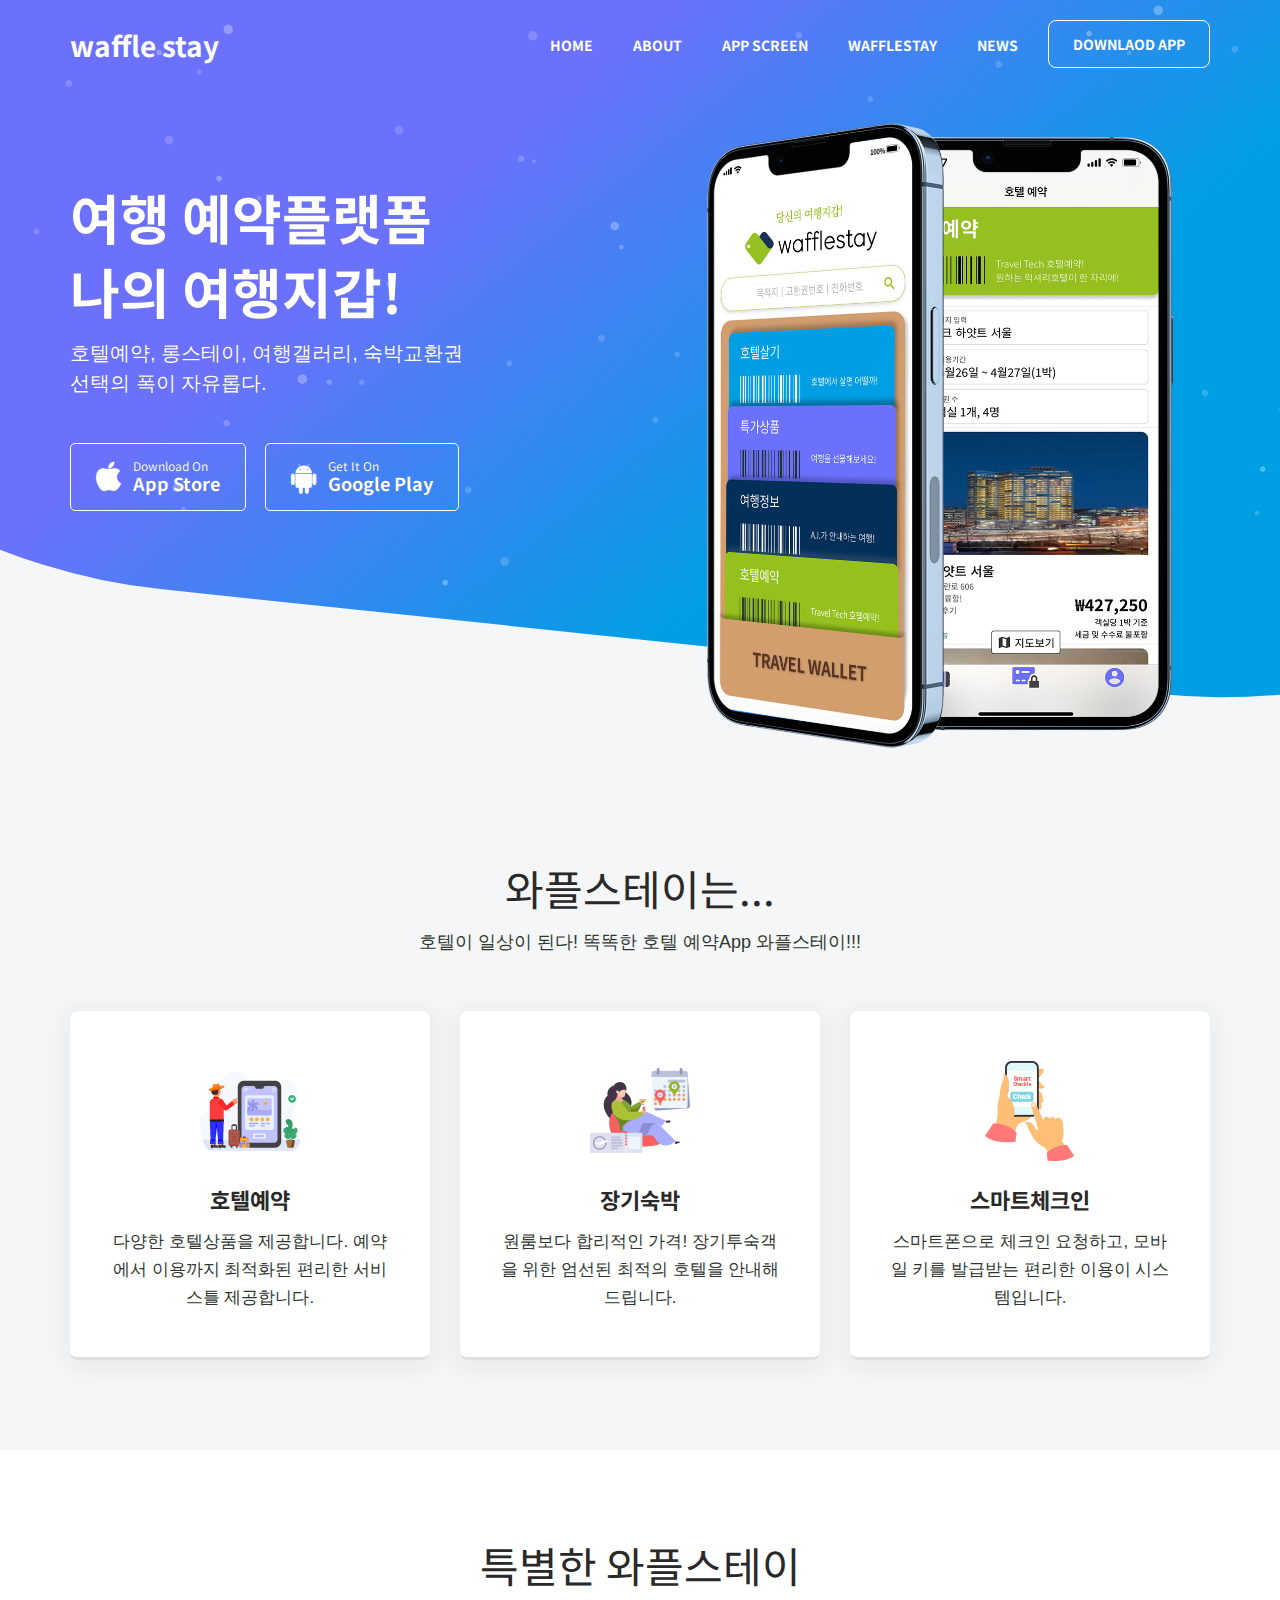
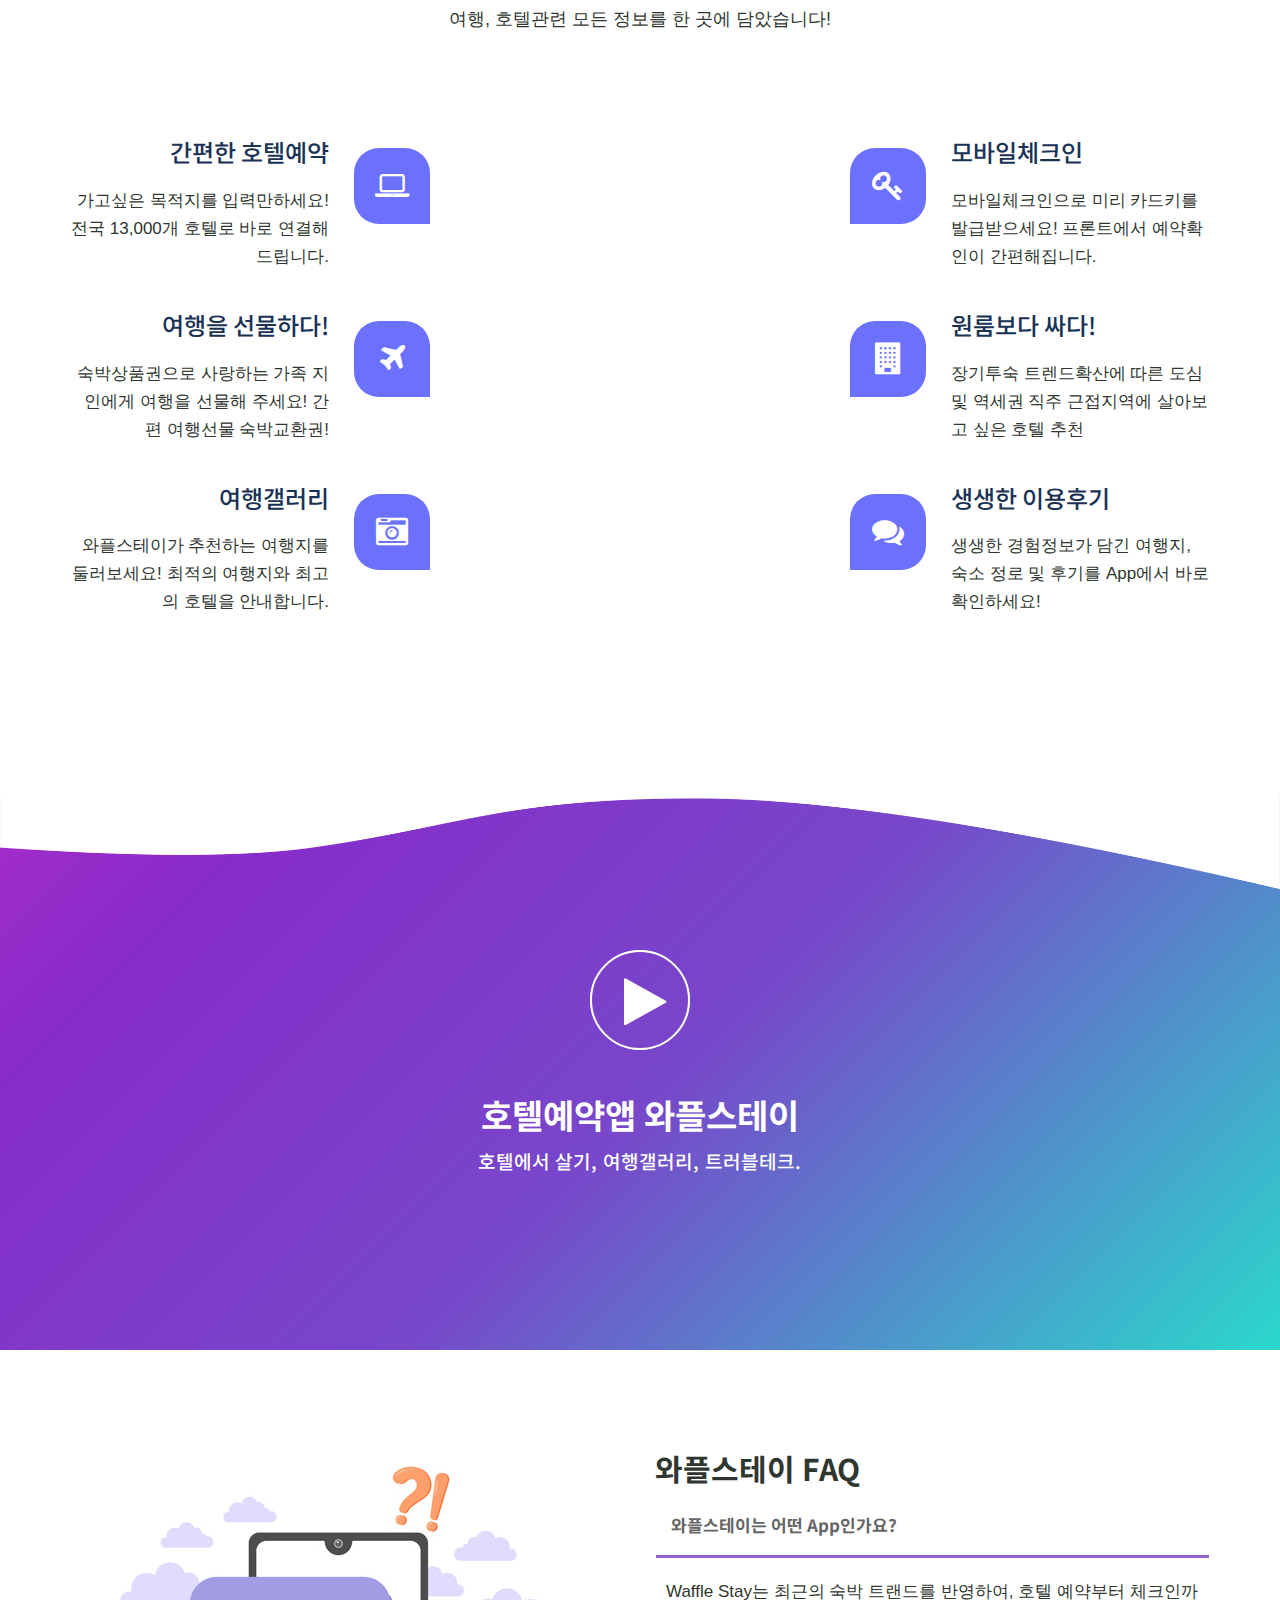
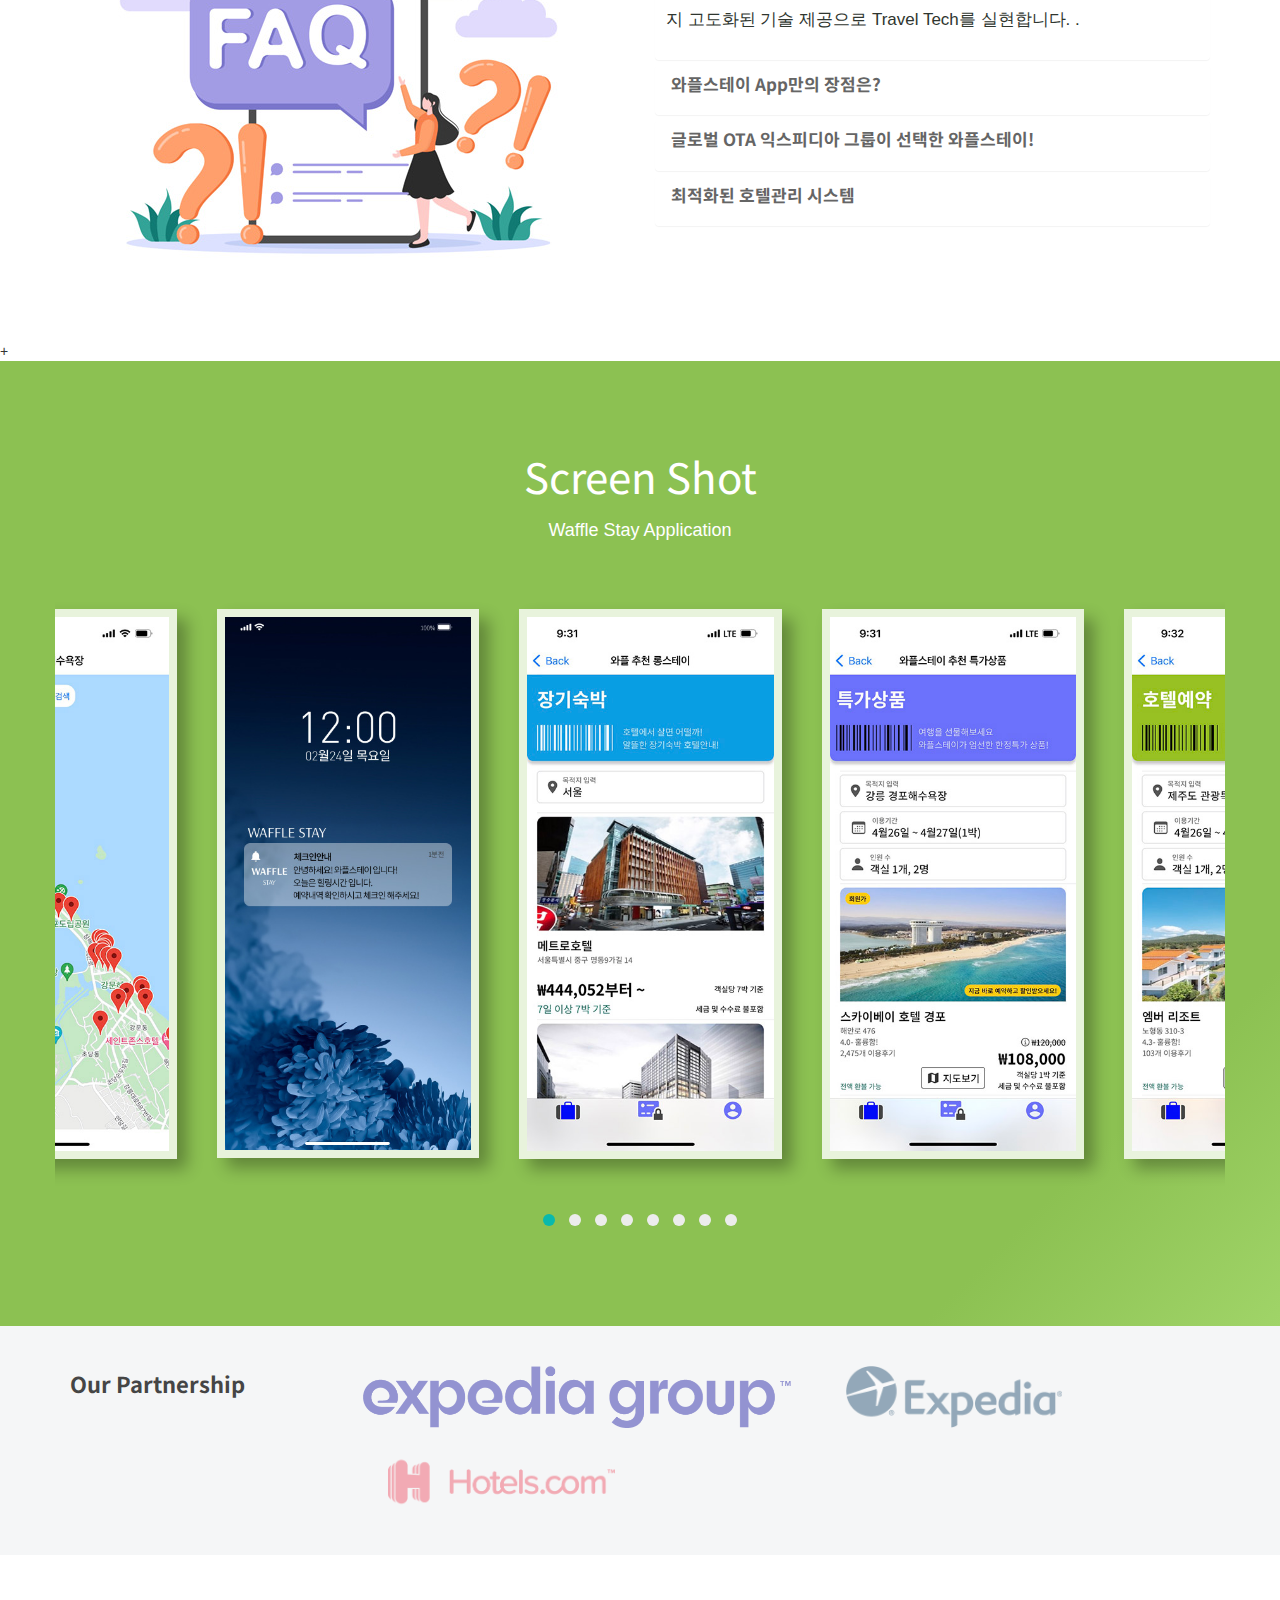
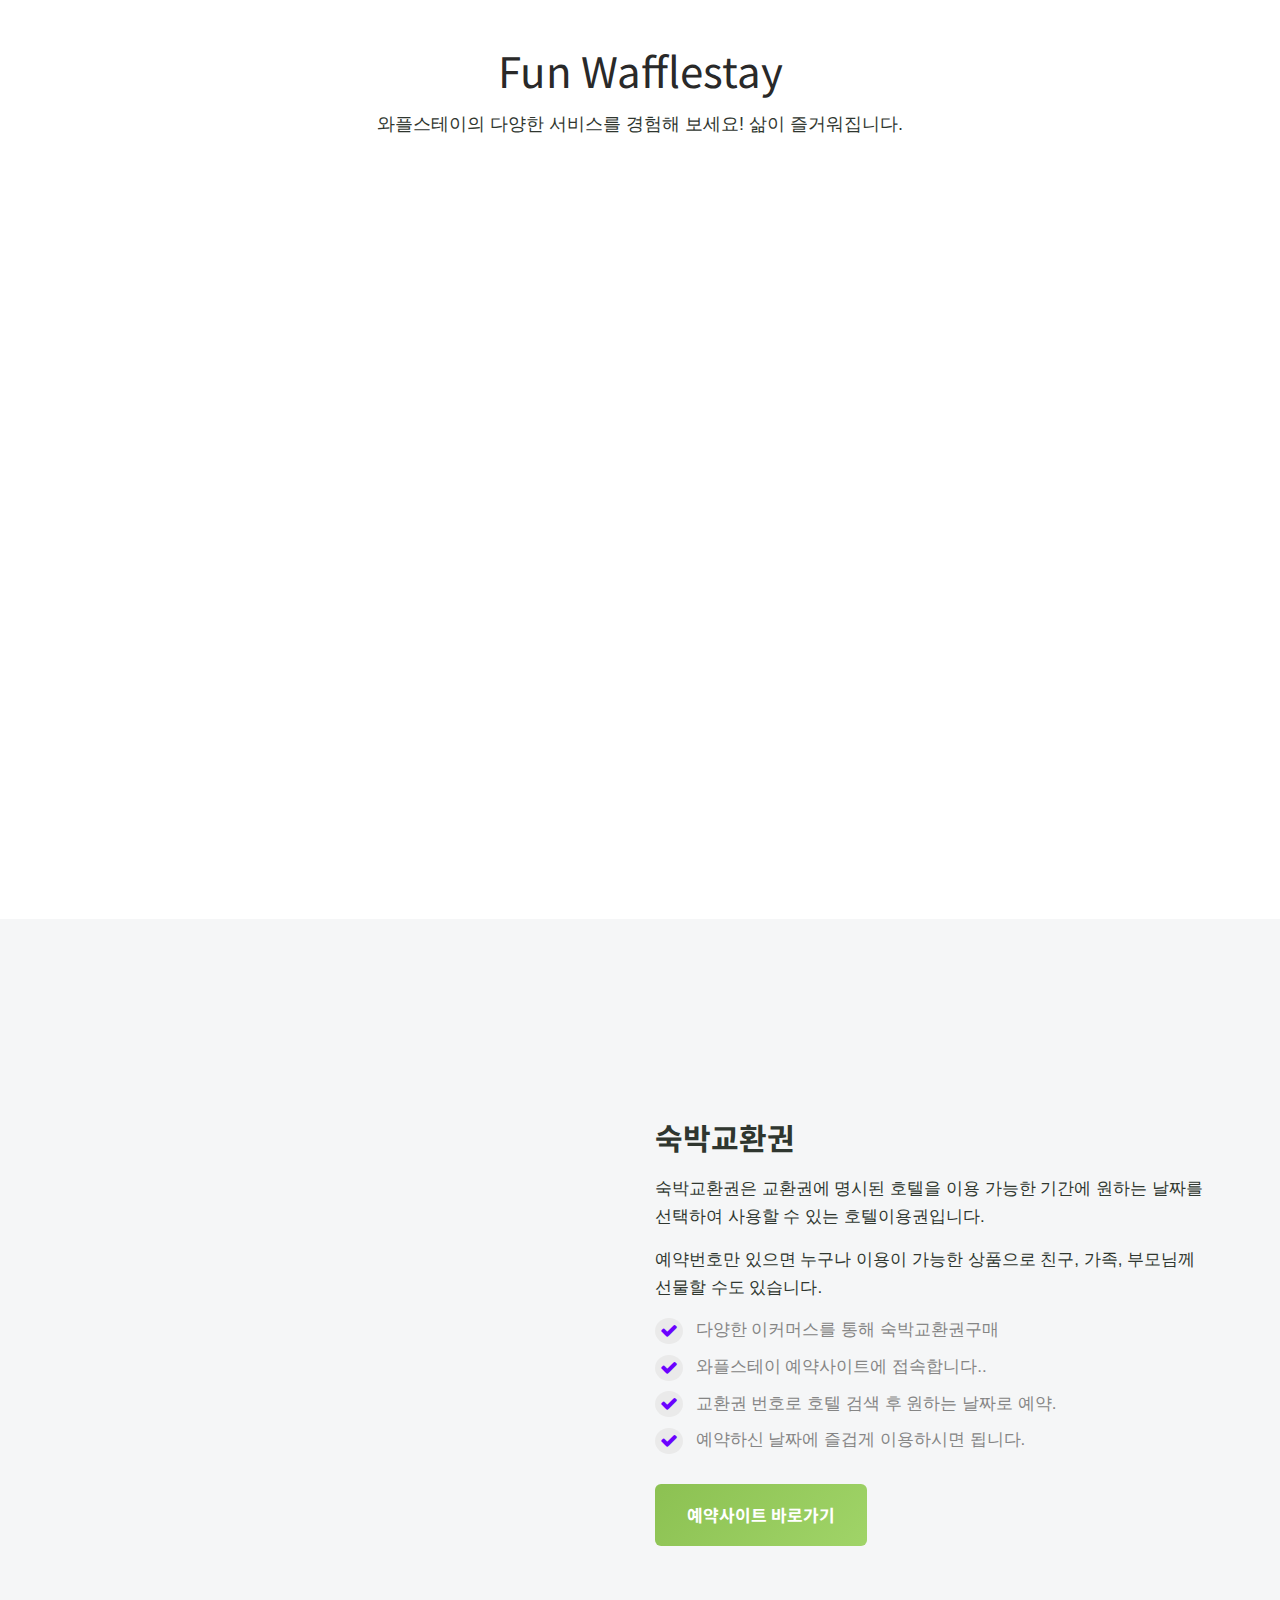
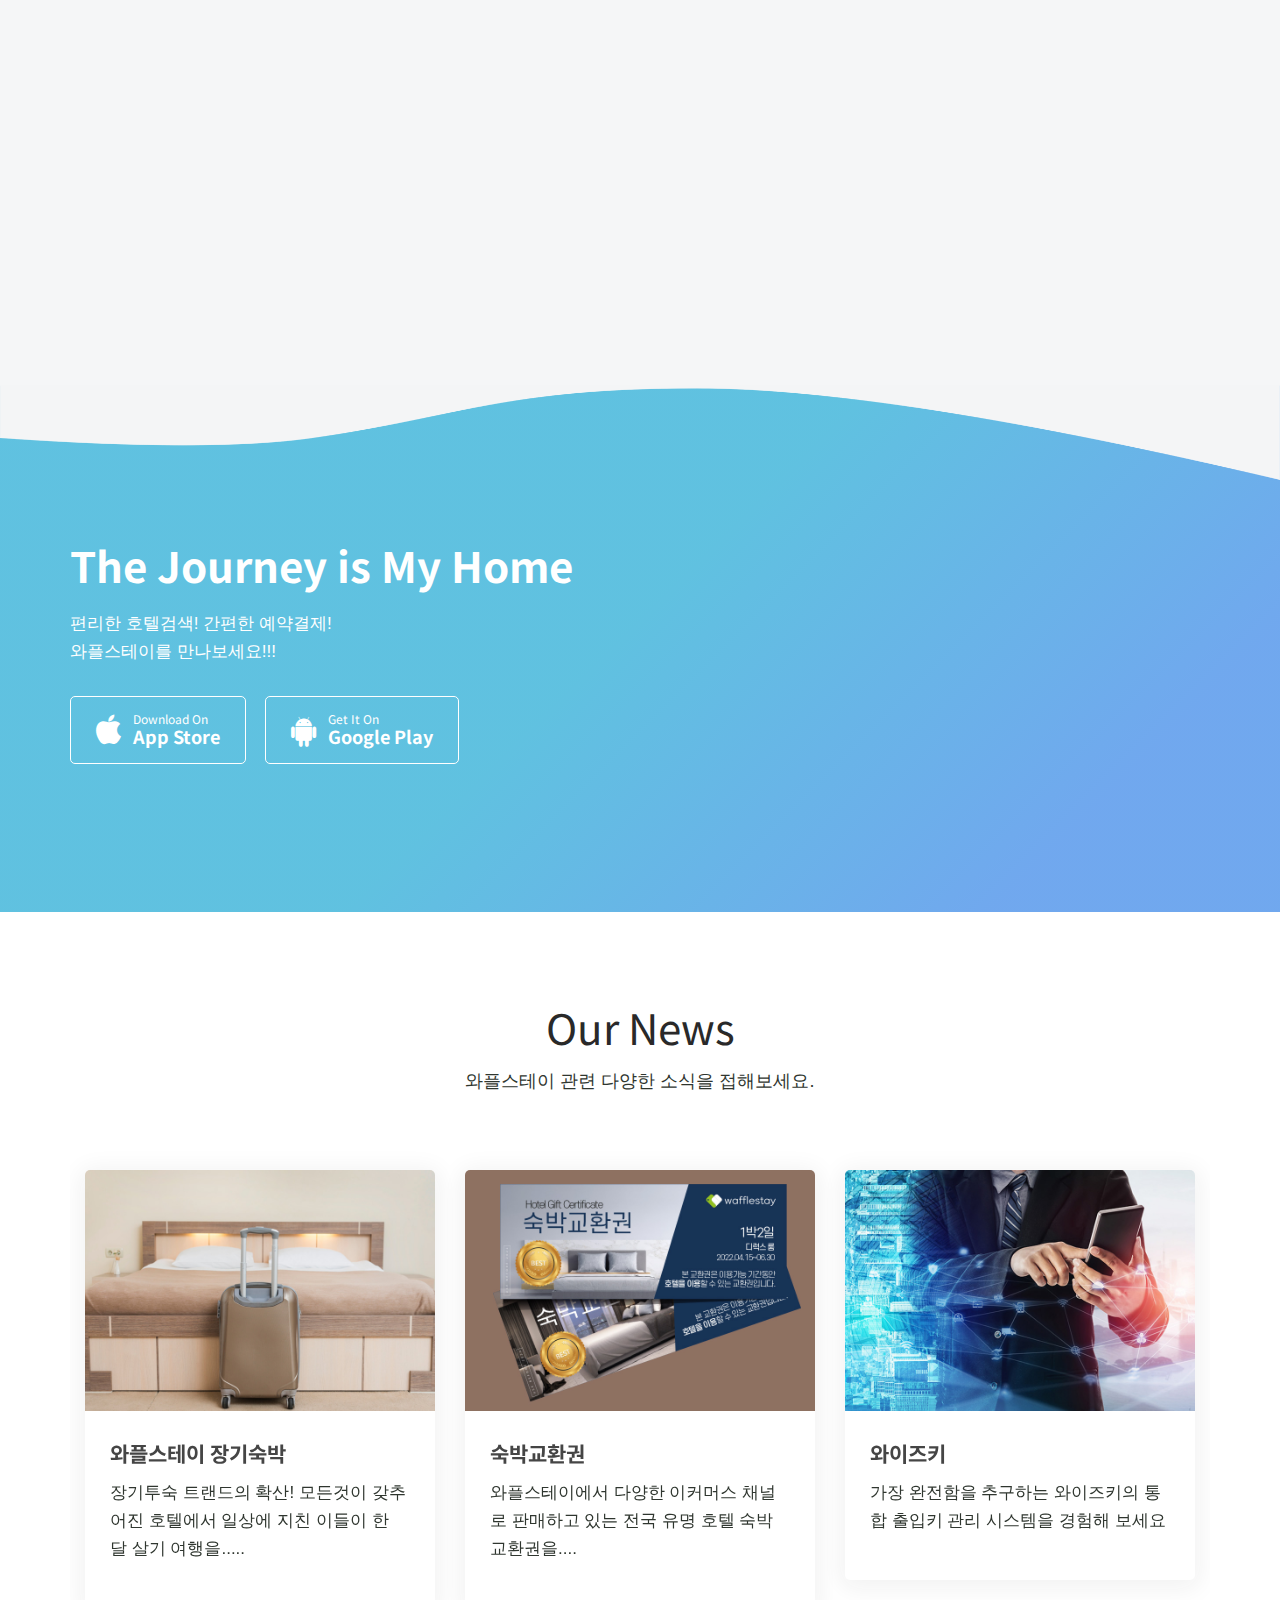
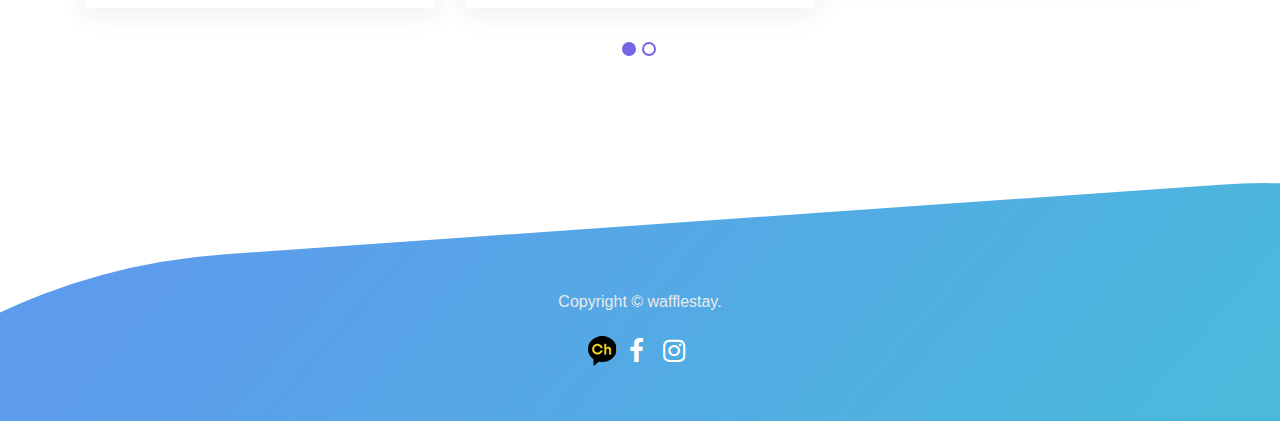
==== index.html @ 2472387d "Add files via upload" ====
<!DOCTYPE html>
<html lang="zxx">

<head>
    <meta charset="utf-8">
    <meta name="viewport" content="wafflestay">
    <meta name="keywords" content="wafflestay">
    <meta name="description" content="wafflestay">

    <title>호텔예약ㅣ숙박상품권ㅣ와플스테이 </title>
    
    <!-- Loading Bootstrap -->
    <link href="css/bootstrap.css" rel="stylesheet">

    <!-- Loading Template CSS -->
    <link href="css/style.css" rel="stylesheet">
    <link href="css/animate.css" rel="stylesheet">
    <link href="css/style-magnific-popup.css" rel="stylesheet">

    <!-- Fonts -->
	<link rel="preconnect" href="https://fonts.googleapis.com">
	<link rel="preconnect" href="https://fonts.gstatic.com" crossorigin>
	<link href="https://fonts.googleapis.com/css2?family=Noto+Sans+KR:wght@100;300;400;500;700;900&display=swap" rel="stylesheet">

    <!-- Awsome Fonts -->
    <link rel="stylesheet" href="https://cdnjs.cloudflare.com/ajax/libs/font-awesome/4.7.0/css/font-awesome.min.css">
    <link rel="stylesheet" href="css/pe-icon-7-stroke.css">

	<!-- Optional - Adds useful class to manipulate icon font display -->
	<link rel="stylesheet" href="css/helper.css">

	<link rel="stylesheet" href="css/owl.carousel.min.css">
	<link rel="stylesheet" href="css/owl.theme.default.min.css">
	
    <!-- Font Favicon -->
    <link rel="shortcut icon" href="images/favicon.ico">
    
    <!-- HTML5 shim, for IE6-8 support of HTML5 elements. All other JS at the end of file. -->
    <!--[if lt IE 9]>
      <script src="js/html5shiv.js"></script>
      <script src="js/respond.min.js"></script>
    <![endif]-->
    
    <!--headerIncludes-->
    
</head>

<body>

    <!--begin header -->
    <header class="header">

        <!--begin nav -->
        <nav class="navbar navbar-default navbar-fixed-top">
            
            <!--begin container -->
            <div class="container">
        
                <!--begin navbar -->
                <div class="navbar-header">

                    <button data-target="#navbar-collapse-02" data-toggle="collapse" class="navbar-toggle" type="button">
                        <span class="sr-only">Toggle navigation</span>
                        <span class="icon-bar"></span>
                        <span class="icon-bar"></span>
                        <span class="icon-bar"></span>
                    </button>
                        
                    <!--logo -->
                    <a href="index.html" class="navbar-brand" id="logo">waffle stay</a>

                </div>
                        
                <div id="navbar-collapse-02" class="collapse navbar-collapse">

                    <ul class="nav navbar-nav navbar-right">

                        <li><a href="#home_wrapper">Home</a></li>

                        <li><a href="#about">About</a></li>

                        <li><a href="#screen">App Screen</a></li>

                        <li><a href="#wafflestay">Wafflestay</a></li>

                        <li><a href="#blog">News</a></li>

                        <li><a href="#download-app" class="external discover-btn">DOWNLAOD APP</a></li>
                       
                    </ul>
                </div>
                <!--end navbar -->
                                    
            </div>
    		<!--end container -->
            
        </nav>
    	<!--end nav -->
        
    </header>
    <!--end header -->

    <!--begin home section -->
    <section class="home-section" id="home_wrapper">

		<div class="home-section-overlay"></div>

		<!--begin container -->
		<div class="container">

	        <!--begin row -->
	        <div class="row">
	          
	            <!--begin col-md-7-->
	            <div class="col-md-6 padding-top-80">

	          		<h1>여행 예약플랫폼 </h1>
  	     			<h1>나의 여행지갑!</h1>


	          		<p>호텔예약, 롱스테이, 여행갤러리, 숙박교환권 <br> 선택의 폭이 자유롭다.</p>

					  <a href="#" class="btn-download-app"><span class="fa fa-apple"></span><p><small>Download On</small><br>App Store</p></a>
                    
					  <a href="#" class="btn-download-app"><span class="fa fa-android"></span><p><small>Get It On</small><br>Google Play</p></a>
					  
  
	            </div>
	            <!--end col-md-7-->
	       
				<!--begin col-md-5-->
	            <div class="col-md-6 wow bounceIn" data-wow-delay="0.5s" style="visibility: visible; animation-delay: 0.5s; animation-name: bounceIn;">

	          		<img src="images/main_iphone.png" class="width-100" alt="pic">

	            </div>
	            <!--end col-md-5-->

	        </div>
	        <!--end row -->

		</div>
		<!--end container -->

    </section>
    <!--end home section -->

    <!--begin section-grey -->
    <section class="section-grey small-padding-top" id="about">

		<!--begin container -->
		<div class="container">

	        <!--begin row -->
	        <div class="row">

				<!--begin col-md-12 -->
				<div class="col-md-12 text-center">

					<h2 class="section-title">와플스테이는...</h2>

					<p class="section-subtitle">호텔이 일상이 된다! 똑똑한 호텔 예약App 와플스테이!!!</p>
					
				</div>
				<!--end col-md-12 -->

				<!--begin col-md-4 -->
				<div class="col-md-4">

					<div class="main-services">

						<img src="images/about_waffle_1.png" class="width-100" alt="pic">

						<h3>호텔예약</h3>

						<p>다양한 호텔상품을 제공합니다. 예약에서 이용까지 최적화된 편리한 서비스틀 제공합니다. </p>
						
					</div>

				</div>
				<!--end col-md-4 -->

				<!--begin col-md-4 -->
				<div class="col-md-4">

					<div class="main-services">

						<img src="images/about_waffle_2.png" alt="pic">

						<h3>장기숙박</h3>

						<p>원룸보다 합리적인 가격! 장기투숙객을 위한 엄선된 최적의 호텔을 안내해 드립니다.</p>
						
					</div>

				</div>
				<!--end col-md-4 -->

				<!--begin col-md-4 -->
				<div class="col-md-4">

					<div class="main-services">

						<img src="images/about_waffle_3.png" class="width-100" alt="pic">

						<h3>스마트체크인</h3>

						<p>스마트폰으로 체크인 요청하고, 모바일 키를 발급받는 편리한 이용이 시스템입니다.</p>
						
					</div>

				</div>
				<!--end col-md-4 -->
	       
	        </div>
	        <!--end row -->
			
		</div>
		<!--end container -->

    </section>
    <!--end section-grey -->

    <!--begin features -->
    <section class="section-white">

		<!--begin container -->
		<div class="container">

	        <!--begin row -->
	        <div class="row">

				<!--begin col-md-12 -->
				<div class="col-md-12 margin-bottom-40 text-center">

					<h2 class="section-title">특별한 와플스테이</h2>

					<p class="section-subtitle">여행, 호텔관련 모든 정보를 한 곳에 담았습니다!</p>
					
				</div>
				<!--end col-md-12 -->

				<!--begin col-md-4 -->
				<div class="col-md-4 padding-top-40">
                
                    <!--begin features_item -->
                    <div class="features_item">
                            
                        <div class="dropcaps_right">
                            <span class="fa fa-laptop features_icons"></span>
                        </div>
                        
                        <div class="text_align_right">
                            <h3 class="waffle-title">간편한 호텔예약</h3>
                            <p>가고싶은 목적지를 입력만하세요! 전국 13,000개 호텔로 바로 연결해 드립니다.</p>
                        </div>
                        
                    </div>
                    <!--end features_item -->
                    
                    <!--begin features_item -->
                    <div class="features_item">
                        
                        <div class="dropcaps_right">
                            <span class="fa fa-plane features_icons"></span>
                        </div>
                        
                        <div class="text_align_right">
                            <h3 class="waffle-title">여행을 선물하다!</h3>
                            <p>숙박상품권으로 사랑하는 가족 지인에게 여행을 선물해 주세요! 간편 여행선물 숙박교환권!</p>
                        </div>
                            
                    </div>
                    <!--end features_item -->
                    
                    <!--begin features_item -->
                    <div class="features_item">
                        
                        <div class="dropcaps_right">
                            <span class="fa fa-camera-retro features_icons"></span>
                        </div>
                        
                        <div class="text_align_right">
                            <h3 class="waffle-title">여행갤러리</h3>
                            <p>와플스테이가 추천하는 여행지를 둘러보세요! 최적의 여행지와 최고의 호텔을 안내합니다.</p>
                        </div>
                                
                    </div>
                    <!--end features_item -->
                    
                </div>
                <!--end col-md-4 -->

				<!--begin col-md-4 -->
				<div class="col-md-4 wow slideInUp" data-wow-delay="0.5s" style="visibility: visible; animation-delay: 0.5s; animation-name: bounceIn;">
                
                	<img src="images/main_iphone_2.png" alt="picture" class="width-100">

				</div>
				<!--end col-md-4 -->

				<!--begin col-md-4 -->
				<div class="col-md-4 padding-top-40">
        
                    <!--begin features_item -->
                    <div class="features_item">
                            
                        <div class="dropcaps_left">
                            <span class="fa fa-key features_icons"></span>
                        </div>
                        
                        <div class="text_align_left">
                            <h3 class="waffle-title">모바일체크인</h3>
                            <p>모바일체크인으로 미리 카드키를 발급받으세요! 프론트에서 예약확인이 간편해집니다.</p>
                        </div>
                                    
                    </div>
                    <!--end features_item -->
                    
                    <!--begin features_item -->
                    <div class="features_item">
                        
                        <div class="dropcaps_left">
                            <span class="fa fa-building features_icons"></span>
                        </div>
                        
                        <div class="text_align_left">
                            <h3 class="waffle-title">원룸보다 싸다!</h3>
                           <p>장기투숙 트렌드확산에 따른 도심 및 역세권 직주 근접지역에 살아보고 싶은 호텔 추천</p>
                        </div>
                                    
                    </div>
                    <!--end features_item -->
                    
                    <!--begin features_item -->
                    <div class="features_item">
                        
                        <div class="dropcaps_left">
                            <span class="fa fa-comments features_icons"></span>
                        </div>
                        
                        <div class="text_align_left">
                            <h3 class="waffle-title">생생한 이용후기</h3>
                            <p>생생한 경험정보가 담긴 여행지, 숙소 정로 및 후기를 App에서 바로 확인하세요!</p>
                        </div>
                                    
                    </div>
                    <!--end features_item -->
                    
				</div>
				<!--end col-md-4 -->
	       
	        </div>
	        <!--end row -->
			
		</div>
		<!--end container -->

    </section>
    <!--end features -->

	<!--begin video-wrapper -->
	<section class="video-wrapper">

    	<div class="video-wrapper-overlay"></div>

    	<div class="shape-image-top"></div>

		<!--begin container -->
		<div class="container">

	        <!--begin row -->
	        <div class="row">

	        	<!--begin col-md-12-->
                <div class="col-md-12 text-center">
                    
                    <!--begin popup-gallery-->
                    <div class="popup-gallery">
                        <a class="popup4 video-icon" href="https://www.youtube.com/watch?v=wlcX5SbDVMA"><i class="fa fa-play"></i></a>
                    </div>
                    <!--end popup-gallery-->

                    <h3 class="video-title white">호텔예약앱 와플스테이<br><span>호텔에서 살기, 여행갤러리, 트러블테크.</span></h3>
                    
                </div>
                <!--end col-md-12-->
	       
	        </div>
	        <!--end row -->

		</div>
		<!--end container -->

    </section>
    <!--end video-wrapper -->

    <!--begin faq section -->
	<section class="section-white small-padding-bottom">
        
        <!--begin container-->
        <div class="container">

            <!--begin row-->
            <div class="row">
            
                <!--begin col-md-6-->
                <div class="col-md-6 margin-top-10">

                    <img src="images/faq.jpg" alt="picture" class="width-100">

                </div>
                <!--end col-sm-6-->
                
                <!--begin col-md-6-->
                <div class="col-md-6 margin-top-10">

                	<h3>와플스테이 FAQ</h3>

                    <!--begin panel-group -->
                    <div class="panel-group" id="accordion" role="tablist" aria-multiselectable="true">
                        
                        <!--begin panel-default -->
                        <div class="panel panel-default">
                            
                            <div class="panel-heading" role="tab" id="headingOne">
                                
                                <h4 class="panel-title">
                                    
                                    <a role="button" data-toggle="collapse" data-parent="#accordion" href="#collapseOne" aria-expanded="true" aria-controls="collapseOne">
                                      <i class="icon icon-rocket panel-icon"></i> 와플스테이는 어떤 App인가요?
                                    </a>
                                    
                                </h4>
                                
                            </div>
                            
                            <div id="collapseOne" class="panel-collapse collapse in" role="tabpanel" aria-labelledby="headingOne">
                                
                                <div class="panel-body">
                                    <p>Waffle Stay는 최근의 숙박 트랜드를 반영하여, 호텔 예약부터 체크인까지 고도화된 기술 제공으로 Travel Tech를 실현합니다. .</p>
                                </div>
                                
                            </div>
                            
                        </div>
                        <!--end panel-default -->
                        
                        <!--begin panel-default -->
                        <div class="panel panel-default">
                            
                            <div class="panel-heading" role="tab" id="headingTwo">
                                
                                <h4 class="panel-title">
                                    
                                    <a class="collapsed" role="button" data-toggle="collapse" data-parent="#accordion" href="#collapseTwo" aria-expanded="false" aria-controls="collapseTwo">
                                      <i class="icon icon-prize-award panel-icon"></i>와플스테이 App만의 장점은?
                                    </a>
                                    
                                </h4>
                                
                            </div>
                            
                            <div id="collapseTwo" class="panel-collapse collapse" role="tabpanel" aria-labelledby="headingTwo">
                                
                                <div class="panel-body">
                                    <p>호텔예약에 가장 최적화된 앱입니다. 호텔예약, 장기숙박(Long Stay), 특가상품, 숙박교환권 등 다양한 호텔 숙박상품을 경험해 보실 수 있습니다.</p>
                                </div>
                                
                            </div>
                            
                        </div>
                        <!--end panel-default -->
                        
                        <!--begin panel-default -->
                        <div class="panel panel-default">
                            
                            <div class="panel-heading" role="tab" id="headingThree">
                                
                                <h4 class="panel-title">
                                    
                                    <a class="collapsed" role="button" data-toggle="collapse" data-parent="#accordion" href="#collapseThree" aria-expanded="false" aria-controls="collapseThree">
                                      <i class="icon icon-present-gift panel-icon"></i>글로벌 OTA 익스피디아 그룹이 선택한 와플스테이!
                                    </a>
                                    
                                </h4>
                                
                            </div>
                            
                            <div id="collapseThree" class="panel-collapse collapse" role="tabpanel" aria-labelledby="headingThree">
                                
                                <div class="panel-body">
                                    <p>와플스테이는 글로벌 호텔예약 사이트 익스피디아와 파트너십을 맺고, 70개국의 290만 호텔, 3000만 회원과 함께 다양한 여행 상품을 이미 확보하고 있습니다.</p>
                                </div>
                                
                            </div>
                            
                        </div>
                        <!--end panel-default -->
                        
                        <!--begin panel-default -->
                        <div class="panel panel-default">
                            
                            <div class="panel-heading" role="tab" id="headingFour">
                                
                                <h4 class="panel-title">
                                    
                                    <a class="collapsed" role="button" data-toggle="collapse" data-parent="#accordion" href="#collapseFour" aria-expanded="false" aria-controls="collapseFour">
                                      <i class="icon icon-present-gift panel-icon"></i> 최적화된 호텔관리 시스템
                                    </a>
                                    
                                </h4>
                                
                            </div>
                            
                            <div id="collapseFour" class="panel-collapse collapse" role="tabpanel" aria-labelledby="headingFour">
                                
                                <div class="panel-body">
                                    <p>와플스테이 파트너사는 예약부터 체크인 정산까지 최적화된 호텔관리시스템을 경험할 수 있습니다. 이 모든 기능이 호텔이용 고객과 연동되어 객실 예약율이 높아집니다. </p>
                                </div>
                                
                            </div>
                            
                        </div>
                        <!--end panel-default -->
                        
                    </div>
                    <!--end panel-group -->
                    
                </div>
                <!--end col-sm-6-->
            
            </div>
            <!--end row-->
    
        </div>
        <!--end container-->
    
    </section>
    <!--end faq section -->+


	<!--begin gallery section -->
  	<section class="section-lyla" id="screen">

		<!--begin container -->
		<div class="container">

			<!--begin row -->
			<div class="row">
				
				<!--begin col md 12 -->
				<div class="col-md-12 text-center">

					<h2 class="section-title white">Screen Shot</h2>

					<p class="section-subtitle white">Waffle Stay Application</p>
					
				</div>
				<!--end col md 12 -->

				<!--begin col md 12 -->
				<div class="gallery-item-wrapper padding-top-30">

					<!--begin owl carousel -->
					<div id="owl2" class="owl-carousel owl-theme">

						<div> 
							<img src="images/wafflestay_1.jpg" alt="showcase" class="gallery-show">
						</div>

						<div> 
							<img src="images/wafflestay_2.jpg" alt="showcase" class="gallery-show">
						</div>

						<div> 
							<img src="images/wafflestay_3.jpg" alt="showcase" class="gallery-show">
						</div>

						<div> 
							<img src="images/wafflestay_4.jpg" alt="showcase" class="gallery-show">
						</div>

						<div> 
							<img src="images/wafflestay_5.jpg" alt="showcase" class="gallery-show">
						</div>

						<div> 
							<img src="images/wafflestay_6.jpg" alt="showcase" class="gallery-show">
						</div>
						<div> 
							<img src="images/wafflestay_7.jpg" alt="showcase" class="gallery-show">
						</div>
						<div> 
							<img src="images/wafflestay_8.jpg" alt="showcase" class="gallery-show">
						</div>

					</div>
					<!--end owl carousel -->

					<div class="owl-dots">
						<div class="owl-dot active"><span></span></div>
						<div class="owl-dot"><span></span></div>
						<div class="owl-dot"><span></span></div>
					</div>
				</div>
				<!--end col md  12-->

			</div>
			<!--end row -->

		</div>
		<!--end container -->

	</section>
	<!--end gallery section -->

	<!--begin partners section -->
	<section class="section-grey partners-paddings">
		
		<div class="container">
			
			<div class="row">
				
				<div class="col-md-3">
					<h4 class="our-partners-title">Our Partnership</h4>
				</div>

				<div class="col-md-9">

					<!--begin partners-mentions -->
                    <ul class="partners-mentions">

						<li><img src="images/partners_1.png" alt="CSS Awards"></li>

						<li><img src="images/partners_2.png" alt="Awwwards"></li>

						<li><img src="images/partners_3.png" alt="Awwwards"></li>


					</ul>
                    <!--end partners-mentions -->

				</div>

			</div>

		</div>

	</section>
	<!--end partners section -->

  	<!--begin services section -->
  	<section class="section-white small-padding-bottom" id="wafflestay">

	    <!--begin container -->
	    <div class="container">

	      	<!--begin row -->
	      	<div class="row">

		        <!--begin col-md-12-->
		        <div class="col-md-12 text-center padding-bottom-10">

					<h2 class="section-title">Fun Wafflestay</h2>

					<p class="section-subtitle">와플스테이의 다양한 서비스를 경험해 보세요! 삶이 즐거워집니다.</p>

		        </div>
		        <!--end col-md-12 -->

	        </div>
	        <!--end row -->

	      	<!--begin row -->
	      	<div class="row">

		        <!--begin col-md-4-->
		        <div class="col-md-4">

		        	<div class="feature-box light-green wow fadeIn" data-wow-delay="0.25s" style="visibility: visible; animation-delay: 0.5s; animation-name: fadeIn;">

		        		<i class="pe-7s-search"></i>

		        		<div class="feature-box-text">

		        			<h4>Easy Booking</h4>

		        			<p>편리한 호텔검색, 간편한 호텔예약! 누구나 쉽게, 검색에서 예약까지 한 번에!</p>

		        		</div>

		        	</div>
		        </div>
		        <!--end col-md-4 -->

		        <!--begin col-md-4-->
		        <div class="col-md-4">

		        	<div class="feature-box light-blue wow fadeIn" data-wow-delay="0.5s" style="visibility: visible; animation-delay: 0.5s; animation-name: fadeIn;">

		        		<i class="pe-7s-info"></i>

		        		<div class="feature-box-text">

		        			<h4>Information</h4>

		        			<p>여행지추천! 숙소추천! 소셜리뷰! 등 여행·숙소 정보를 제공해드립니다.</p>

		        		</div>

		        	</div>
		        </div>
		        <!--end col-md-4 -->

		        <!--begin col-md 4-->
		        <div class="col-md-4">

		        	<div class="feature-box orange wow fadeIn" data-wow-delay="0.75s" style="visibility: visible; animation-delay: 0.5s; animation-name: fadeIn;">

		        		<i class="pe-7s-bell"></i>

		        		<div class="feature-box-text">

		        			<h4>Notifications</h4>

		        			<p>예약, 결제, 체크인 알림 기타 다양한 알림서비스로 호텔 컨시어지가 되어드립니다.</p>

		        		</div>

		        	</div>
		        </div>
		        <!--end col-md-4 -->

	        </div>
	        <!--end row -->

	      	<!--begin row -->
	      	<div class="row">

		        <!--begin col-md-4-->
		        <div class="col-md-4">

		        	<div class="feature-box dark-green wow fadeIn" data-wow-delay="1s" style="visibility: visible; animation-delay: 0.5s; animation-name: fadeIn;">

		        		<i class="pe-7s-headphones"></i>

		        		<div class="feature-box-text">

		        			<h4>Customer Channel</h4>

		        			<p>고객서비스를 위한 다양한 채널운영으로 호텔예약이 간편하고 편리해집니다.</p>

		        		</div>

		        	</div>
		        </div>
		        <!--end col-md-4 -->

		        <!--begin col-md-4-->
		        <div class="col-md-4">

		        	<div class="feature-box dark-blue wow fadeIn" data-wow-delay="1.25s" style="visibility: visible; animation-delay: 0.5s; animation-name: fadeIn;">

		        		<i class="pe-7s-network"></i>

		        		<div class="feature-box-text">

		        			<h4>Partnership</h4>

		        			<p>와플스테이와 Partnership으로 최적화된 호텔관리시스템을 경험해 보세요!</p>

		        		</div>

		        	</div>
		        </div>
		        <!--end col-md-4 -->

		        <!--begin col-md-4-->
		        <div class="col-md-4">

		        	<div class="feature-box light-red wow fadeIn" data-wow-delay="1.5s" style="visibility: visible; animation-delay: 0.5s; animation-name: fadeIn;">

		        		<i class="pe-7s-gift"></i>

		        		<div class="feature-box-text">

		        			<h4>E-commerce Gift</h4>

		        			<p>숙박상품권, 숙박교환권 등 이커머를 통한 다양한 상품을 경험해보세요. </p>

		        		</div>

		        	</div>
		        </div>
		        <!--end col-md-4 -->

	      	</div>
	      	<!--end row -->

	      	<!--begin row -->
	      	<div class="row">

		        <!--begin col-md-12-->
		        <div class="col-md-12 padding-top-40">

					<img src="images/fun_wafflestay.png" alt="home-iphone" class="extra-image width-100 wow fadeInUp" data-wow-delay="1s" style="visibility: visible; animation-delay: 0.25s; animation-name: fadeInUp;">

		        </div>
		        <!--end col-md-4 -->

	      	</div>
	      	<!--end row -->

	    </div>
	    <!--end container -->

  	</section>
  	<!--end services section -->


	<!--begin section-white -->
	<section class="section-grey padding-top-100" id="features">
        
        <!--begin container-->
        <div class="container">

            <!--begin row-->
            <div class="row">
            
                <!--begin col-md-6-->
                <div class="col-md-6 padding-top-80 wow slideInLeft" data-wow-delay="0.25s" style="visibility: visible; animation-delay: 0.5s; animation-name: slideInLeft;">

                    <img src="images/gift_certificate.png" class="width-100" alt="pic">

                </div>
                <!--end col-sm-6-->
                
                <!--begin col-md-6-->
                <div class="col-md-6 padding-top-100">

                	<h3>숙박교환권</h3>

                	<p>숙박교환권은 교환권에 명시된 호텔을 이용 가능한 기간에 원하는 날짜를 선택하여 사용할 수 있는 호텔이용권입니다.</p>
                    
                	<p>예약번호만 있으면 누구나 이용이 가능한 상품으로 친구, 가족, 부모님께 선물할 수도 있습니다.</p>

                	<ul class="benefits">
						<li><i class="fa fa-check"></i> 다양한 이커머스를 통해 숙박교환권구매</li>
						<li><i class="fa fa-check"></i> 와플스테이 예약사이트에 접속합니다..</li>
						<li><i class="fa fa-check"></i> 교환권 번호로 호텔 검색 후 원하는 날짜로 예약.</li>
						<li><i class="fa fa-check"></i> 예약하신 날짜에 즐겁게 이용하시면 됩니다.</li>
					</ul>

					<a href="#" class="btn-green1 scrool">예약사이트 바로가기</a>
                    
                </div>
                <!--end col-md-6-->
            
            </div>
            <!--end row-->
    
        </div>
        <!--end container-->
    
    </section>
    <!--end section-white-->


	<!--begin download-app-wrapper -->
	<section class="download-app-wrapper" id="download-app">

    	<div class="download-app-wrapper-overlay"></div>

    	<div class="shape-grey-image-top"></div>

		<!--begin container -->
		<div class="container">

	        <!--begin row -->
	        <div class="row">

	        	<!--begin col-md-5-->
                <div class="col-md-6 padding-top-100">

                	<h2 class="title-download-app-padding white-text">The Journey is My Home</h2>

                	<p class="white-text">편리한 호텔검색! 간편한 예약결제! <br>와플스테이를 만나보세요!!!</p>

                	<a href="#" class="btn-download-app"><span class="fa fa-apple"></span><p><small>Download On</small><br>App Store</p></a>
                    
                	<a href="#" class="btn-download-app"><span class="fa fa-android"></span><p><small>Get It On</small><br>Google Play</p></a>
                    
                    
                </div>
                <!--end col-md-5-->
	       
	        	<!--begin col-md-7-->
                <div class="col-md-6 wow slideInRight" data-wow-delay="0.15s" style="visibility: visible; animation-delay: 0.15s; animation-name: slideInRight;">
                    
                    <img src="images/download_app.png" alt="picture" class="download-app-iphone width-100">
                    
                </div>
                <!--end col-md-7-->
	       
	        </div>
	        <!--end row -->

		</div>
		<!--end container -->

    </section>
    <!--end download-app-wrapper -->


    <!--begin blog -->
    <section class="section-white" id="blog">
        
        <!--begin container-->
        <div class="container">

            <!--begin row-->
            <div class="row">
            
                <!--begin col-md-12-->
                <div class="col-md-10 col-md-offset-1 text-center">
                    <h2 class="section-title">Our News</h2>
                    
                    <div class="separator_wrapper">
                        <i class="icon icon-star-two blue"></i>
                    </div>
            
                    <p class="section-subtitle">와플스테이 관련 다양한 소식을 접해보세요.</p>
                </div>
                <!--end col-md-12-->
            
            </div>
            <!--end row-->
            
            <!--begin row-->
            <div class="row">

				<!--begin col-md-12 -->
				<div class="col-md-12">
	            
	                <div id="myCarousel" class="carousel carousel1 slide margin-top-20 margin-bottom-10" data-interval="false">
	                    <!-- Wrapper for slides -->
	                    <div class="carousel-inner">
	                    
	                        <div class="item active">
					                                
				                <!--begin col-sm-4 -->
				                <div class="col-sm-4">
				                    
				                    <!--begin blog-item -->
				                    <div class="blog-item">
				                        
				                        <!--begin popup image -->
				                        <div class="popup-wrapper">
				                            <div class="popup-gallery">
				                                <a href="#">
				                                	<img src="images/news_1.jpg" class="width-100" alt="pic">
				                                </a>
				                            </div>
				                        </div>
				                        <!--end popup image -->
				                            
				                        <!--begin blog-item_inner -->
				                        <div class="blog-item-inner">
				                        
				                            <h3 class="blog-title"><a href="#">와플스테이 장기숙박</a></h3>
				                            				                            
				                            <p>장기투숙 트랜드의 확산! 모든것이 갖추어진 호텔에서 일상에 지친 이들이 한 달 살기 여행을.....</p>
				                                                  
				                        </div>
				                        <!--end blog-item-inner -->
				                        
				                    </div>
				                    <!--end blog-item -->
				                        
				                </div>
				                <!--end col-sm-4-->
				                
				                <!--begin col-sm-4 -->
				                <div class="col-sm-4">
				                    
				                    <!--begin blog-item -->
				                    <div class="blog-item">
				                        
				                        <!--begin popup image -->
				                        <div class="popup-wrapper">
				                            <div class="popup-gallery">
				                                <a href="#">
				                                	<img src="images/news_2.jpg" class="width-100" alt="pic">

				                                </a>
				                            </div>
				                        </div>
				                        <!--end popup image -->
				                            
				                        <!--begin blog-item_inner -->
				                        <div class="blog-item-inner">
											<h3 class="blog-title"><a href="#">숙박교환권</a></h3>
				                            
				                            
				                            <p>와플스테이에서 다양한 이커머스 채널로 판매하고 있는 전국 유명 호텔 숙박교환권을....</p>
				                            
				                        </div>
				                        <!--end blog-item-inner -->
				                        
				                    </div>
				                    <!--end blog-item -->
				                        
				                </div>
				                <!--end col-sm-4-->
				                
				                <!--begin col-sm-4 -->
				                <div class="col-sm-4">
				                    
				                    <!--begin blog-item -->
				                    <div class="blog-item">
				                        
				                        <!--begin popup image -->
				                        <div class="popup-wrapper">
				                            <div class="popup-gallery">
				                                <a href="#">
				                                	<img src="images/news_3.jpg" class="width-100" alt="pic">
				                                </a>
				                            </div>
				                        </div>
				                        <!--end popup image -->
				                            
				                        <!--begin blog-item_inner -->
				                        <div class="blog-item-inner">
				                        
				                            <h3 class="blog-title"><a href="#">와이즈키</a></h3>
				                            
				                            
				                            <p>가장 완전함을 추구하는 와이즈키의 통합 출입키 관리 시스템을 경험해 보세요</p>
				                            
				                        </div>
				                        <!--end blog-item-inner -->
				                        
				                    </div>
				                    <!--end blog-item -->
				                        
				                </div>
				                <!--end col-sm-4-->
				             
	                        </div>
	                        
	                    </div>

	                    <!-- Indicators -->
	                    <ol class="carousel-indicators">
	                        <li data-target="#myCarousel" data-slide-to="0" class="active"></li>
	                        <li data-target="#myCarousel" data-slide-to="1"></li>
	                    </ol>

	                </div>
	        
	            </div>
				<!--end col-md-12-->

            </div>
            <!--end row-->
    
        </div>
        <!--end container-->
    
    </section>
    <!--end blog -->


  	<!--begin contact -->
    <!--end contact-->
    
    <!--begin footer -->
    <div class="footer">
            
        <!--begin container -->
        <div class="container">
        
            <!--begin row -->
            <div class="row">
            
                <!--begin col-md-12 -->
                <div class="col-md-12 text-center">
                   
                    <p>Copyright © wafflestay.</p>
                                         
                    <!--begin footer_social -->
                    <ul class="footer_social">


                        <li>
                            <a href="#">
                                <img src="images/fa-kakao.png"></i>
                            </a>
                        </li>

                        <li>
                            <a href="#">
                                <i class="fa fa-facebook"></i>
                            </a>
                        </li>

                        <li>
                            <a href="#">
                                <i class="fa fa-instagram"></i>
                            </a>
                        </li>

                    </ul>
                    <!--end footer_social -->
                    
                </div>
                <!--end col-md-6 -->
                
            </div>
            <!--end row -->
            
        </div>
        <!--end container -->
                
    </div>
    <!--end footer -->


<!-- Load JS here for greater good =============================-->
<script src="js/jquery-1.11.3.min.js"></script>
<script src="js/bootstrap.js"></script>
<script src="js/owl.carousel.min.js"></script>
<script src="js/jquery.scrollTo-min.js"></script>
<script src="js/jquery.magnific-popup.min.js"></script>
<script src="js/jquery.nav.js"></script>
<script src="js/wow.js"></script>
<script src="js/plugins.js"></script>
<script src="js/custom.js"></script>


</body>
</html>
---- css/style.css ----
/*
Template Name: Nova
Author URI: https://themeforest.net/user/epic-themes
Author Name: Epic Themes
Version: 1.0
*/

/* --- TABLE OF CONTENT

01. GENERAL LAYOUT
02. MENU-NAV
03. FOOTER
04. HOME
05. TEAM
06. PORTFOLIO
07. SERVICES
08. FEATURES
09. PRICING
10. BLOG
11. DOWNLOAD APP
12. CONTACT
13. OTHER ELEMENTS
		a. Video PopUp
		b. Newsletter
		c. Buttons
		d. Gallery PopUp
		e. Testimonials
		f. Accordion Tabs
		g. Features List
		h) Fun Facts
		i) Partners
14. MEDIA QUERIES

--- */

/* ========================================================== */
/* 			               01. GENERAL LAYOUT                 */
/* ========================================================== */

ul, ol { 
	list-style: none; 
	list-style-image: none; 
	margin: 0; 
	padding: 0;
	color:#858585;
	font-size: 14px;
	line-height:24px;
	margin-bottom:20px;
}
	
ul li, ol li{
	font-size: 17px;
	line-height: 30px;
}

ul li i{
	vertical-align: middle;
	padding-right: 5px;
}

p {
	font-size: 17px;
	line-height: 28px;
	font-weight: 500;
	color: #2F362F;
	margin-bottom:15px;
}

a,
a:hover,
a:focus {
	text-decoration: none;
	outline: 0;
}

h1,
h2,
h3,
h4,
h5,
h6 {
  font-family: 'Noto Sans KR', sans-serif;	
  line-height: 1.2;
  margin-top: 0;
  margin-bottom:20px;
  color: #2F362F;
}

h1 {
	font-size: 54px;
}

h2 {
	font-size: 42px;
}

h3 {
	font-size: 30px;
}

h4 {
	font-size: 26px;
}

h5 {
	font-size: 20px;
}

h6 {
	font-size: 18px;
}

h2.section-title{
    color: #292929;
    margin-bottom: 15px;
	font-weight: 400;
}

h2.section-title.grey{
	color:#ddd;
}

h2.section-title.white{
	color:#ffffff;
}

p.section-subtitle{
	font-size:18px;
}

p.section-subtitle.grey{
	color:#bbb;
}

p.section-subtitle.white{
	color:#ffffff;
}

h3.medium-title {
	font-size: 32px;
	margin-top:10px;
}

h3.waffle-title {
	font-size: 24px;
	margin-top:10px;
	font-weight: 500;
	color: #193256;
}


ul {
	padding: 0;
}

ul li{
	list-style-type: none;
}

a:hover, a:focus, a:active, a:visited {
	text-decoration: none;
}

iframe {
    max-width: 100%;
    border: none;
}

.white-text{ 
	color: #fff;
}

.blue {
    color: #3498db;
}

.lyla {
    color: #6B02FF;
}

.section-white {
	background: #fff;
	padding: 90px 0 100px 0;
}

.section-grey{
	background: #f5f6f7;
	padding: 90px 0 100px 0;
}

.section-white.no-padding, .section-grey.no-padding {
	padding:0;
}

.section-white.small-paddings, .section-grey.small-paddings {
	padding: 30px 0;
}

.section-white.xsmall-paddings, .section-grey.xsmall-paddings {
	padding: 10px 0;
}

.section-white.small-padding-top, .section-grey.small-padding-top {
	padding: 30px 0 90px 0;
}

.section-white.small-padding-bottom, .section-grey.small-padding-bottom {
	padding: 90px 0 70px 0;
}

.section-white.no-padding-bottom, .section-grey.no-padding-bottom {
	padding: 90px 0 0 0;
}

.top-shape-wrapper {
	overflow:hidden;
	padding-top:70px;
}

.top-shape {
	position: relative;
	display: block;
	padding: 90px 0;
}

.top-shape:before {
    -webkit-transform: rotate(-172deg);
    background-color: #f5f6f7;
    border-radius: 750px;
    content: "";
    height: 1250px;
    left: -250px;
    position: absolute;
    top: 0;
    transform: rotate(-186deg);
    width: 2050px;
}

.bottom-shape {
	position: relative;
	z-index: 999;
    overflow: hidden;
}

.bottom-shape:after {
    -webkit-transform: rotate(-172deg);
    background-color: #f5f6f7;
    border-radius: 750px;
    content: "";
    height: 1250px;
    left: -400px;
    position: absolute;
    top: -340px;
    transform: rotate(-170deg);
    width: 2250px;
    z-index: -100;
}

.section-lyla{
	background: #a0d468;
    background: -webkit-linear-gradient(135deg,#a0d468 0,#8cc152 16%,#8cc152 52%,#8cc152 52%,#8cc152 100%,#8cc152 100%);
    background: -o-linear-gradient(135deg,#a0d468 0,#8cc152 16%,#8cc152 52%,#8cc152 52%,#8cc152 100%,#8cc152 100%);
    background: -moz-linear-gradient(135deg,#a0d468 0,#8cc152 16%,#8cc152 52%,#8cc152 52%,#8cc152 100%,#8cc152 100%);
  	padding: 90px 0 70px 0;
}

.section-lyla-shape{
	z-index: 10;
    overflow: hidden;
    position: relative;
    padding-top: 90px;
    padding-bottom: 132px;
    background-color: #f5f6f7;
}

.section-lyla-shape:before {
    -webkit-transform: rotate(176deg);
    background: #990fc3;
    background: -webkit-linear-gradient(135deg,#95C11F 0,#95C11F 16%,#8cc152 52%,#8cc152 52%,#a0d468 100%,#a0d468 100%);
    background: -o-linear-gradient(135deg,#95C11F 0,#95C11F 16%,#8cc152 52%,#8cc152 52%,#a0d468 100%,#a0d468 100%);
    background: -moz-linear-gradient(135deg,#95C11F 0,#95C11F 16%,#8cc152 52%,#8cc152 52%,#a0d468 100%,#a0d468 100%);
    background: linear-gradient(135deg,#95C11F 0,#95C11F 16%,#8cc152 52%,#8cc152 52%,#a0d468 100%,#a0d468 100%);
    filter: progid:DXImageTransform.Microsoft.gradient( startColorstr="#990fc3", endColorstr="#7db9e8", GradientType=1 );
    border-radius: 750px;
    content: "";
    height: 1250px;
    left: -400px;
    position: absolute;
    top: -800px;
    transform: rotate(176deg);
    width: 2250px;
    z-index: -100;
}

.section-dark{
	background-color:#272834;
	padding:90px 0;
}

.width-100{
	width: 100%;
}

.extra-image {
    position: relative;
    margin-top: 30px;
    margin-bottom: -230px;
    z-index: 100;
}

/* margin and padding classes */

.margin-right-25 {
	margin-right: 25px !important;
}

.margin-top-110 {
	margin-top: 110px !important;
}

.margin-top-100 {
	margin-top: 100px !important;
}

.margin-top-90 {
	margin-top: 90px !important;
}

.margin-top-80 {
	margin-top: 80px !important;
}

.margin-top-60 {
	margin-top: 60px !important;
}

.margin-top-50 {
	margin-top: 50px !important;
}

.margin-top-40 {
	margin-top: 40px !important;
}

.margin-top-35 {
	margin-top: 35px !important;
}

.margin-top-30 {
	margin-top: 30px !important;
}

.margin-top-20 {
	margin-top: 20px !important;
}

.margin-top-10 {
	margin-top: 10px !important;
}

.margin-top-5 {
	margin-top: 5px !important;
}

.margin-bottom-0 {
	margin-bottom: 0px !important;
}

.margin-bottom-10 {
	margin-bottom: 10px !important;
}

.margin-bottom-20 {
	margin-bottom: 20px !important;
}

.margin-bottom-30 {
	margin-bottom: 30px !important;
}

.margin-bottom-40 {
	margin-bottom: 40px !important;
}

.margin-bottom-50 {
	margin-bottom: 50px !important;
}

.margin-bottom-60 {
	margin-bottom: 60px !important;
}

.margin-bottom-70 {
	margin-bottom: 70px !important;
}

.margin-bottom-80 {
	margin-bottom: 80px !important;
}

.margin-bottom-100 {
	margin-bottom: 100px !important;
}

.margin-bottom-120 {
	margin-bottom: 120px !important;
}

.margin-bottom-130 {
	margin-bottom: 120px !important;
}

.margin-bottom-140 {
	margin-bottom: 140px !important;
}

.padding-top-0 {
	padding-top: 0px !important;
}

.padding-top-10 {
	padding-top: 10px !important;
}

.padding-top-20 {
	padding-top: 20px !important;
}
.padding-top-25 {
	padding-top: 25px !important;
}

.padding-top-30 {
	padding-top: 30px !important;
}

.padding-top-40 {
	padding-top: 40px !important;
}

.padding-top-45 {
	padding-top: 45px !important;
}

.padding-top-50 {
	padding-top: 50px !important;
}
.padding-top-60 {
	padding-top: 60px !important;
}

.padding-top-70 {
	padding-top: 70px !important;
}

.padding-top-80 {
	padding-top: 80px !important;
}

.padding-top-100 {
	padding-top: 100px !important;
}

.padding-top-120 {
	padding-top: 120px !important;
}

.padding-top-150 {
	padding-top: 150px !important;
}

.padding-bottom-70 {
	padding-bottom: 70px !important;
}

.padding-bottom-60 {
	padding-bottom: 60px !important;
}

.padding-bottom-50 {
	padding-bottom: 50px !important;
}

.padding-bottom-40 {
	padding-bottom: 40px !important;
}

.padding-bottom-30 {
	padding-bottom: 30px !important;
}

.padding-bottom-20 {
	padding-bottom: 20px !important;
}

.padding-bottom-10 {
	padding-bottom: 10px !important;
}

.padding-bottom-0 {
	padding-bottom: 0px !important;
}

.margin-top-0 {
	margin-top: 0px !important;
}

.z-a1{ z-index: -1;}
.z-1{ z-index: 1;}
.z-10{ z-index: 10;}
.z-100{ z-index: 100;}
.z-999{ z-index: 999;}
.z-9999{ z-index: 9999;}

/* ========================================================== */
/* 			               02. MENU-NAV                       */
/* ========================================================== */

.navbar-brand{
	font-family: 'Noto Sans KR', sans-serif;
	font-size: 28px;
	font-weight: 700;
	color: #fff!important;
}

.navbar-fixed-top.opaque .navbar-brand{
	font-family: 'Noto Sans KR', sans-serif;
	font-size: 28px;
	font-weight: 700;
	color: #fff!important;
}

.navbar-fixed-top #navbar-collapse-02 .current a {
    color:#008aff;
     -webkit-transition: all 0.5s ease;
    -moz-transition: all 0.5s ease;
    -o-transition: all 0.5s ease;
    transition: all 0.5s ease;
}

.navbar-fixed-top.opaque #navbar-collapse-02 .current a {
    color:#9bf2f3!important;
     -webkit-transition: all 0.5s ease;
    -moz-transition: all 0.5s ease;
    -o-transition: all 0.5s ease;
    transition: all 0.5s ease;
}

.navbar {
	padding-top: 20px;
	padding-bottom: 20px;
}

.navbar-fixed-top {
	position: absolute!important;
	background-color: rgba(0, 0, 0, 0.0)!important; 
	border-bottom: none;
	transition: background-color 0.25s ease 0s;
}

.navbar-fixed-top.opaque {
	position: fixed!important;
	background-color: #8cc152;
    background: -webkit-linear-gradient(135deg,#8cc152 0,#8cc152 16%,#a0d468 52%,#a0d468 52%,#a0d468 100%,#7db9e8 100%);
    background: -o-linear-gradient(135deg,#8cc152 0,#8cc152 16%,#a0d468 52%,#a0d468 52%,#a0d468 100%,#7db9e8 100%);
    background: -moz-linear-gradient(135deg,#8cc152 0,#8cc152 16%,#a0d468 52%,#a0d468 52%,#a0d468 100%,#7db9e8 100%);
    background: linear-gradient(135deg,#8cc152 0,#8cc152 16%,#a0d468 52%,#a0d468 52%,#a0d468 100%,#7db9e8 100%);
    filter: progid:DXImageTransform.Microsoft.gradient( startColorstr="#990fc3", endColorstr="#7db9e8", GradientType=1 );
	padding: 20px 0;
	transition: all 0.25s ease-in-out 0s;
}

.navbar-fixed-top .navbar-nav > li > a, .navbar-fixed-top .navbar-nav > li > a:hover{
	color: #9bf2f3!important;
	-webkit-transition: all 0.5s ease;
    -moz-transition: all 0.5s ease;
    -o-transition: all 0.5s ease;
    transition: all 0.5s ease;
}

.navbar-fixed-top .navbar-nav > li > a{
	color:#fff !important;
	font-size: 14px !important;
	line-height: 30px !important;
	text-transform: uppercase;
	padding: 10px 20px!important;
	font-family: 'Noto Sans KR', sans-serif;
	font-weight: 700;
}

.navbar-fixed-top.opaque .navbar-nav > li > a{
	color:#fff !important;
}

.navbar-fixed-top .navbar-nav > li > a.discover-btn {
	background: transparent;
	border: 1px solid #fff;
	border-radius: 8px 8px;
	padding: 8px 24px!important;
	margin-left: 10px;
	margin-right: 15px;
	font-family: 'Noto Sans KR', sans-serif;
}

.navbar-fixed-top.opaque .navbar-nav > li > a.discover-btn {
	background: #fff;
	border: 1px solid #fff;
	color: #7566e3!important;
	-webkit-transition: all 0.5s ease;
    -moz-transition: all 0.5s ease;
    -o-transition: all 0.5s ease;
    transition: all 0.5s ease;
}

.navbar-fixed-top .navbar-nav > li > a.discover-btn:hover {
	border: 1px solid #ffffff;
	color: #7566e3!important;
	background: #ffffff;
}

.navbar-fixed-top.opaque .navbar-nav > li > a.discover-btn:hover {
	color: #fff!important;
	background: transparent;
	border: 1px solid #fff;
}

.navbar-fixed-top.opaque #navbar-collapse-02 .current a.discover-btn {
    color: #7566e3!important;
}

/* ========================================================== */
/* 			                03. FOOTER                        */
/* ========================================================== */

.footer{
	position: relative;
	overflow: hidden;
    display: block;
    margin-top: 30px;
    padding: 110px 0 55px 0;
    background-color: #fff;
}

.footer:before {
    -webkit-transform: rotate(-184deg);
    background-color: #5d9cec;
    background: -webkit-linear-gradient(135deg,#5d9cec 0,#5d9cec 16%,#4ab9dc 52%,#4ab9dc 52%,#4ab9dc 100%,#4ab9dc 100%);
    background: -o-linear-gradient(135deg,#5d9cec 0,#5d9cec 16%,#4ab9dc 52%,#4ab9dc 52%,#4ab9dc 100%,#4ab9dc 100%);
    background: -moz-linear-gradient(135deg,#5d9cec 0,#5d9cec 16%,#4ab9dc 52%,#4ab9dc 52%,#4ab9dc 100%,#4ab9dc 100%);
    background: linear-gradient(135deg,#5d9cec 0,#5d9cec 16%,#4ab9dc 52%,#4ab9dc 52%,#4ab9dc 100%,#44ab9dc 100%);
    filter: progid:DXImageTransform.Microsoft.gradient( startColorstr="#990fc3", endColorstr="#7db9e8", GradientType=1 );
    border-radius: 750px;
    content: "";
    height: 1250px;
    left: -360px;
    position: absolute;
    top: 40px;
    transform: rotate(-184deg);
    width: 2250px;
}

.footer p {
	font-size: 16px;
	color: #eaeaea;
}

.footer p a {
	font-size: 16px;
	color: #eaeaea;
	text-decoration:underline;
}

/* Footer Social Icons */
ul.footer_social{
	width:100%;
	max-width:1140px;
	display:block;
	margin:0 auto;
	padding-top:5px;
	text-align:center;
}

ul.footer_social li{
	display:inline-block;
    margin:0 ;
	line-height:100%!important;
}

ul.footer_social li a i {
  display: inline-block;
  margin:0 8px;
  padding:0;
  font-size:26px!important;
  line-height: 26px!important;
  color: #fff;

  transition: all .5s ease-in-out;
  -moz-transition: all .25s ease-in-out;
  -webkit-transition: all .25s ease-in-out;
}

ul.footer_social li a i:hover {
	color:#4285f4;
}

/* ========================================================== */
/* 			               04. HOME                           */
/* ========================================================== */

.home-section {
	position: relative;
	z-index: 999;
	overflow: hidden;
	position: relative;
  	padding-top: 110px;
  	padding-bottom: 80px;
  	background-color: #f5f6f7;
}

.home-section:before {
    -webkit-transform: rotate(-174deg);
   background: #8cc152;
    background: -webkit-linear-gradient(135deg,#009FE3 0,#009FE3 16%,#009FE3 32%,#6B71FD 52%,#6B71FD 70%,#6B71FD 100%);
    background: -o-linear-gradient(135deg,#009FE3 0,#009FE3 16%,#009FE3 32%,#6B71FD 52%,#6B71FD 70%,#6B71FD 100%);
    background: -moz-linear-gradient(135deg,#009FE3 0,#009FE3 16%,#009FE3 32%,#6B71FD 52%,#6B71FD 70%,#6B71FD 100%);
    background: linear-gradient(135deg,#009FE3 0,#009FE3 16%,#009FE3 32%,#6B71FD 52%,#6B71FD 70%,#6B71FD 100%);
    filter: progid:DXImageTransform.Microsoft.gradient( startColorstr="#990fc3", endColorstr="#7db9e8", GradientType=1 );
    border-radius: 750px;
    content: "";
    height: 1250px;
    left: -400px;
    position: absolute;
    top: -605px;
    transform: rotate(-174deg);
    width: 2250px;
    z-index: -100;
}

.home-section-overlay {
    background: url(../images/hero-circles2.png) top center no-repeat;
    width: 100%;
    opacity: 0.89;
    position: absolute;
    top: 0;
    left: 0;
    right: 0;
    bottom: 0;
}

.home-section h1{
    line-height: 54px;
    font-weight: 700;
    color: #ffffff;
    text-shadow: 0px 0px 0px rgba(0,0,0,0.50);
}

.home-section p{
	margin-bottom: 30px;
	max-width: 600px;
	font-size: 20px;
	line-height: 30px;
	font-weight: 400;
	color: #fff;
	text-shadow: 0px 0px 0px rgba(0,0,0,0.50);
}

/* ========================================================== */
/* 			               05. TEAM                           */
/* ========================================================== */

.team-item{
	margin-top:40px;
	padding: 50px 20px;
    background-color: #fff;
    border-bottom: 3px solid #e0e0e0;
    box-shadow: rgba(33,33,33,.06) 0 4px 24px 5px;
    text-align: center;
    transition: all 1s;
	border-radius: 8px 8px;
	-webkit-transition: all 0.25s ease-in-out;
	-moz-transition: all 0.25s ease-in-out;
	-ms-transition: all 0.25s ease-in-out;
	-o-transition: all 0.25s ease-in-out;
	transition: all 0.25s ease-in-out;
}

.team-item:hover {
	margin-top: 25px;
	border-bottom: 3px solid #9561d4;
	transition: all 1s;
}

.team-item h3{
	margin:20px 0 1px 0!important;
	color:#454545;
	font-size:18px;
	font-weight: 700;
	text-transform:uppercase;
	transition: all .25s ease-in-out;
	-moz-transition: all .25s ease-in-out;
	-webkit-transition: all .25s ease-in-out;
}

.team-info {
	display: block;
	margin-bottom:0;
}

.team-info p{
	color:#acacac;
	font-style:italic;
}

.team-info::after {
    background: #9561d4;
    display: inline-block;
    vertical-align: middle;
    content: "";
    width: 50px;
    height: 3px;
    margin-top: -20px;
}

.team-img{
	max-width: 140px;
	padding: 6px 6px;
    background-color: #dedede;
	-webkit-border-radius: 50%;
	-moz-border-radius: 50%;
	border-radius: 50%;
}

ul.team-icon {
	margin: 25px 0 0 0;
}

ul.team-icon li{
	display: inline-block;
	margin:0 3px;
	-webkit-transition: all 0.25s ease-in-out;
	-moz-transition: all 0.25s ease-in-out;
	-ms-transition: all 0.25s ease-in-out;
	-o-transition: all 0.25s ease-in-out;
	transition: all 0.25s ease-in-out;
}

ul.team-icon li a{
	margin: 0;
	display: inline-block;
	padding: 8px 8px;
	width: 34px;
	height: 34px;
	font-size: 18px;
	line-height: 18px;
	background-color: #fff;
	border-radius: 50%;
	color:#fff;
}

ul.team-icon li a.twitter{
	background-color: #4099ff;
}

ul.team-icon li a.pinterest{
	background-color: #C92228;
}

ul.team-icon li a.facebook{
	background-color: #3b5998;
}

ul.team-icon li a.dribble{
	background-color: #ea4c89;
}

.team-icon li a:hover{
	color:#dedede;
	-webkit-transition: all 0.25s ease-in-out;
	-moz-transition: all 0.25s ease-in-out;
	-ms-transition: all 0.25s ease-in-out;
	-o-transition: all 0.25s ease-in-out;
	transition: all 0.25s ease-in-out;
}

/* ========================================================== */
/* 						   06. PORTFOLIO                      */
/* ========================================================== */

.portfolio-item-wrapper{
	margin-top: 20px;
	margin-bottom:20px;
	-webkit-border-radius: 5px 5px 5px 5px;
    -moz-border-radius: 5px 5px 5px 5px;
    border-radius: 5px 5px 5px 5px;
    box-shadow: rgba(33,33,33,.06) 0 4px 24px 5px;
}

.portfolio-box,
.portfolio-box-grey{
	text-align:center;
	background-color: #fff;
    border-bottom: 3px solid #e0e0e0;
	padding:1px 20px 12px 20px;
	-webkit-border-radius: 0 0 5px 5px;
    -moz-border-radius: 0 0 5px 5px;
    border-radius: 0 0 5px 5px;
}


.portfolio-box-grey{
	margin-bottom:30px;
	background-color: #f6f7f8;
    border-bottom: 2px solid #e0e0e0;
}

.portfolio-box h3, .portfolio-box-grey h3{
	margin:10px 0 1px 0!important;
	line-height: 20px;
}

.portfolio-box h3 a, .portfolio-box-grey h3 a{
	color:#454545;
	font-size:18px;
	transition: all .25s ease-in-out;
	-moz-transition: all .25s ease-in-out;
	-webkit-transition: all .25s ease-in-out;
}

.portfolio-item-wrapper h3 a:hover{
	color:#3498db;
}

.portfolio-box p.portfolio-info{
	font-size:15px;
	font-style:italic;
	margin-bottom:5px;
}

.portfolio-item-wrapper img{
	-webkit-border-radius: 5px 5px 0 0;
    -moz-border-radius: 5px 5px 0 0;
    border-radius: 5px 5px 0 0;
}

/* ========================================================== */
/* 			                07. SERVICES                      */
/* ========================================================== */

.main-services {
	margin-top: 40px;
	padding: 50px 30px 30px 30px;
	background-color: #fff;
	border-bottom: 3px solid #e0e0e0;
	box-shadow: rgba(33,33,33,.06) 0 4px 24px 5px;
    border-radius: 8px;
	text-align: center;
	transition: all 1s;
}

.main-services:hover {
	margin-top: 25px;
	border-bottom: 3px solid #9561d4;
	transition: all 1s;
}

.main-services img{
	width: 100px;
    margin-bottom: 25px;
}

.main-services h3{
	font-size: 22px;
	color: #292929;
	margin-bottom: 15px;
}

.main-services p{
	padding: 0 10px;
}

blockquote {
	font-size: 16px;
	color: #4285f4;
	border-left: 2px solid #4285f4;
}

a.btn-download {
	color: #ffffff;
	font-family: 'Noto Sans KR', sans-serif;
	font-size: 16px;
	background: #4285f4;
	border: 2px solid #4285f4;
	border-radius: 5px 5px;
	padding: 15px 25px;	
	display: inline-block;
	margin-top: 30px;
	margin-bottom: 60px;
	transition: all 0.4s ease-in-out;
	-webkit-transition: all 0.4s ease-in-out;
}

a.btn-download i{
	font-size: 16px;
	margin-right: 10px;
}

a.btn-download:hover {
	color: #4285f4;
	background: transparent;
	border:2px solid #4285f4;
}

ul.features-responsive{
	margin-bottom: 40px;
}

ul.features-responsive li {	
	font-size: 15px;
	line-height: 20px;
	font-weight: 400;
	color: #8f8f8f;
	display: block;
	margin-bottom: 10px;
}

ul.features-responsive li i {
	font-size: 18px;
	vertical-align: bottom;
	color: #4285f4;
	margin-right: 10px;
}

/* Features */
.feature-box{
	overflow: hidden;
	margin: 40px 0 0 0;	
}

.feature-box i{
	float: left;
	padding: 15px 15px;
	font-size: 45px;
	line-height: 45px;
	width: 75px;
	height: 75px;
	text-align: center;
	color: #fff;
	border-radius: 20px;
    background: #7566e3;
}

.feature-box.light-blue i{
    background: #50a0d2;
}

.feature-box.dark-blue i{
    background: #3473b8;
}

.feature-box.light-green i{
    background: #a9d129;
}

.feature-box.dark-green i{
    background: #87ac34;
}

.feature-box.orange i{
    background: #fe9c24;
}

.feature-box.light-red i{
    background: #fc6a3f;
}

.feature-box.pink i{
    background: #ea4c89;
}

.feature-box-text {
	float: left;
	width: 70%;
	margin-left: 30px;
}

.feature-box h4{
	font-size: 20px;
	margin-bottom: 10px;
}

.feature-box p{
	color: #7c8595;
}

.feature-inner {
	float: left;
	width: 70%;
	margin-left: 30px;
}

.feature-inner h4, .feature-inner-left h4, .feature-inner-right h4{
	font-size: 18px;
	color: #282828;
	margin-top: 0;
	margin-bottom: 10px;
}

.feature-wrapper{
	overflow: hidden;
	margin: 30px 0;
}

.feature-wrapper i.lefts{
	float: right;
	margin-top: 10px;
	margin-right: 3px;
}

.feature-wrapper i.rights{
	float: left;
	margin-top: 10px;
	margin-left: 3px;
}

.feature-inner-left {
	float: right;
	width: 70%;
	text-align: right;
	padding-right: 30px;
}

.feature-inner-right{
	float: left;
	width: 70%;
	text-align: left;
	padding-left: 30px;
}

/* ========================================================== */
/* 			             08. FEATURES                         */
/* ========================================================== */

.features_item{
	margin-bottom:40px;
}

.features_item h4{
	font-weight:700;
	font-size:18px;
	margin-bottom:15px;
	text-transform:uppercase;
}

.text_align_right {
	text-align:right;
}

.text_align_left {
	text-align:left;
}

/* ----- Dropcaps ----- */
.dropcaps_left, .dropcaps_right {
	background: #6B71FD;
    background: -webkit-linear-gradient(135deg,#6B71FD 0,#6B71FD 16%,#6B71FD 52%,#6B71FD 52%,#6B71FD 100%,#6B71FD 100%);
    background: -o-linear-gradient(135deg,#6B71FD 0,#6B71FD 16%,#6B71FD 52%,#6B71FD 52%,#6B71FD 100%,#6B71FD 100%);
    background: -moz-linear-gradient(135deg,#6B71FD 0,#6B71FD 16%,#6B71FD 52%,#6B71FD 52%,#6B71FD 100%,#6B71FD 100%);
    background: linear-gradient(135deg,#6B71FD 0,#6B71FD 16%,#6B71FD 52%,#6B71FD 52%,#6B71FD 100%,#6B71FD 100%);
    filter: progid:DXImageTransform.Microsoft.gradient( startColorstr="#990fc3", endColorstr="#7db9e8", GradientType=1 );
	float:left;
	width: 76px;
	height: 76px;
	text-align: center;
	vertical-align:middle;
	color:#fff;
	font-size: 32px;
	position: relative;
	-webkit-border-radius: 25px 25px 0 25px;
    -moz-border-radius: 25px 25px 0 25px;
    border-radius: 25px 25px 0 25px;
	transition: all .50s ease-in-out;
	-moz-transition: all .50s ease-in-out;
	-webkit-transition: all .50s ease-in-out;
}

.dropcaps_right {
	-webkit-border-radius: 25px 25px 0 25px;
    -moz-border-radius: 25px 25px 0 25px;
    border-radius: 25px 25px 0 25px;
}

.dropcaps_left {
	-webkit-border-radius: 25px 25px 25px 0;
    -moz-border-radius: 25px 25px 25px 0;
    border-radius: 25px 25px 25px 0;
}

.dropcaps_left span.features_icons, .dropcaps_right span.features_icons {
	vertical-align: baseline!important;
	font-size: 32px;
	line-height: 76px!important;
}

.dropcaps_left {
	float:left;
	margin:10px 25px 50px 0;
}

.dropcaps_right {
	float:right;
	margin:10px 0 50px 25px;
}

.features_item:hover .dropcaps_left, .features_item:hover .dropcaps_right {
	color:#fff;
	background-color: transparent;
	transition: all .50s ease-in-out;
	-moz-transition: all .50s ease-in-out;
	-webkit-transition: all .50s ease-in-out;
}

/* ========================================================== */
/* 			               09. PRICING                        */
/* ========================================================== */

.price-box-white{
	text-align: center;
	background-color: #fff;
	box-shadow: rgba(33,33,33,.06) 0 4px 24px 5px;
	padding: 50px 0;
	width: 90%;
	margin-top:40;
	margin-bottom: 20px;
	margin-left: 20px;
	border-radius: 8px 8px;
	transition: all 0.3s ease-in-out;
	-webkit-transition: all 0.3s ease-in-out;
	-webkit-backface-visibility: hidden;
	-moz-osx-font-smoothing: grayscale;
}

.price-box-grey{
	text-align: center;
	background: #f4f5f6;
	box-shadow: rgba(33,33,33,.06) 0 4px 24px 5px;
	padding: 50px 0;
	width: 90%;
	margin-top:30;
	margin-bottom: 20px;
	margin-left: 20px;
	border-radius: 8px 8px;
	transition: all 0.3s ease-in-out;
	-webkit-transition: all 0.3s ease-in-out;
	-webkit-backface-visibility: hidden;
	-moz-osx-font-smoothing: grayscale;
}

.price-box-blue{
	text-align: center;
	background-color: #990fc3;
    background: -webkit-linear-gradient(135deg,#990fc3 0,#760fc3 16%,#652ec3 52%,#652ec3 52%,#0dd3c5 100%,#7db9e8 100%);
    background: -o-linear-gradient(135deg,#990fc3 0,#760fc3 16%,#652ec3 52%,#652ec3 52%,#0dd3c5 100%,#7db9e8 100%);
    background: -moz-linear-gradient(135deg,#990fc3 0,#760fc3 16%,#652ec3 52%,#652ec3 52%,#0dd3c5 100%,#7db9e8 100%);
    background: linear-gradient(135deg,#990fc3 0,#760fc3 16%,#652ec3 52%,#652ec3 52%,#0dd3c5 100%,#7db9e8 100%);
    filter: progid:DXImageTransform.Microsoft.gradient( startColorstr="#990fc3", endColorstr="#7db9e8", GradientType=1 );
    box-shadow: rgba(33,33,33,.06) 0 4px 24px 5px;
	padding: 50px 0 40px 0;
	color:#fff;
	width: 90%;
	margin-top:30;
	margin-bottom: 20px;
	margin-left: 20px;
	border-radius: 8px 8px;
	transition: all 0.3s ease-in-out;
	-webkit-transition: all 0.3s ease-in-out;
	-webkit-backface-visibility: hidden;
	-moz-osx-font-smoothing: grayscale;
}

.price-box-blue:hover, .price-box-grey:hover, .price-box-white:hover {	
	transform: scale(1.03,1.03);
	-ms-transform: scale(1.03,1.03); /* IE 9 */
    -webkit-transform: scale(1.03,1.03); /* Safari */

    -webkit-backface-visibility: hidden;
    -moz-backface-visibility: hidden;
}

.price-box-white .price-title, .price-box-white ul.pricing-list li.price-value,
.price-box-grey .price-title, .price-box-grey ul.pricing-list li.price-value{
	color: #292929;
}

.price-box-white .price-subtitle,.price-box-white .price-text,
.price-box-grey .price-subtitle,.price-box-grey .price-text{
	color: #6a6a6a;
}

ul.pricing-list li.price-title{
	font-family: 'Noto Sans KR', sans-serif;
	font-size: 18px;
	line-height: 24px;
	font-weight: 700;
	letter-spacing: 1px;
}

ul.pricing-list li.price-value{
	font-family: 'Noto Sans KR', sans-serif;
	font-size: 70px;
	line-height: 70px;
	display: block;
	margin-top:20px;
	margin-bottom: 10px;
}

ul.pricing-list li.price-subtitle{
	font-family: 'Noto Sans KR', sans-serif;
	margin-bottom: 30px;
	font-size: 16px;
	line-height: 24px;
	font-weight: 600;
}

ul.pricing-list li.price-text{
	font-family: 'Noto Sans KR', sans-serif;
	font-size: 16px;
	line-height: 28px;
	font-weight: 400;
	margin-bottom: 5px;
}

ul.pricing-list li.price-tag a{
	color: #fff;
	background: #008aff;
    background: -webkit-linear-gradient(135deg, #6B02FF 0%, #985BEF 100%);
    background: -o-linear-gradient(bottom right, #6B02FF, #985BEF);
    background: -moz-linear-gradient(bottom right, #008aff, #1ad2fd);
    background: linear-gradient(135deg, #6B02FF 0%, #985BEF 100%);
	border-radius: 5px 5px;
	padding: 15px 30px;
	display: inline-block;
	font-size: 14px;
	line-height: 24px;
	font-weight: 600;
	margin: 30px 0 5px 0;
	transition: all 0.3s ease-in-out;
	-webkit-transition: all 0.3s ease-in-out;
}

ul.pricing-list li.price-tag a:hover{
	background: #008aff;
    background: -webkit-linear-gradient(135deg, #985BEF 0%, #6B02FF 100%);
    background: -o-linear-gradient(bottom right, #985BEF, #6B02FF);
    background: -moz-linear-gradient(bottom right, #985BEF, #6B02FF);
    background: linear-gradient(135deg, #6B02FF 0%, #6B02FF 100%);
}

.price-box-blue ul.pricing-list li.price-tag a{
	color: #fff;
	background: transparent;
	border: 2px solid #fff;
	border-radius: 5px 5px;
	padding: 15px 30px;
	display: inline-block;
	font-size: 14px;
	line-height: 24px;
	font-weight: 600;
	margin: 40px 0 30px 0;
}

.price-box-blue ul.pricing-list li.price-tag a:hover{
	color: #4285f4;
	border: 2px solid #fff;
	background: #fff;
}

/* ========================================================== */
/* 			                   10. BLOG                       */
/* ========================================================== */

.blog-item{
	margin-top: 40px;
	background-color: #fff;
	-webkit-border-radius: 5px 5px 5px 5px;
    -moz-border-radius: 5px 5px 5px 5px;
    border-radius: 5px 5px 5px 5px;
    box-shadow: rgba(33,33,33,.06) 0 4px 24px 5px;
    transition: all .50s ease-in-out;
    -moz-transition: all .50s ease-in-out;
    -webkit-transition: all .50s ease-in-out;
}

.blog-item img {
	-webkit-border-radius: 5px 5px 0 0;
    -moz-border-radius: 5px 5px 0 0;
    border-radius: 5px 5px 0 0;
}

.blog-item-inner{
	margin-bottom: 30px;
	padding:5px 25px 30px 25px;
}

.blog-item-inner p{
	margin:12px 0 15px 0;
}

h3.blog-title{
	margin-top:15px;
	margin-bottom:10px;
}

h3.blog-title a{
	font-size:21px;
	color:#454545;
	transition: all .25s ease-in-out;
	-moz-transition: all .25s ease-in-out;
	-webkit-transition: all .25s ease-in-out;
}

h3.blog-title a:hover{
	color:#87ac34;
	transition: all .25s ease-in-out;
	-moz-transition: all .25s ease-in-out;
	-webkit-transition: all .25s ease-in-out;
}

a.blog-icons{
	color:#858585;
	font-size:14px;
	font-style:italic;
	margin-right:10px;
	padding-right:10px;
	border-right:1px solid #aaa;
	transition: all .25s ease-in-out;
	-moz-transition: all .25s ease-in-out;
	-webkit-transition: all .25s ease-in-out;
}

a.blog-icons i{
	padding-right: 4px;
	color:#656565;
	font-size:17px;
	line-height:18px;
	vertical-align: text-bottom;
}

a.blog-icons.last{
	border-right: none;
}

a.blog-icons:hover{
	color:#228798;
	transition: all .25s ease-in-out;
	-moz-transition: all .25s ease-in-out;
	-webkit-transition: all .25s ease-in-out;
}

a.button-blog{
	background-color: #34b1c4;
	border:1px solid #34b1c4;
	color:#fff;
	display:inline-block;
	font-weight:400;
	font-size:13px;
	padding:10px 20px;
	margin:0 0 20px 0;
	-webkit-border-radius: 3px 3px;
    -moz-border-radius: 3px 3px;
    border-radius: 3px 3px;
	transition: all .50s ease-in-out;
	-moz-transition: all .50s ease-in-out;
	-webkit-transition: all .50s ease-in-out;
}

a.button-blog:hover{
	background-color: transparent;
	border:1px solid #34b1c4;
	color:#34b1c4;
	transition: all .50s ease-in-out;
	-moz-transition: all .50s ease-in-out;
	-webkit-transition: all .50s ease-in-out;
}

/* ========================================================== */
/* 			            11. DOWNLOAD APP                      */
/* ========================================================== */

.download-app-wrapper{
	background: url(../images/download_app_bg.jpg) top center no-repeat;
	background-size: cover;
	background-attachment: fixed;
	width: 100%;
	position: relative;
}

.download-app-wrapper-overlay{
	position: absolute;
    background-color: #5d9cec;
    background: -webkit-linear-gradient(135deg,#5d9cec 0,#5d9cec 16%,#4ab9dc 52%,#4ab9dc 52%,#4ab9dc 100%,#4ab9dc 100%);
    background: -o-linear-gradient(135deg,#5d9cec 0,#5d9cec 16%,#4ab9dc 52%,#4ab9dc 52%,#4ab9dc 100%,#4ab9dc 100%);
    background: -moz-linear-gradient(135deg,#5d9cec 0,#5d9cec 16%,#4ab9dc 52%,#4ab9dc 52%,#4ab9dc 100%,#4ab9dc 100%);
    background: linear-gradient(135deg,#5d9cec 0,#5d9cec 16%,#4ab9dc 52%,#4ab9dc 52%,#4ab9dc 100%,#44ab9dc 100%);
    filter: progid:DXImageTransform.Microsoft.gradient( startColorstr="#990fc3", endColorstr="#7db9e8", GradientType=1 );
  	opacity:0.88;
	top:0;
	bottom:0;
	left: 0;
	right: 0;
}

.shape-grey-image-top{
	background: url(../images/shape-top-right-grey.png) top center no-repeat;
	background-size: contain;
	background-attachment: scroll;
	width: 100%;
	max-height: 200px;
	padding: 100px 0;
	position: absolute;
	top: 0;
	left: 0;
}

.title-download-app-padding{
	padding-top: 55px;
}

img.download-app-iphone{
	margin-top: -70px;
}

.btn-download-app {
	background: transparent;
	border: 1px solid #fff;
	border-radius: 5px 5px;
	margin: 15px 15px 10px 0;
	padding: 9px  25px 14px 25px;
	display: inline-block;
	transition: all 0.4s ease-in-out;
	-webkit-transition: all 0.4s ease-in-out;
}

.btn-download-app.last {
	margin-right: 0!important;
}

.btn-download-app:hover{
	color: #008aff;
	background: rgba(255,255,255,0.15);
	border: 1px solid #fff;
}

.btn-download-app p {
	font-family: 'Noto Sans KR', sans-serif;
	font-size: 18px;
	line-height: 20px;
	font-weight: 700;
	color: #fff;
	margin: 0;
	padding: 0;
	display: inline-block;
}

.btn-download-app p small {
	font-family: 'Noto Sans KR', sans-serif;
	font-size: 12px;
	line-height: 14px;
	font-weight: 400;
	color: #fff;
	margin: 0;
	padding: 0;
	display: inline-block;
}

.btn-download-app span {
	color: #fff;
	font-size: 32px;
	line-height: 32px;
	padding-right: 12px;
	vertical-align:text-bottom;
}

/* ========================================================== */
/* 						    12. CONTACT                       */
/* ========================================================== */

iframe.contact-maps {
	margin-bottom: 20px;
    padding: 10px 10px;
    border-radius: 8px;
    background-color: #f6f7f8;
    border: 1px solid #eaeaea!important;
}


p.contact-info{
	margin-bottom:8px;
}

p.contact-info a{
	margin-bottom:8px;
	color: #7c8595;
}

p.contact-info a:hover{
	text-decoration: underline;
}

p.contact-info i{
	font-size:18px;
	padding-right:5px;
	vertical-align: middle;
	color: #985BEF;
}


#contact-form{
	margin-bottom:10px;
}

input.contact-input{
	width:100%;
	height:55px;
    padding-left:2%;
    padding-right:2%;
	margin-bottom:23px;
	color: #727272;
	background-color: #f6f7f8;
    border: 1px solid #ececec!important;
    font-size:14px;
	-webkit-border-radius: 5px 5px 5px 5px;
    -moz-border-radius: 5px 5px 5px 5px;
    border-radius: 5px 5px 5px 5px;
}

textarea{
	height:205px;
	margin-bottom:20px;
	width:100%;
    padding-left:2%;
    padding-right:2%;
    padding-top:10px;
    padding-bottom:10px;
	color: #727272;
	background-color: #f6f7f8;
    border: 1px solid #ececec!important;
    font-size:14px;
	-webkit-border-radius: 5px 5px 5px 5px;
    -moz-border-radius: 5px 5px 5px 5px;
    border-radius: 5px 5px 5px 5px;
}

input.contact-submit{
	color: #fff;
	background: #008aff;
    background: -webkit-linear-gradient(135deg, #6B02FF 0%, #985BEF 100%);
    background: -o-linear-gradient(bottom right, #6B02FF, #985BEF);
    background: -moz-linear-gradient(bottom right, #008aff, #1ad2fd);
    background: linear-gradient(135deg, #6B02FF 0%, #985BEF 100%);
    border: none;
    cursor: pointer;
    display: inline-block;
    font-size: 14px;
	font-weight:600;
    padding: 20px 34px;
    position: relative;
    text-transform: uppercase;
	-webkit-border-radius: 5px 5px;
    -moz-border-radius: 5px 5px;
    border-radius: 5px 5px;
	transition: all .3s ease-in-out;
	-moz-transition: all .3s ease-in-out;
	-webkit-transition: all .3s ease-in-out;
}

input.contact-submit:hover{
	color: #fff;
	background: #985BEF;
    background: -webkit-linear-gradient(135deg, #985BEF 0%, #6B02FF 100%);
    background: -o-linear-gradient(bottom right, #985BEF, #6B02FF);
    background: -moz-linear-gradient(bottom right, #985BEF, #6B02FF);
    background: linear-gradient(135deg, #985BEF 0%, #6B02FF 100%);
}

input.white-input::-webkit-input-placeholder,
textarea.white-input::-webkit-input-placeholder { /* WebKit browsers */
    color:#aaa;
}
input.white-input:-moz-placeholder,
textarea.white-input:-moz-placeholder { /* Mozilla Firefox 4 to 18 */
    color:#aaa;
}
input.white-input::-moz-placeholder,
textarea.white-input::-moz-placeholder { /* Mozilla Firefox 19+ */
    color:#aaa;
}
input.white-input:-ms-input-placeholder,
textarea.white-input:-ms-input-placeholder { /* Internet Explorer 10+ */
    color:#aaa;
}

#contact-form input.contact-input:focus, #contact-form textarea.contact-commnent:focus {
  border-color:#fff;
  outline: none;
}

p.contact_success_box{
	display:inline-block;
	color:#454545;
	font-size:21px;
	font-style:italic;
}

/* ========================================================== */
/* 			               13. OTHER ELEMENTS                 */
/* ========================================================== */

/* -----  a) Video PopUp ----- */

.video-wrapper{
	background: url(../images/video_wrapp_bg.jpg) top center no-repeat;
	background-size: cover;
	background-attachment: fixed;
	width: 100%;
	padding: 155px 0;
	position: relative;
}

.video-wrapper-overlay{
	position: absolute;
	background-color: #990fc3;
    background: -webkit-linear-gradient(135deg,#990fc3 0,#760fc3 16%,#652ec3 52%,#652ec3 52%,#0dd3c5 100%,#7db9e8 100%);
    background: -o-linear-gradient(135deg,#990fc3 0,#760fc3 16%,#652ec3 52%,#652ec3 52%,#0dd3c5 100%,#7db9e8 100%);
    background: -moz-linear-gradient(135deg,#990fc3 0,#760fc3 16%,#652ec3 52%,#652ec3 52%,#0dd3c5 100%,#7db9e8 100%);
    background: linear-gradient(135deg,#990fc3 0,#760fc3 16%,#652ec3 52%,#652ec3 52%,#0dd3c5 100%,#7db9e8 100%);
    filter: progid:DXImageTransform.Microsoft.gradient( startColorstr="#990fc3", endColorstr="#7db9e8", GradientType=1 );
  	opacity:0.88;
	top:0;
	bottom:0;
	left: 0;
	right: 0;
}

.shape-image-top{
	background: url(../images/shape-top-right.png) top center no-repeat;
	background-size: contain;
	background-attachment: scroll;
	width: 100%;
	max-height: 200px;
	padding: 100px 0;
	position: absolute;
	top: 0;
	left: 0;
}

.shape-image-bottom{
	background: url(../images/shape-bottom-right.png) bottom center no-repeat;
	background-size: contain;
	background-attachment: scroll;
	width: 100%;
	max-height: 92px;
	padding: 46px 0;
	position: absolute;
	bottom: 0;
	left: 0;
}

.video-icon {
	width: 100px;
	height: 100px;
	border:2px solid #fff;
	border-radius: 50% 50%;
	display: inline-block;
	background: transparent;
	transition: all 0.4s ease-in-out;
    -webkit-transition: all 0.4s ease-in-out;
}

.video-icon:before {
    content: '';
    width: 100px;
    height: 100px;
    position: absolute;
    border: 1px solid #fff;
    border-radius: 100%;
    left: 50%;
    margin-left: -50px;
    bottom: 10%;
    margin-bottom: -10px;
    -webkit-animation: doublePulsation 1.9s ease infinite;
    animation: doublePulsation 1.9s ease infinite;
    z-index: 0;
}

@-webkit-keyframes doublePulsation {
     0% {-webkit-transform: scale(1.0, 1.0); opacity: 0.0;}
    50% {opacity: 0.55;}
    100% {-webkit-transform: scale(1.3, 1.3); opacity: 0.0;}
}

@keyframes doublePulsation {
     0% {-webkit-transform: scale(1.0, 1.0); opacity: 0.0;}
    50% {opacity: 0.55;}
    100% {-webkit-transform: scale(1.3, 1.3); opacity: 0.0;}
}

.video-icon:hover{
	background: #fff;
}

.video-icon:hover i{
	color: #4285f4;
}

.video-icon i {
	font-size: 54px;
	line-height: 100px;
	color:#fff;
	margin-left: 10px;
	transition: all 0.4s ease-in-out;
    -webkit-transition: all 0.4s ease-in-out;
}

.video-title{
	font-size: 34px;
	line-height: 40px;
	margin-top: 45px;
	color: #fff;
}

.video-title span{
	font-size: 19px;
	line-height: 24px;
	color: #fff;
	font-weight: 500;
	letter-spacing: 1px;
}

/* -----  b) Newsletter ----- */

.newsletter_form_wrapper{
	width:100%;
	text-align:center;
	margin-bottom:30px;
}

.newsletter_form_box{
	margin:0 auto;
	max-width:730px;
}

#newsletter-form #email_newsletter {
	width:100%;
	max-width:450px; 
	height:65px;
    padding:0 20px;
	border: 2px solid #fff;
	background-color: transparent;
    -moz-border-radius: 5px 0 0 5px;
    -webkit-border-radius: 5px 0 0 5px;
    border-radius: 5px 0 0 5px;
	color:#fff;  
    font-size:16px;
	margin:0;
}

#newsletter-form #submit-button-newsletter {
    width: 165px;
	height:65px;
    background: #fff;
	border: none;
    color:#9561d4;  
    display: inline;
	margin:0 0 0 -5px;
    -moz-border-radius: 0 5px 5px 0;
    -webkit-border-radius: 0 5px 5px 0;
    border-radius: 0 5px 5px 0;
	font-size:16px;
	font-weight:700;
	vertical-align: top;
	transition: background-color .25s ease-in-out;
   -moz-transition: background-color .25s ease-in-out;
   -webkit-transition: background-color .25s ease-in-out;
}

#newsletter-form #submit-button-newsletter:hover {
	color:#454545;
    background-color:#fff;
	transition: background-color .25s ease-in-out;
   -moz-transition: background-color .25s ease-in-out;
   -webkit-transition: background-color .25s ease-in-out;
}

input#email_newsletter::-webkit-input-placeholder { /* WebKit browsers */
    color:#fff;
}
input#email_newsletter:-moz-placeholder { /* Mozilla Firefox 4 to 18 */
    color:#fff;
}
input#email_newsletter::-moz-placeholder { /* Mozilla Firefox 19+ */
    color:#fff;
}
input#email_newsletter:-ms-input-placeholder { /* Internet Explorer 10+ */
    color:#fff;
}

.newsletter_success_box{
	font-size:18px;
	font-style:italic;
	color:#fff;
	margin:5px 0;
}

/* c) Buttons */

.btn-blue {
	color: #fff!important;
    background: #3498db;
    -webkit-transition: all 0.5s ease;
    -moz-transition: all 0.5s ease;
    -o-transition: all 0.5s ease;
    transition: all 0.5s ease;
	font-family: 'Noto Sans KR', sans-serif;
	font-size: 16px;
	line-height: 22px;
	font-weight: 700;
	border-radius: 6px 6px;
	margin: 10px 0;
	padding: 16px 30px;
	display: inline-block;
}

.btn-blue.small {
	padding: 14px 26px;
}

.btn-blue:hover{
	color: #fff;
	background: #3498db;
}

.btn-white {
	font-family: 'Noto Sans KR', sans-serif;
	font-size: 17px;
	line-height: 22px;
	font-weight: 700;
	color: #6B02FF;
	background-color: #ffffff;
	border: 1px solid #fff;
    box-shadow: 0px 8px 40px 0 rgba(0, 0, 0, 0.37);
    text-shadow: 1px 1px 1px rgba(0,0,0,0.25);
	border-radius: 5px 5px;
	margin: 10px 10px 0 10px 0;
	padding: 20px 45px;
	display: inline-block;
	transition: all 0.4s ease-in-out;
	-webkit-transition: all 0.4s ease-in-out;
}

.btn-white:hover{
	box-shadow: 0px 4px 10px 0 rgba(0, 0, 0, 0.5);
	color: #6B02FF!important;
	background:#f9f9f9;
}

.btn-white-border {
	color: #fff;
	background: transparent;
	font-family: 'Noto Sans KR', sans-serif;
	font-size: 17px;
	line-height: 22px;
	font-weight: 700;
	border: 1px solid #fff;
	border-radius: 5px 5px;
	margin: 10px 10px;
	padding: 15px 30px;
	display: inline-block;
	transition: all 0.4s ease-in-out;
	-webkit-transition: all 0.4s ease-in-out;
}

.btn-white-border:hover{
	color: #008aff;
	background: #fff;
	border: 1px solid #fff;
}

.btn-white i, .btn-white-border i {
	font-size: 22px;
	line-height: 22px;
	margin-right: 10px;
	vertical-align: text-top;
}

.btn-green {
	font-family: 'Noto Sans KR', sans-serif;
	font-size: 19px;
	line-height: 22px;
	font-weight: 600;
	color: #fff;
	background-color: #0ccec0;
    box-shadow: 0px 8px 40px 0 rgba(0, 0, 0, 0.37);
    text-shadow: 1px 1px 1px rgba(0,0,0,0.25);
    letter-spacing: 1px;
	border-radius: 5px 5px;
	margin: 10px 10px 0 10px 0;
	padding: 20px 36px;
	display: inline-block;
	transition: all 0.4s ease-in-out;
	-webkit-transition: all 0.4s ease-in-out;
}

.btn-green:hover{
	box-shadow: 0px 4px 10px 0 rgba(0, 0, 0, 0.5);
	color: #fff!important;
	background:#09b9ac;
}

.btn-green.small {
	padding: 14px 26px;
}

.btn-lyla {
	color: #fff!important;
    background: #008aff;
    background: -webkit-linear-gradient(135deg, #6B02FF 0%, #985BEF 100%);
    background: -o-linear-gradient(bottom right, #6B02FF, #985BEF);
    background: -moz-linear-gradient(bottom right, #008aff, #1ad2fd);
    background: linear-gradient(135deg, #6B02FF 0%, #985BEF 100%);
    -webkit-transition: all 0.5s ease;
    -moz-transition: all 0.5s ease;
    -o-transition: all 0.5s ease;
    transition: all 0.5s ease;
	font-family: 'Noto Sans KR', sans-serif;
	font-size: 17px;
	line-height: 22px;
	font-weight: 700;
	border-radius: 6px 6px;
	margin: 10px 0;
	padding: 20px 32px;
	display: inline-block;
}

.btn-lyla.small {
	padding: 14px 26px;
}

.btn-lyla:hover{
	background: #008aff;
    background: -webkit-linear-gradient(135deg, #985BEF 0%, #6B02FF 100%);
    background: -o-linear-gradient(bottom right, #985BEF, #6B02FF);
    background: -moz-linear-gradient(bottom right, #985BEF, #6B02FF);
    background: linear-gradient(135deg, #6B02FF 0%, #6B02FF 100%);
}

a.btn-green:visited, a.btn-green:focus, a.btn-lyla:visited, a.btn-lyla:focus{
	color: #fff!important;
}


.btn-green1 {
	color: #fff!important;
    background: #008aff;
    background: -webkit-linear-gradient(135deg, #8cc152 0%, #a0d468 100%);
    background: -o-linear-gradient(bottom right, #8cc152, #a0d468);
    background: -moz-linear-gradient(bottom right, #008aff, #1ad2fd);
    background: linear-gradient(135deg, #8cc152 0%, #a0d468 100%);
    -webkit-transition: all 0.5s ease;
    -moz-transition: all 0.5s ease;
    -o-transition: all 0.5s ease;
    transition: all 0.5s ease;
	font-family: 'Noto Sans KR', sans-serif;
	font-size: 17px;
	line-height: 22px;
	font-weight: 700;
	border-radius: 6px 6px;
	margin: 10px 0;
	padding: 20px 32px;
	display: inline-block;
}


/* -----  d) Gallery Images Animations ----- */

.popup-wrapper{
	display:block;
	position:relative;
	overflow:hidden;
}

.popup-gallery{
	display:inline-block;
	position:relative;
}

.first-gallery{
	margin-bottom:15px;
}

.popup-gallery img {
	position:relative;
	z-index:10;
	width: 100%;
	height: auto;
}

.popup-gallery:hover img {
	opacity: 0.25;
}

.popup-gallery a span.eye-wrapper, 
.popup-gallery a span.eye-wrapper2 {
	background-color:#000;
	position: absolute;
	display: block;
	overflow:hidden;
	z-index: 2;
	height:100%!important;
	top: 0%;
	margin-top: 0px;
	left: 0%;
	right: 0%;
	font-size: 22px;
	color:#fff;
	text-align: center;
	font-weight:300;
	opacity: 0;
	-webkit-border-radius: 5px 5px 0 0;
    -moz-border-radius: 5px 5px 0 0;
    border-radius: 5px 5px 0 0;
}

.popup-gallery-rounded a span.eye-wrapper, 
.popup-gallery-rounded a span.eye-wrapper2 {
	-webkit-border-radius: 5px 5px 5px 5px;
    -moz-border-radius: 5px 5px 5px 5px;
    border-radius: 5px 5px 5px 5px;
}

.popup-gallery a span.eye-wrapper i.eye-icon, .popup-gallery a span.eye-wrapper2 i.eye-icon{
	position: absolute;
	display: inline-block;
	font-size:52px;
	z-index: 3;
	top: 50%!important;
	margin-top: -26px!important;
	left: 0%;
	right: 0%;
}

.popup-gallery a:hover span{
	opacity: 1;
}

.popup-gallery img,
.popup-gallery a span {
	-webkit-transition: all 0.25s ease-in-out;
	-moz-transition: all 0.25s ease-in-out;
	-ms-transition: all 0.25s ease-in-out;
	-o-transition: all 0.25s ease-in-out;
	transition: all 0.25s ease-in-out;
}

.gallery-show {
	box-shadow: 10px 10px 15px rgba(0, 0, 0, 0.3); 
	border: 8px solid rgba(255, 255, 255, 0.8);
	margin: 20px 10px 40px 10px;
}

.gallery-item-wrapper{
	float: left;
	width: 100%;
}

/* e) Testimonials */
.testim-inner{
	margin-top: 10px;
	text-align: center;
}

.testim-inner img{
	max-width: 130px;
	border:1px solid #fff;
	border-radius: 50% 50%;
	padding: 6px 6px;
	background-color: #fff;
	box-shadow: 4px 4px 10px rgba(0, 0, 0, 0.2);
	display: inline-block!important;
}

.testim-inner h6{
	margin-bottom: 5px;
	font-size: 20px;
	line-height: 26px;
	font-weight: 700;
}

.testim-inner span.job-text{
	font-size: 19px;
	font-weight: 400;
}	

.testim-inner p{
	font-size: 20px;
	line-height: 32px;
	font-style: italic;
	margin-top: 20px;
}

/* f) Accordion Tabs */

.panel-wrapper{
	margin-bottom: 25px;
}

.panel-icon{
	margin-right: 5px;
	font-size: 20px;
	vertical-align: middle;
}

.panel-title {
    margin-top: 0;
    margin-bottom: 0;
    font-size: 17px;
    font-weight: 700;
    color: #454545;
    font-family: 'Noto Sans KR', sans-serif;
}

.panel-title > a, .panel-title > small, .panel-title > .small, .panel-title > small > a, .panel-title > .small > a {
    color: #656565;
}

.panel-group {
	margin: 10px 0;
}

.panel-group .panel {
    margin-bottom: 0;
    background: transparent;
}

.panel-body {
    padding: 20px 10px 10px 10px;
}

.panel-heading {
    padding: 8px 10px 16px 10px;
    border-top-left-radius: 0;
    border-top-right-radius: 0;
}

.panel-default {
    border-color: transparent;
}
.panel-default > .panel-heading {
  color: #959595;
  background-color: transparent;
  border: none;
}

.panel-group .panel-heading + .panel-collapse > .panel-body, .panel-group .panel-heading + .panel-collapse > .list-group {
    border-top: 3px solid #9561d4;
 }

/* g) Features List */

ul.benefits li {
    font-size: 17px;
    line-height: 26px;
    margin-bottom: 10px;
}

ul.benefits li i {
    background-color: #eaeaea;
    padding: 5px 5px;
    font-size: 18px;
    line-height: 16px;
    margin-right: 8px;
    color: #6B02FF;
    border-radius: 50%;
}

.no-padding-bottom{
	padding-bottom: 0;
}

/* ----- h) Fun Facts ----- */

.fun-facts-box{
	display: inline-block;
	margin: 30px 0;
}

.fun-facts-icon {
	font-size:54px;
	line-height:60px;
	color:#7566e3;
	display: inline-block;
	text-align:center;
	margin-right: 15px;
}

.fun-facts-text {
	display: inline-block;
}

.fun-facts-title{
	font-size:22px;
	font-weight:700;
	text-align: left;
	margin-top: 0;
	margin-bottom: 3px;
}

.fun-facts-subtitle {
	font-style: italic;
	margin: 0;
	text-align: left;
}

/* ----- i) Partners ----- */

.partners-paddings{
	padding: 30px 0 15px 0;
}

.our-partners-title{
	margin-top: 15px;
	font-size:22px;
	line-height:24px;
	font-weight:700;
	color:#454545;
}

.our-partners-title span{
	font-size:16px;
	line-height:18px;
	font-weight:400;
	color:#656565;
}

ul.partners-mentions {
	padding-left:0;
}

ul.partners-mentions li {
	display:inline-block;
    margin: 10px 25px;
    -webkit-transition: all 0.25s ease-in-out;
    -moz-transition: all 0.25s ease-in-out;
    -ms-transition: all 0.25s ease-in-out;
    -o-transition: all 0.25s ease-in-out;
    transition: all 0.25s ease-in-out;
}

ul.partners-mentions li:first-child{
	margin-left:0;
}

ul.partners-mentions li:last-child{
	margin-right:0;
}

ul.partners-mentions li img {
    max-height: 62px;
    opacity: 0.4;
}

ul.partners-mentions li img:hover {
    opacity: 0.8;
	-webkit-transition: all 0.25s ease-in-out;
    -moz-transition: all 0.25s ease-in-out;
    -ms-transition: all 0.25s ease-in-out;
    -o-transition: all 0.25s ease-in-out;
    transition: all 0.25s ease-in-out;
}

/* ========================================================== */
/* 			             14. MEDIA QUERIES                    */
/* ========================================================== */

@media (max-width: 991px) {

	.navbar-fixed-top {
		padding: 12px 0 12px 0;
	    background: #252525;
	    background: -webkit-linear-gradient(135deg,#373737 0,#373737 16%,#373737 52%,#373737 52%,#373737 100%,#373737 100%);
	    background: -o-linear-gradient(135deg,#373737 0,#373737 16%,#373737 52%,#373737 52%,#373737 100%,#373737 100%);
	    background: -moz-linear-gradient(135deg,#373737 0,#373737 16%,#373737 52%,#373737 52%,#373737 100%,#373737 100%);
	    background: linear-gradient(135deg,#373737 0,#373737 16%,#373737 52%,#373737 52%,#373737 100%,#373737 100%);
	    filter: progid:DXImageTransform.Microsoft.gradient( startColorstr="#373737", endColorstr="#373737", GradientType=1 );
	}

	.navbar-fixed-top.opaque {
	    padding: 10px 0 10px 0;
	}

	.navbar-default .navbar-toggle {
	    border-color: #efefef!important;
	}

	.navbar-default .navbar-toggle .icon-bar {
	    background-color: #efefef!important;
	}

	.home-section p, ul.home-benefits {
		margin-bottom: 25px!important;
	}

	.home-section:before {
	    -webkit-transform: rotate(-169deg);
	    left: -250px;
	    top: -50px;
	    transform: rotate(-169deg);
	    width: 2250px;
	}

	.top-shape:before{
		top: -70px
	}

	.home-section .padding-top-80{
		padding-top: 90px!important;
	}

	.home-section img{
		display: block;
		margin-top: 50px;
	}

	.dropcaps_left {
	    margin: 10px 25px 30px 0!important;
	}

	.dropcaps_right {
	    margin: 10px 0 30px 25px!important;
	}

	ul.partners-mentions li img {
	    max-height: 48px;
	}

	img.download-app-iphone {
	    margin-top: 30px!important;
	}

	#contact-form {
    margin-bottom: 55px;
}

}

@media (max-width: 768px) {

	.home-section {
		padding-top: 100px;
	  	padding-bottom: 80px;
	}

}

@media (max-width: 375px) {

	.navbar-toggle {
	    margin-bottom: 0;
	    border: 1px solid #9f9f9f!important;
	}

	.navbar-default .navbar-toggle {
	    border-color: #efefef!important;
	}

	.navbar-default .navbar-toggle .icon-bar {
	    background-color: #efefef!important;
	}

	.footer:before{
		top: -20px;
	}

	.home-section:before {
	    -webkit-transform: rotate(-171deg);
	    left: -250px;
	    top: -270px!important;
	    transform: rotate(-171deg);
	    width: 2250px;
	}

	.top-shape:before{
		top: -100px
	}
	
	.dropcaps_right {
	    margin: 10px 0 50px 25px!important;
	}

  	.owl-carousel .owl-item img{
  		width: 80%!important;
  		margin: 0 10%;
  	}

	#newsletter-form #email_newsletter {
	    -moz-border-radius: 5px 5px 5px 5px!important;
	    -webkit-border-radius: 5px 5px 5px 5px!important;
	    border-radius: 5px 5px 5px 5px!important;
	}

	#newsletter-form #submit-button-newsletter {
	    display: inline-block;
		margin-top:10px!important;
	    -moz-border-radius: 5px 5px 5px 5px!important;
	    -webkit-border-radius: 5px 5px 5px 5px!important;
	    border-radius: 5px 5px 5px 5px!important;
	}

	#newsletter-section .padding-top-60{
		padding-top: 0!important;
	}

	#newsletter-section h3{
		font-size: 24px!important;
	}

	.extra-image {
	    margin-bottom: -140px!important;
	}

	.home-section h1 {
	    font-size: 38px;
	    line-height: 44px;
	}

	.sponsors img.sponsor {
		display: block;
	}

	.feature-box {
	    text-align: center;
	}

	.feature-box i {
		display: inline-block;
		float: none;
		margin-bottom: 25px;
	}

	.feature-box-text {
	    width: 100%;
	    margin-left: 0;
	}

	ul.partners-mentions li img {
	    max-height: 42px;
	}

	.section-white {
	    padding: 60px 0 70px 0!important;
	}

	.section-white.small-padding-bottom, .section-grey.small-padding-bottom {
	    padding: 60px 0 50px 0!important;
	}

}

@media (max-width: 320px) {

	.newsletter-input {
		width: 60%;		
	}

	.btn-newsletter{
  		width: 38%;
  		margin-top: 12px;
  	}

}
---- css/pe-icon-7-stroke.css ----
@font-face {
	font-family: 'Pe-icon-7-stroke';
	src:url('../fonts/Pe-icon-7-stroke.eot?d7yf1v');
	src:url('../fonts/Pe-icon-7-stroke.eot?#iefixd7yf1v') format('embedded-opentype'),
		url('../fonts/Pe-icon-7-stroke.woff?d7yf1v') format('woff'),
		url('../fonts/Pe-icon-7-stroke.ttf?d7yf1v') format('truetype'),
		url('../fonts/Pe-icon-7-stroke.svg?d7yf1v#Pe-icon-7-stroke') format('svg');
	font-weight: normal;
	font-style: normal;
}

[class^="pe-7s-"], [class*=" pe-7s-"] {
	display: inline-block;
	font-family: 'Pe-icon-7-stroke';
	speak: none;
	font-style: normal;
	font-weight: normal;
	font-variant: normal;
	text-transform: none;
	line-height: 1;

	/* Better Font Rendering =========== */
	-webkit-font-smoothing: antialiased;
	-moz-osx-font-smoothing: grayscale;
}

.pe-7s-album:before {
	content: "\e6aa";
}
.pe-7s-arc:before {
	content: "\e6ab";
}
.pe-7s-back-2:before {
	content: "\e6ac";
}
.pe-7s-bandaid:before {
	content: "\e6ad";
}
.pe-7s-car:before {
	content: "\e6ae";
}
.pe-7s-diamond:before {
	content: "\e6af";
}
.pe-7s-door-lock:before {
	content: "\e6b0";
}
.pe-7s-eyedropper:before {
	content: "\e6b1";
}
.pe-7s-female:before {
	content: "\e6b2";
}
.pe-7s-gym:before {
	content: "\e6b3";
}
.pe-7s-hammer:before {
	content: "\e6b4";
}
.pe-7s-headphones:before {
	content: "\e6b5";
}
.pe-7s-helm:before {
	content: "\e6b6";
}
.pe-7s-hourglass:before {
	content: "\e6b7";
}
.pe-7s-leaf:before {
	content: "\e6b8";
}
.pe-7s-magic-wand:before {
	content: "\e6b9";
}
.pe-7s-male:before {
	content: "\e6ba";
}
.pe-7s-map-2:before {
	content: "\e6bb";
}
.pe-7s-next-2:before {
	content: "\e6bc";
}
.pe-7s-paint-bucket:before {
	content: "\e6bd";
}
.pe-7s-pendrive:before {
	content: "\e6be";
}
.pe-7s-photo:before {
	content: "\e6bf";
}
.pe-7s-piggy:before {
	content: "\e6c0";
}
.pe-7s-plugin:before {
	content: "\e6c1";
}
.pe-7s-refresh-2:before {
	content: "\e6c2";
}
.pe-7s-rocket:before {
	content: "\e6c3";
}
.pe-7s-settings:before {
	content: "\e6c4";
}
.pe-7s-shield:before {
	content: "\e6c5";
}
.pe-7s-smile:before {
	content: "\e6c6";
}
.pe-7s-usb:before {
	content: "\e6c7";
}
.pe-7s-vector:before {
	content: "\e6c8";
}
.pe-7s-wine:before {
	content: "\e6c9";
}
.pe-7s-cloud-upload:before {
	content: "\e68a";
}
.pe-7s-cash:before {
	content: "\e68c";
}
.pe-7s-close:before {
	content: "\e680";
}
.pe-7s-bluetooth:before {
	content: "\e68d";
}
.pe-7s-cloud-download:before {
	content: "\e68b";
}
.pe-7s-way:before {
	content: "\e68e";
}
.pe-7s-close-circle:before {
	content: "\e681";
}
.pe-7s-id:before {
	content: "\e68f";
}
.pe-7s-angle-up:before {
	content: "\e682";
}
.pe-7s-wristwatch:before {
	content: "\e690";
}
.pe-7s-angle-up-circle:before {
	content: "\e683";
}
.pe-7s-world:before {
	content: "\e691";
}
.pe-7s-angle-right:before {
	content: "\e684";
}
.pe-7s-volume:before {
	content: "\e692";
}
.pe-7s-angle-right-circle:before {
	content: "\e685";
}
.pe-7s-users:before {
	content: "\e693";
}
.pe-7s-angle-left:before {
	content: "\e686";
}
.pe-7s-user-female:before {
	content: "\e694";
}
.pe-7s-angle-left-circle:before {
	content: "\e687";
}
.pe-7s-up-arrow:before {
	content: "\e695";
}
.pe-7s-angle-down:before {
	content: "\e688";
}
.pe-7s-switch:before {
	content: "\e696";
}
.pe-7s-angle-down-circle:before {
	content: "\e689";
}
.pe-7s-scissors:before {
	content: "\e697";
}
.pe-7s-wallet:before {
	content: "\e600";
}
.pe-7s-safe:before {
	content: "\e698";
}
.pe-7s-volume2:before {
	content: "\e601";
}
.pe-7s-volume1:before {
	content: "\e602";
}
.pe-7s-voicemail:before {
	content: "\e603";
}
.pe-7s-video:before {
	content: "\e604";
}
.pe-7s-user:before {
	content: "\e605";
}
.pe-7s-upload:before {
	content: "\e606";
}
.pe-7s-unlock:before {
	content: "\e607";
}
.pe-7s-umbrella:before {
	content: "\e608";
}
.pe-7s-trash:before {
	content: "\e609";
}
.pe-7s-tools:before {
	content: "\e60a";
}
.pe-7s-timer:before {
	content: "\e60b";
}
.pe-7s-ticket:before {
	content: "\e60c";
}
.pe-7s-target:before {
	content: "\e60d";
}
.pe-7s-sun:before {
	content: "\e60e";
}
.pe-7s-study:before {
	content: "\e60f";
}
.pe-7s-stopwatch:before {
	content: "\e610";
}
.pe-7s-star:before {
	content: "\e611";
}
.pe-7s-speaker:before {
	content: "\e612";
}
.pe-7s-signal:before {
	content: "\e613";
}
.pe-7s-shuffle:before {
	content: "\e614";
}
.pe-7s-shopbag:before {
	content: "\e615";
}
.pe-7s-share:before {
	content: "\e616";
}
.pe-7s-server:before {
	content: "\e617";
}
.pe-7s-search:before {
	content: "\e618";
}
.pe-7s-film:before {
	content: "\e6a5";
}
.pe-7s-science:before {
	content: "\e619";
}
.pe-7s-disk:before {
	content: "\e6a6";
}
.pe-7s-ribbon:before {
	content: "\e61a";
}
.pe-7s-repeat:before {
	content: "\e61b";
}
.pe-7s-refresh:before {
	content: "\e61c";
}
.pe-7s-add-user:before {
	content: "\e6a9";
}
.pe-7s-refresh-cloud:before {
	content: "\e61d";
}
.pe-7s-paperclip:before {
	content: "\e69c";
}
.pe-7s-radio:before {
	content: "\e61e";
}
.pe-7s-note2:before {
	content: "\e69d";
}
.pe-7s-print:before {
	content: "\e61f";
}
.pe-7s-network:before {
	content: "\e69e";
}
.pe-7s-prev:before {
	content: "\e620";
}
.pe-7s-mute:before {
	content: "\e69f";
}
.pe-7s-power:before {
	content: "\e621";
}
.pe-7s-medal:before {
	content: "\e6a0";
}
.pe-7s-portfolio:before {
	content: "\e622";
}
.pe-7s-like2:before {
	content: "\e6a1";
}
.pe-7s-plus:before {
	content: "\e623";
}
.pe-7s-left-arrow:before {
	content: "\e6a2";
}
.pe-7s-play:before {
	content: "\e624";
}
.pe-7s-key:before {
	content: "\e6a3";
}
.pe-7s-plane:before {
	content: "\e625";
}
.pe-7s-joy:before {
	content: "\e6a4";
}
.pe-7s-photo-gallery:before {
	content: "\e626";
}
.pe-7s-pin:before {
	content: "\e69b";
}
.pe-7s-phone:before {
	content: "\e627";
}
.pe-7s-plug:before {
	content: "\e69a";
}
.pe-7s-pen:before {
	content: "\e628";
}
.pe-7s-right-arrow:before {
	content: "\e699";
}
.pe-7s-paper-plane:before {
	content: "\e629";
}
.pe-7s-delete-user:before {
	content: "\e6a7";
}
.pe-7s-paint:before {
	content: "\e62a";
}
.pe-7s-bottom-arrow:before {
	content: "\e6a8";
}
.pe-7s-notebook:before {
	content: "\e62b";
}
.pe-7s-note:before {
	content: "\e62c";
}
.pe-7s-next:before {
	content: "\e62d";
}
.pe-7s-news-paper:before {
	content: "\e62e";
}
.pe-7s-musiclist:before {
	content: "\e62f";
}
.pe-7s-music:before {
	content: "\e630";
}
.pe-7s-mouse:before {
	content: "\e631";
}
.pe-7s-more:before {
	content: "\e632";
}
.pe-7s-moon:before {
	content: "\e633";
}
.pe-7s-monitor:before {
	content: "\e634";
}
.pe-7s-micro:before {
	content: "\e635";
}
.pe-7s-menu:before {
	content: "\e636";
}
.pe-7s-map:before {
	content: "\e637";
}
.pe-7s-map-marker:before {
	content: "\e638";
}
.pe-7s-mail:before {
	content: "\e639";
}
.pe-7s-mail-open:before {
	content: "\e63a";
}
.pe-7s-mail-open-file:before {
	content: "\e63b";
}
.pe-7s-magnet:before {
	content: "\e63c";
}
.pe-7s-loop:before {
	content: "\e63d";
}
.pe-7s-look:before {
	content: "\e63e";
}
.pe-7s-lock:before {
	content: "\e63f";
}
.pe-7s-lintern:before {
	content: "\e640";
}
.pe-7s-link:before {
	content: "\e641";
}
.pe-7s-like:before {
	content: "\e642";
}
.pe-7s-light:before {
	content: "\e643";
}
.pe-7s-less:before {
	content: "\e644";
}
.pe-7s-keypad:before {
	content: "\e645";
}
.pe-7s-junk:before {
	content: "\e646";
}
.pe-7s-info:before {
	content: "\e647";
}
.pe-7s-home:before {
	content: "\e648";
}
.pe-7s-help2:before {
	content: "\e649";
}
.pe-7s-help1:before {
	content: "\e64a";
}
.pe-7s-graph3:before {
	content: "\e64b";
}
.pe-7s-graph2:before {
	content: "\e64c";
}
.pe-7s-graph1:before {
	content: "\e64d";
}
.pe-7s-graph:before {
	content: "\e64e";
}
.pe-7s-global:before {
	content: "\e64f";
}
.pe-7s-gleam:before {
	content: "\e650";
}
.pe-7s-glasses:before {
	content: "\e651";
}
.pe-7s-gift:before {
	content: "\e652";
}
.pe-7s-folder:before {
	content: "\e653";
}
.pe-7s-flag:before {
	content: "\e654";
}
.pe-7s-filter:before {
	content: "\e655";
}
.pe-7s-file:before {
	content: "\e656";
}
.pe-7s-expand1:before {
	content: "\e657";
}
.pe-7s-exapnd2:before {
	content: "\e658";
}
.pe-7s-edit:before {
	content: "\e659";
}
.pe-7s-drop:before {
	content: "\e65a";
}
.pe-7s-drawer:before {
	content: "\e65b";
}
.pe-7s-download:before {
	content: "\e65c";
}
.pe-7s-display2:before {
	content: "\e65d";
}
.pe-7s-display1:before {
	content: "\e65e";
}
.pe-7s-diskette:before {
	content: "\e65f";
}
.pe-7s-date:before {
	content: "\e660";
}
.pe-7s-cup:before {
	content: "\e661";
}
.pe-7s-culture:before {
	content: "\e662";
}
.pe-7s-crop:before {
	content: "\e663";
}
.pe-7s-credit:before {
	content: "\e664";
}
.pe-7s-copy-file:before {
	content: "\e665";
}
.pe-7s-config:before {
	content: "\e666";
}
.pe-7s-compass:before {
	content: "\e667";
}
.pe-7s-comment:before {
	content: "\e668";
}
.pe-7s-coffee:before {
	content: "\e669";
}
.pe-7s-cloud:before {
	content: "\e66a";
}
.pe-7s-clock:before {
	content: "\e66b";
}
.pe-7s-check:before {
	content: "\e66c";
}
.pe-7s-chat:before {
	content: "\e66d";
}
.pe-7s-cart:before {
	content: "\e66e";
}
.pe-7s-camera:before {
	content: "\e66f";
}
.pe-7s-call:before {
	content: "\e670";
}
.pe-7s-calculator:before {
	content: "\e671";
}
.pe-7s-browser:before {
	content: "\e672";
}
.pe-7s-box2:before {
	content: "\e673";
}
.pe-7s-box1:before {
	content: "\e674";
}
.pe-7s-bookmarks:before {
	content: "\e675";
}
.pe-7s-bicycle:before {
	content: "\e676";
}
.pe-7s-bell:before {
	content: "\e677";
}
.pe-7s-battery:before {
	content: "\e678";
}
.pe-7s-ball:before {
	content: "\e679";
}
.pe-7s-back:before {
	content: "\e67a";
}
.pe-7s-attention:before {
	content: "\e67b";
}
.pe-7s-anchor:before {
	content: "\e67c";
}
.pe-7s-albums:before {
	content: "\e67d";
}
.pe-7s-alarm:before {
	content: "\e67e";
}
.pe-7s-airplay:before {
	content: "\e67f";
}
---- css/helper.css ----
/* HELPER CLASS 
 * -------------------------- */

/* FA based classes */

/*! Modified from font-awesome helper CSS classes - PIXEDEN
 *  Font Awesome 4.0.3 by @davegandy - http://fontawesome.io - @fontawesome
 *  License - http://fontawesome.io/license (CSS: MIT License)
 */

/* makes the font 33% larger relative to the icon container */
.pe-lg {
  font-size: 1.3333333333333333em;
  line-height: 0.75em;
  vertical-align: -15%;
}
.pe-2x {
  font-size: 2em;
}
.pe-3x {
  font-size: 3em;
}
.pe-4x {
  font-size: 4em;
}
.pe-5x {
  font-size: 5em;
}
.pe-fw {
  width: 1.2857142857142858em;
  text-align: center;
}
.pe-ul {
  padding-left: 0;
  margin-left: 2.142857142857143em;
  list-style-type: none;
}
.pe-ul > li {
  position: relative;
}
.pe-li {
  position: absolute;
  left: -2.142857142857143em;
  width: 2.142857142857143em;
  top: 0.14285714285714285em;
  text-align: center;
}
.pe-li.pe-lg {
  left: -1.8571428571428572em;
}
.pe-border {
  padding: .2em .25em .15em;
  border: solid 0.08em #eeeeee;
  border-radius: .1em;
}
.pull-right {
  float: right;
}
.pull-left {
  float: left;
}
.pe.pull-left {
  margin-right: .3em;
}
.pe.pull-right {
  margin-left: .3em;
}
.pe-spin {
  -webkit-animation: spin 2s infinite linear;
  -moz-animation: spin 2s infinite linear;
  -o-animation: spin 2s infinite linear;
  animation: spin 2s infinite linear;
}
@-moz-keyframes spin {
  0% {
    -moz-transform: rotate(0deg);
  }
  100% {
    -moz-transform: rotate(359deg);
  }
}
@-webkit-keyframes spin {
  0% {
    -webkit-transform: rotate(0deg);
  }
  100% {
    -webkit-transform: rotate(359deg);
  }
}
@-o-keyframes spin {
  0% {
    -o-transform: rotate(0deg);
  }
  100% {
    -o-transform: rotate(359deg);
  }
}
@-ms-keyframes spin {
  0% {
    -ms-transform: rotate(0deg);
  }
  100% {
    -ms-transform: rotate(359deg);
  }
}
@keyframes spin {
  0% {
    transform: rotate(0deg);
  }
  100% {
    transform: rotate(359deg);
  }
}
.pe-rotate-90 {
  filter: progid:DXImageTransform.Microsoft.BasicImage(rotation=1);
  -webkit-transform: rotate(90deg);
  -moz-transform: rotate(90deg);
  -ms-transform: rotate(90deg);
  -o-transform: rotate(90deg);
  transform: rotate(90deg);
}
.pe-rotate-180 {
  filter: progid:DXImageTransform.Microsoft.BasicImage(rotation=2);
  -webkit-transform: rotate(180deg);
  -moz-transform: rotate(180deg);
  -ms-transform: rotate(180deg);
  -o-transform: rotate(180deg);
  transform: rotate(180deg);
}
.pe-rotate-270 {
  filter: progid:DXImageTransform.Microsoft.BasicImage(rotation=3);
  -webkit-transform: rotate(270deg);
  -moz-transform: rotate(270deg);
  -ms-transform: rotate(270deg);
  -o-transform: rotate(270deg);
  transform: rotate(270deg);
}
.pe-flip-horizontal {
  filter: progid:DXImageTransform.Microsoft.BasicImage(rotation=0, mirror=1);
  -webkit-transform: scale(-1, 1);
  -moz-transform: scale(-1, 1);
  -ms-transform: scale(-1, 1);
  -o-transform: scale(-1, 1);
  transform: scale(-1, 1);
}
.pe-flip-vertical {
  filter: progid:DXImageTransform.Microsoft.BasicImage(rotation=2, mirror=1);
  -webkit-transform: scale(1, -1);
  -moz-transform: scale(1, -1);
  -ms-transform: scale(1, -1);
  -o-transform: scale(1, -1);
  transform: scale(1, -1);
}
.pe-stack {
  position: relative;
  display: inline-block;
  width: 2em;
  height: 2em;
  line-height: 2em;
  vertical-align: middle;
}
.pe-stack-1x,
.pe-stack-2x {
  position: absolute;
  left: 0;
  width: 100%;
  text-align: center;
}
.pe-stack-1x {
  line-height: inherit;
}
.pe-stack-2x {
  font-size: 2em;
}
.pe-inverse {
  color: #ffffff;
}

/* Custom classes / mods - PIXEDEN */
.pe-va {
  vertical-align: middle;
}

.pe-border {
  border: solid 0.08em #eaeaea;
}

[class^="pe-7s-"], [class*=" pe-7s-"] {
  display: inline-block;
}
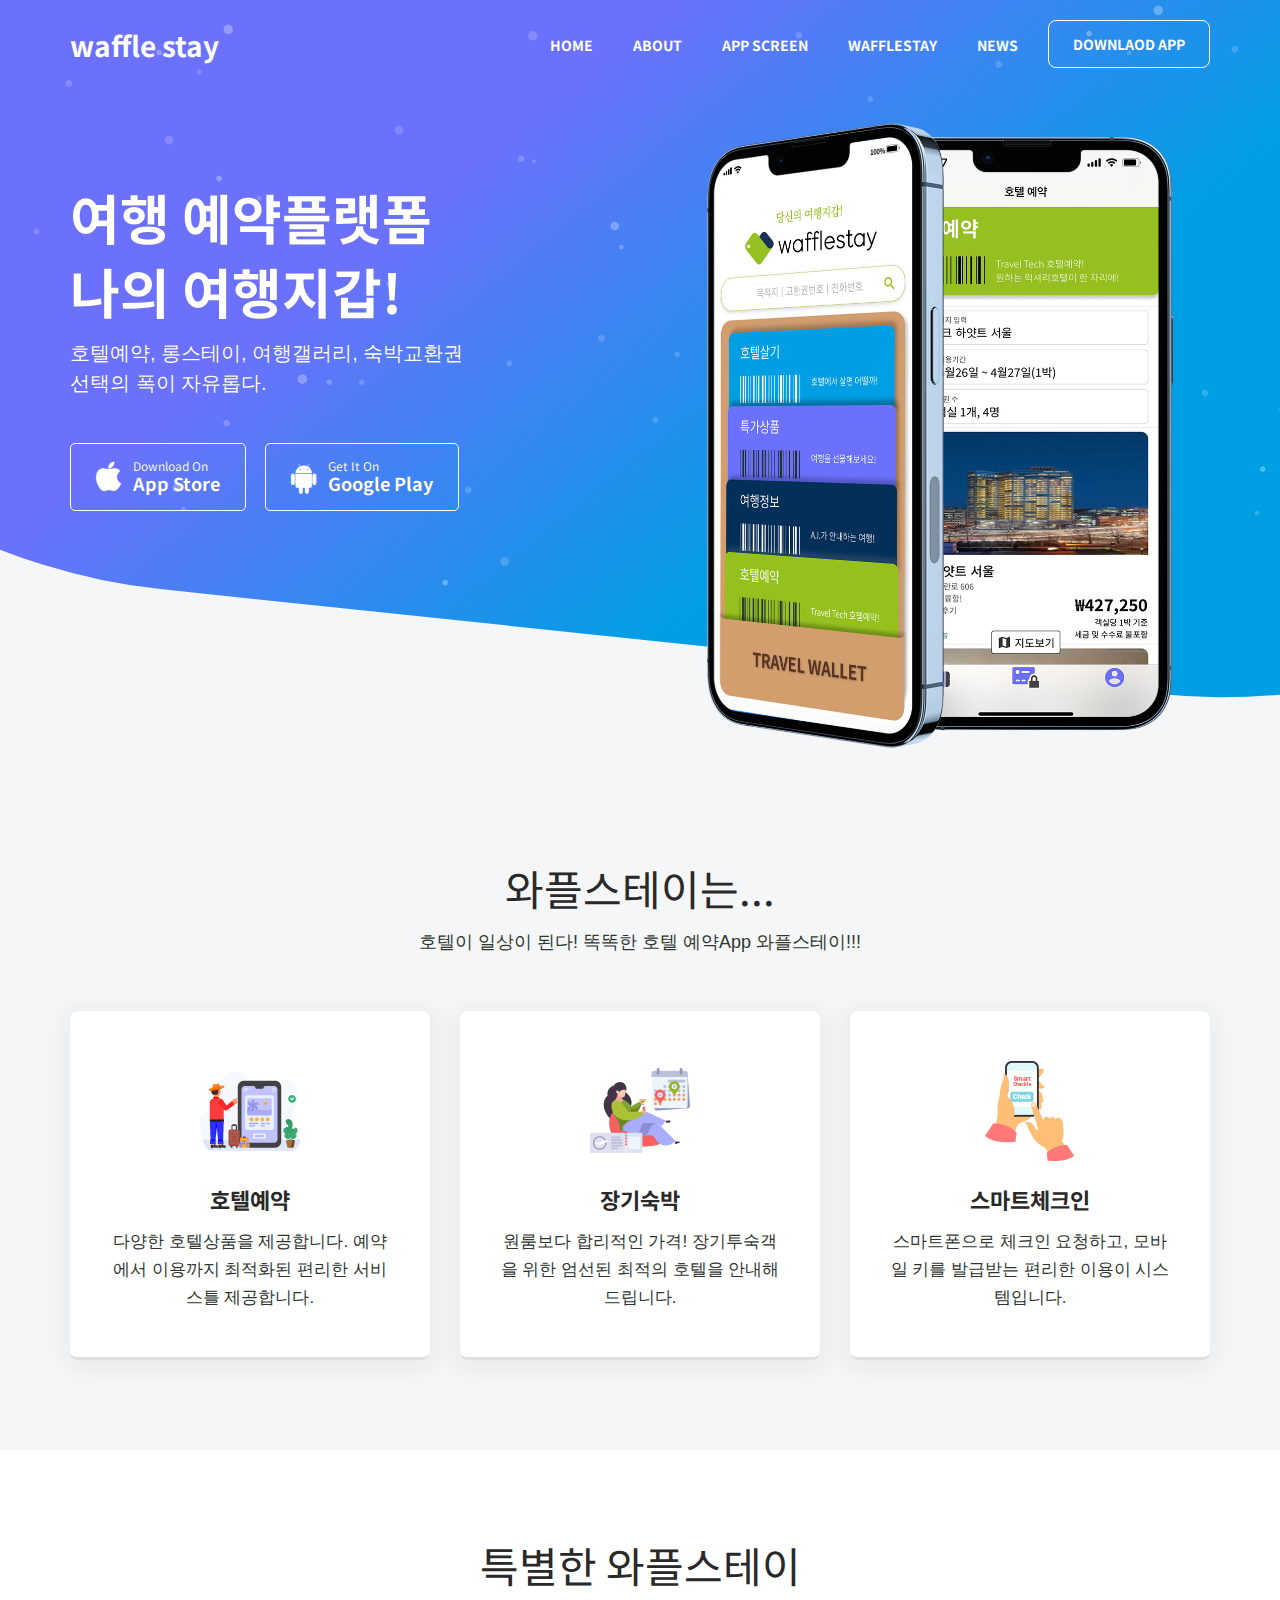
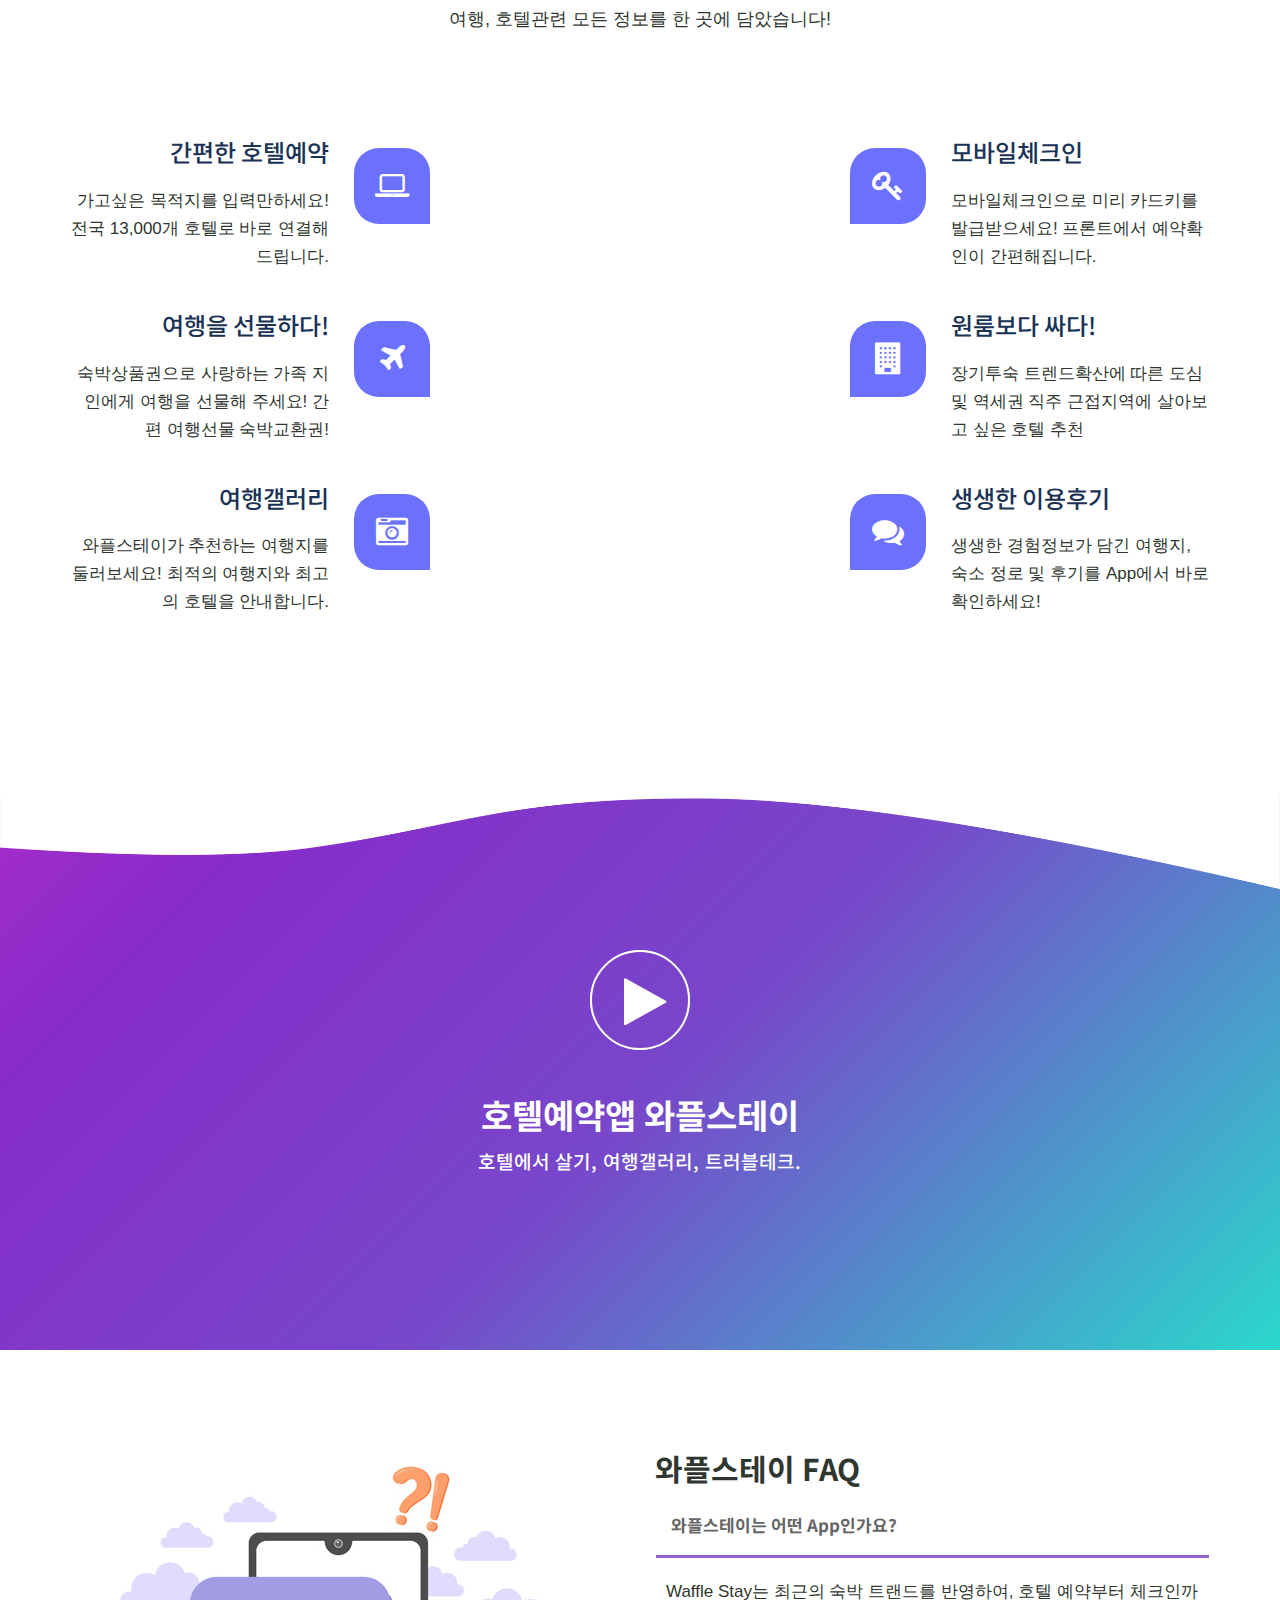
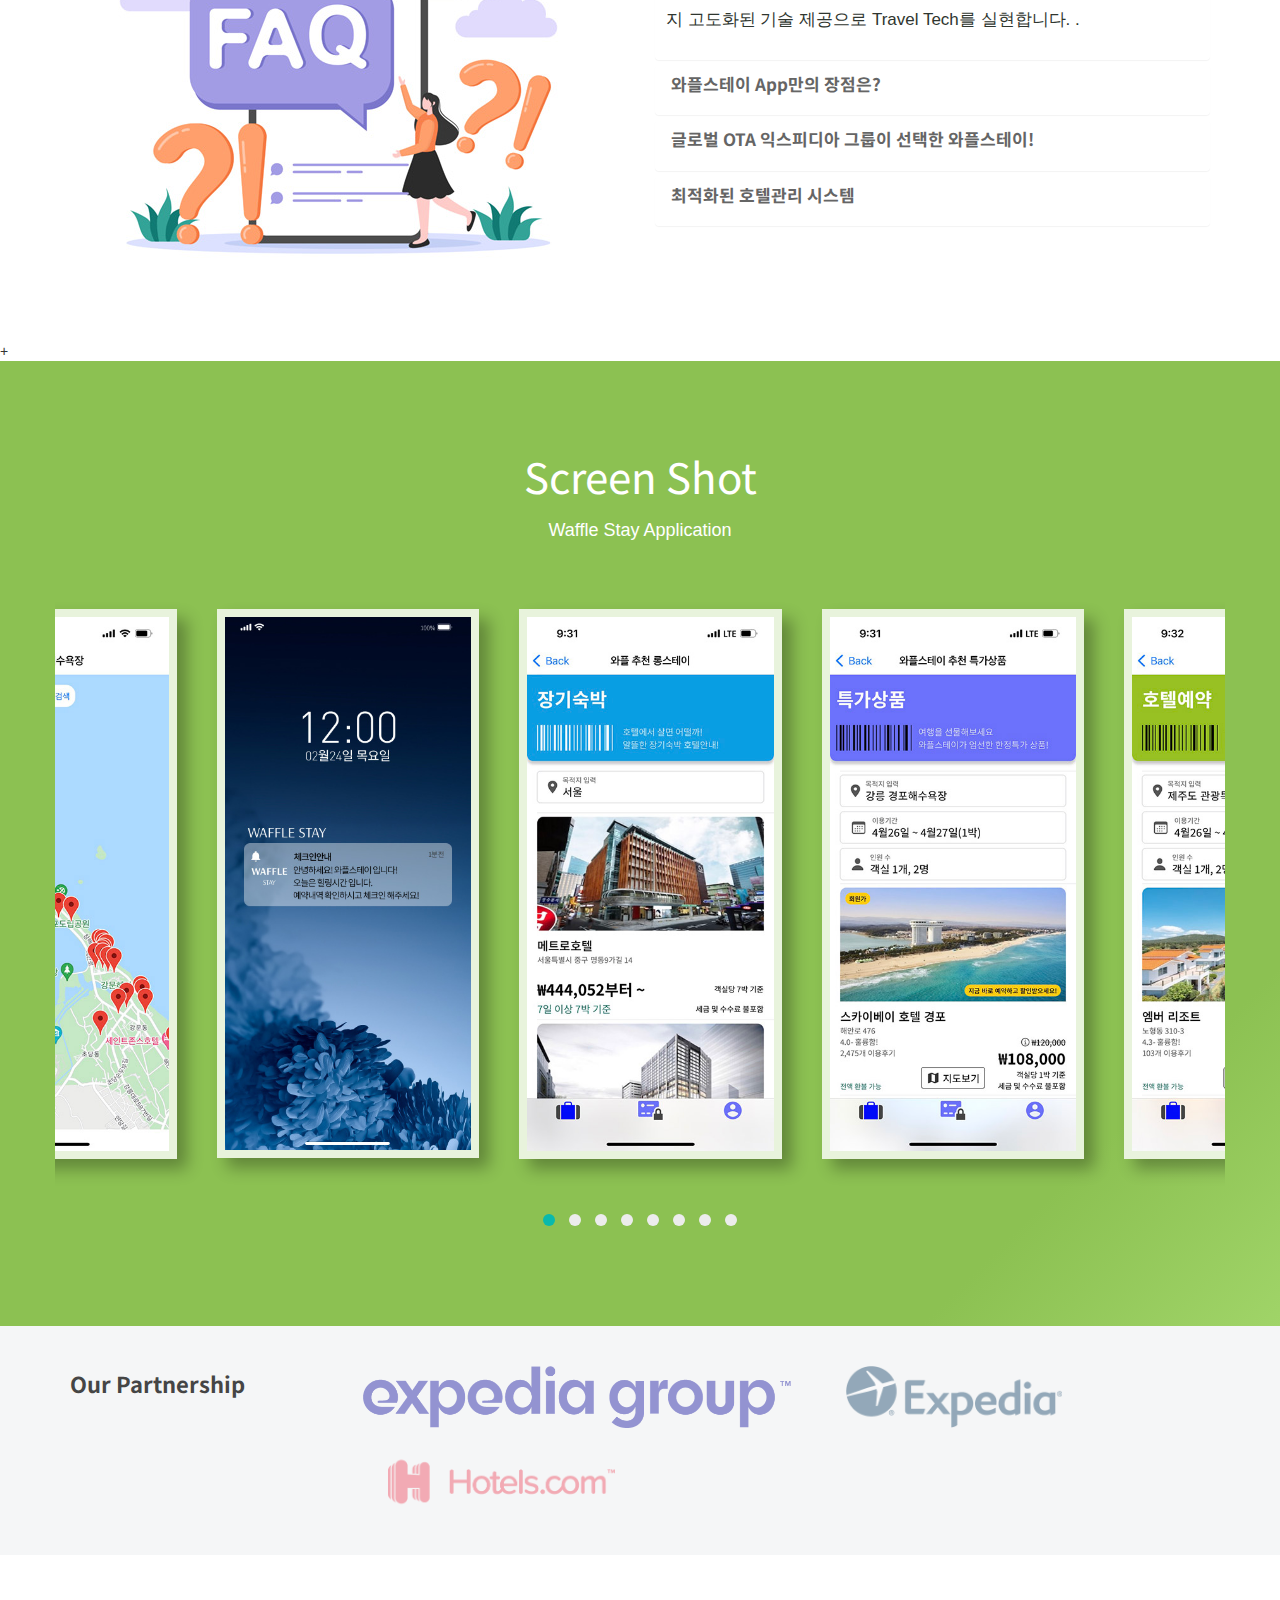
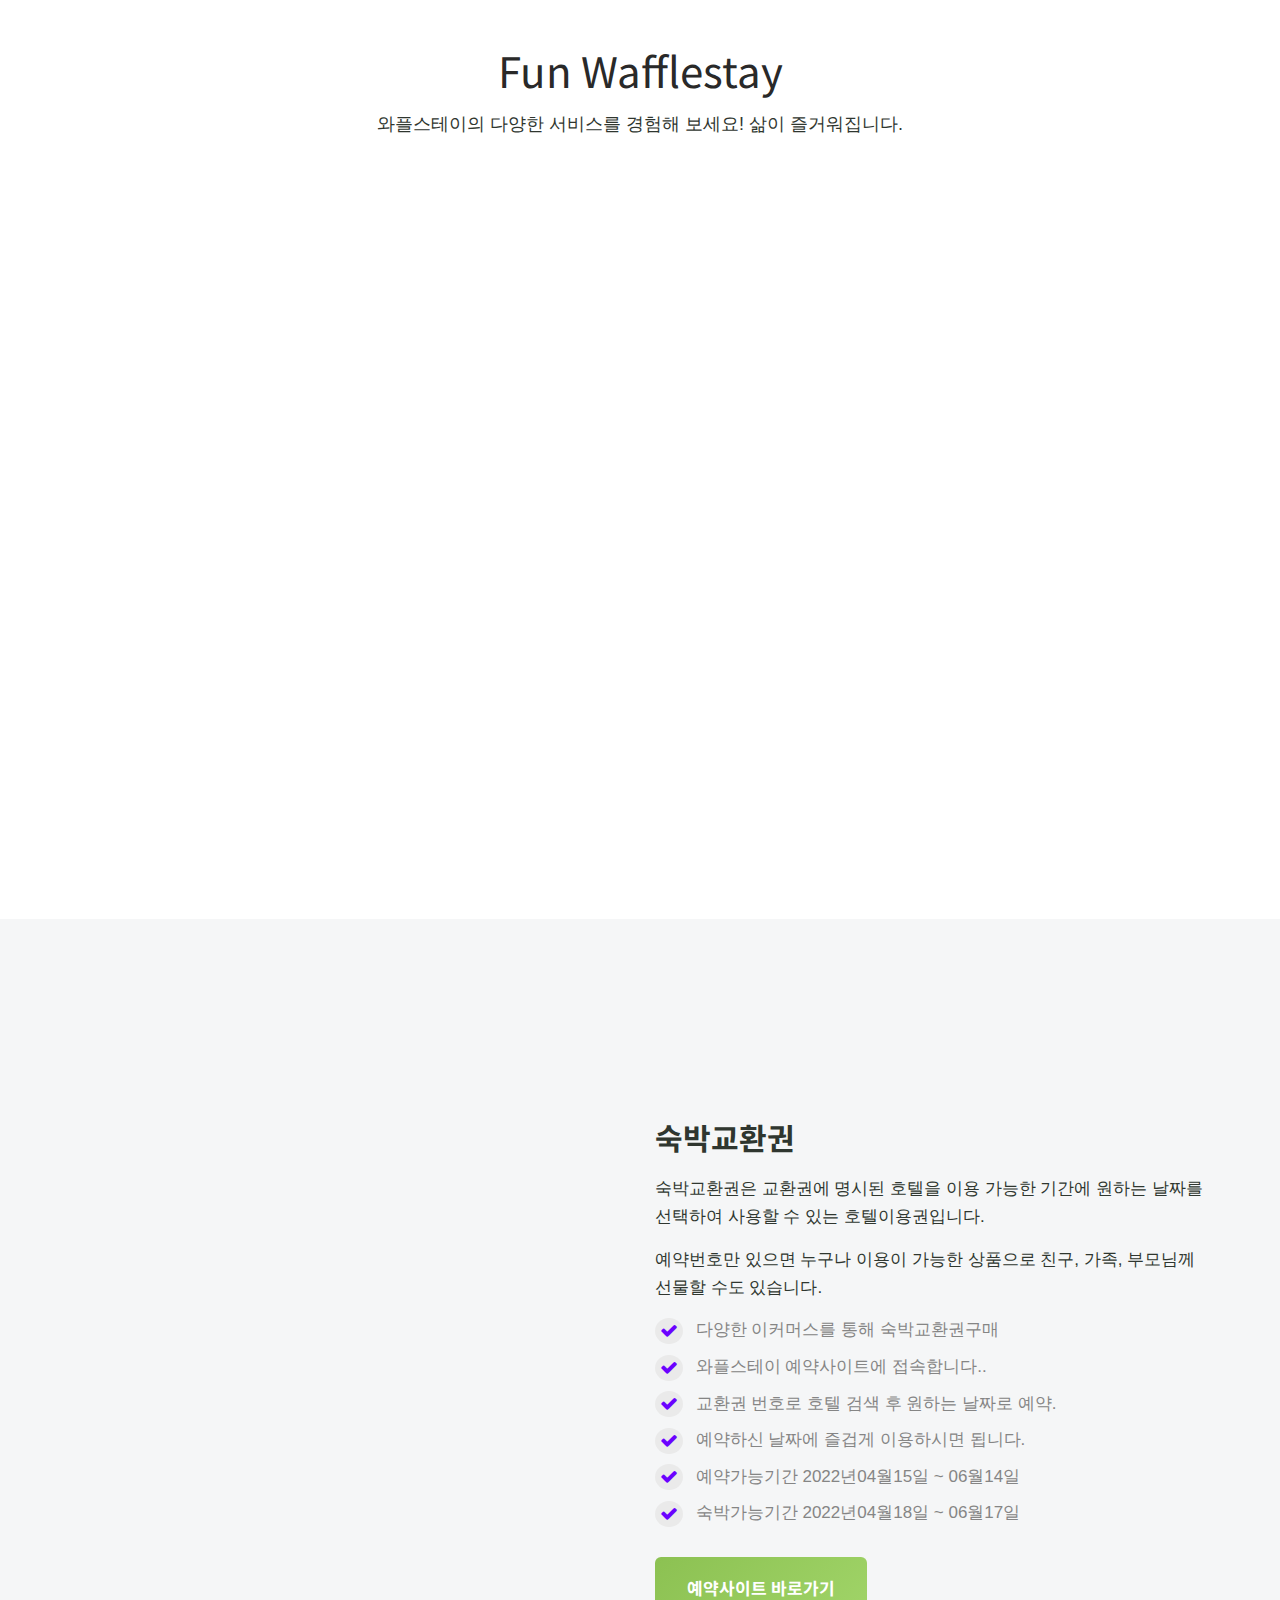
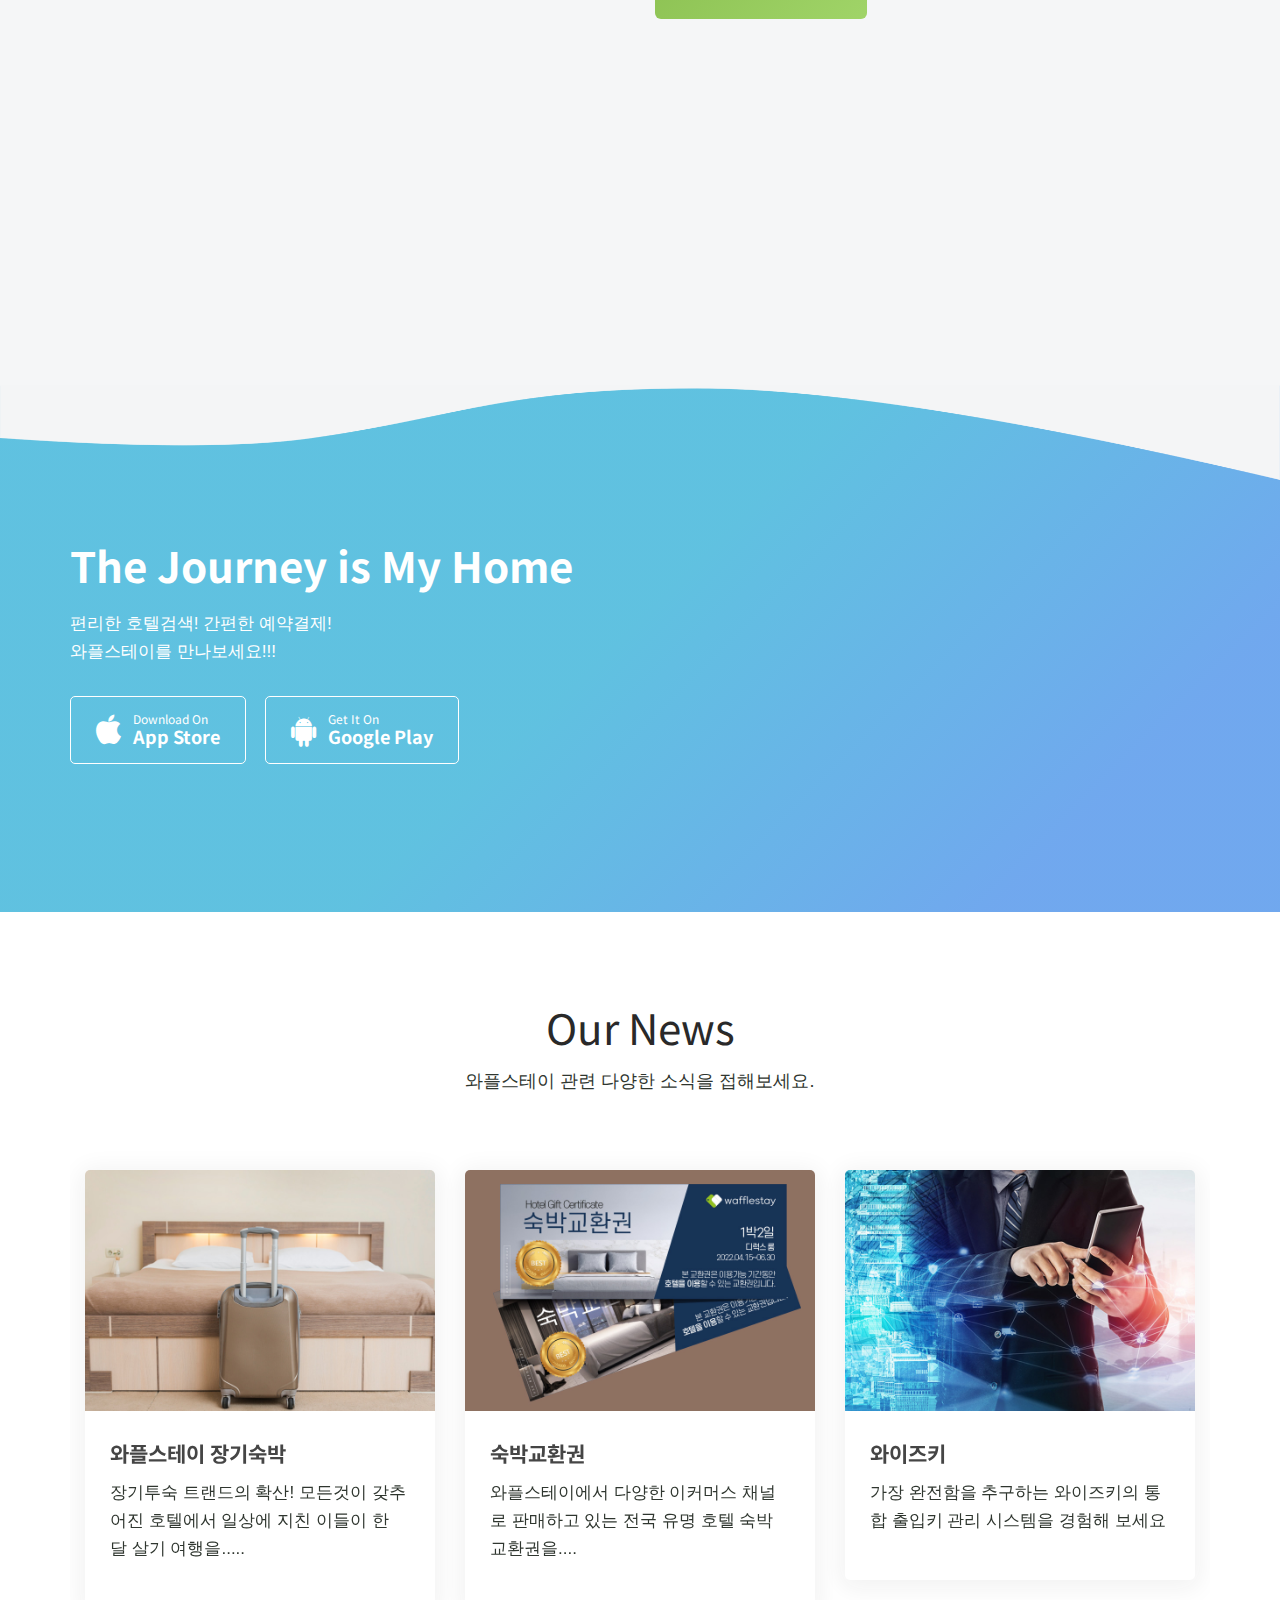
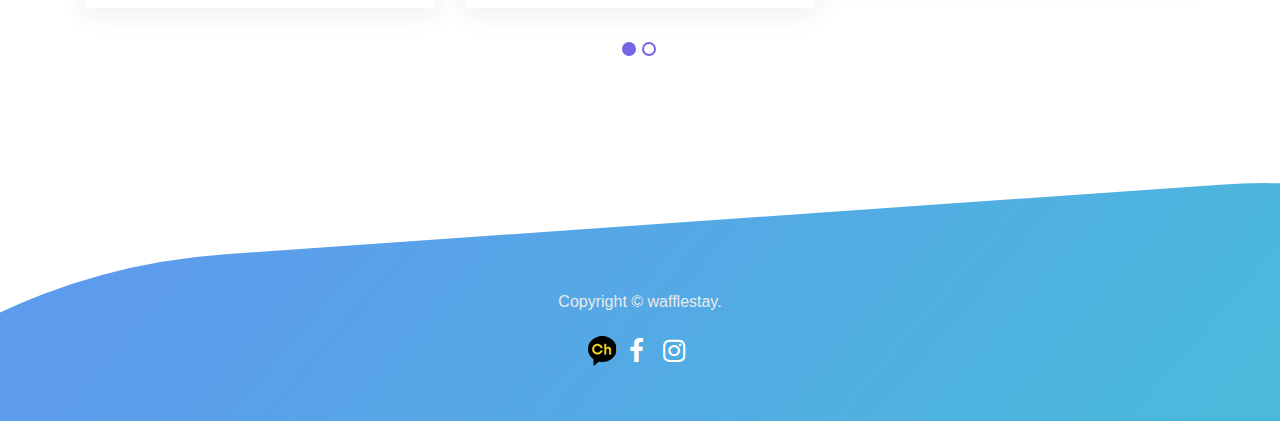
==== commit 0944149a: "Add files via upload" ====
--- a/index.html
+++ b/index.html
@@ -850,6 +850,8 @@
 						<li><i class="fa fa-check"></i> 와플스테이 예약사이트에 접속합니다..</li>
 						<li><i class="fa fa-check"></i> 교환권 번호로 호텔 검색 후 원하는 날짜로 예약.</li>
 						<li><i class="fa fa-check"></i> 예약하신 날짜에 즐겁게 이용하시면 됩니다.</li>
+						<li><i class="fa fa-check"></i> 예약가능기간 2022년04월15일 ~ 06월14일</li>
+						<li><i class="fa fa-check"></i> 숙박가능기간 2022년04월18일 ~ 06월17일</li>
 					</ul>
 
 					<a href="#" class="btn-green1 scrool">예약사이트 바로가기</a>
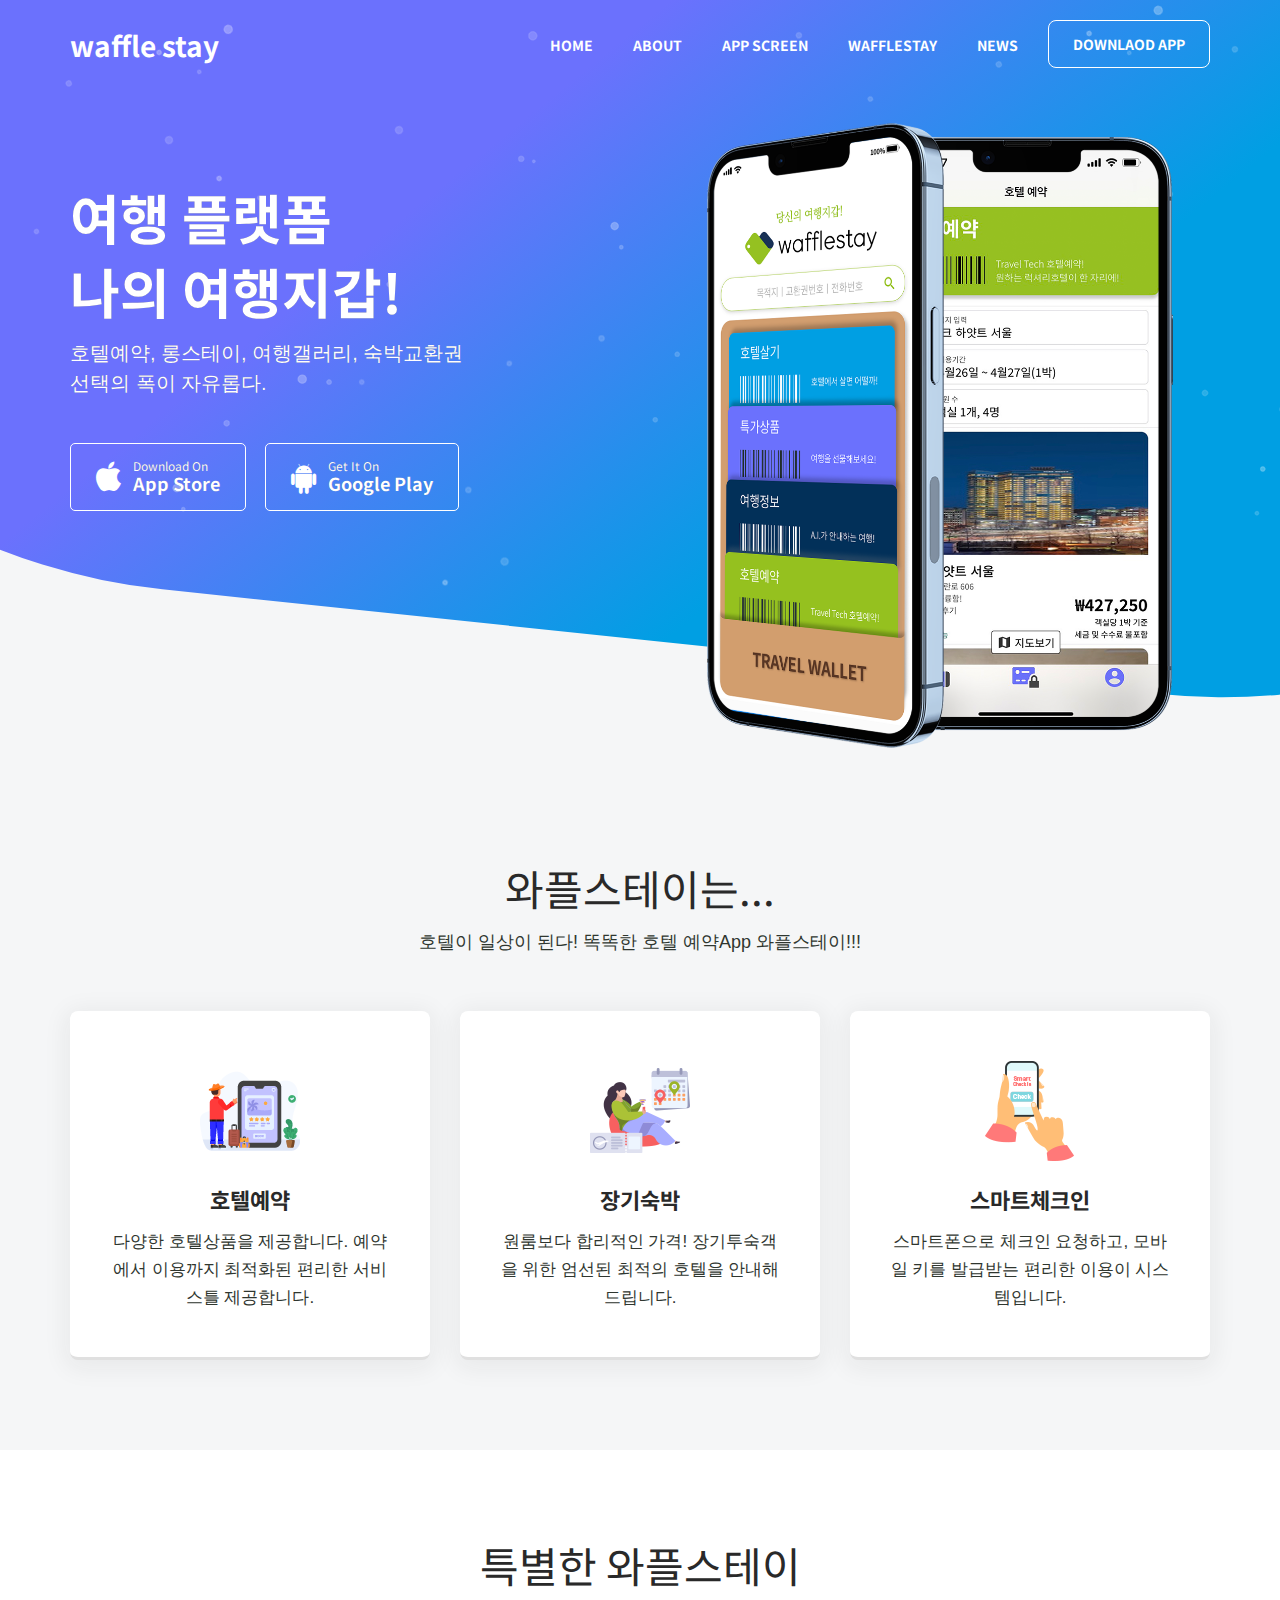
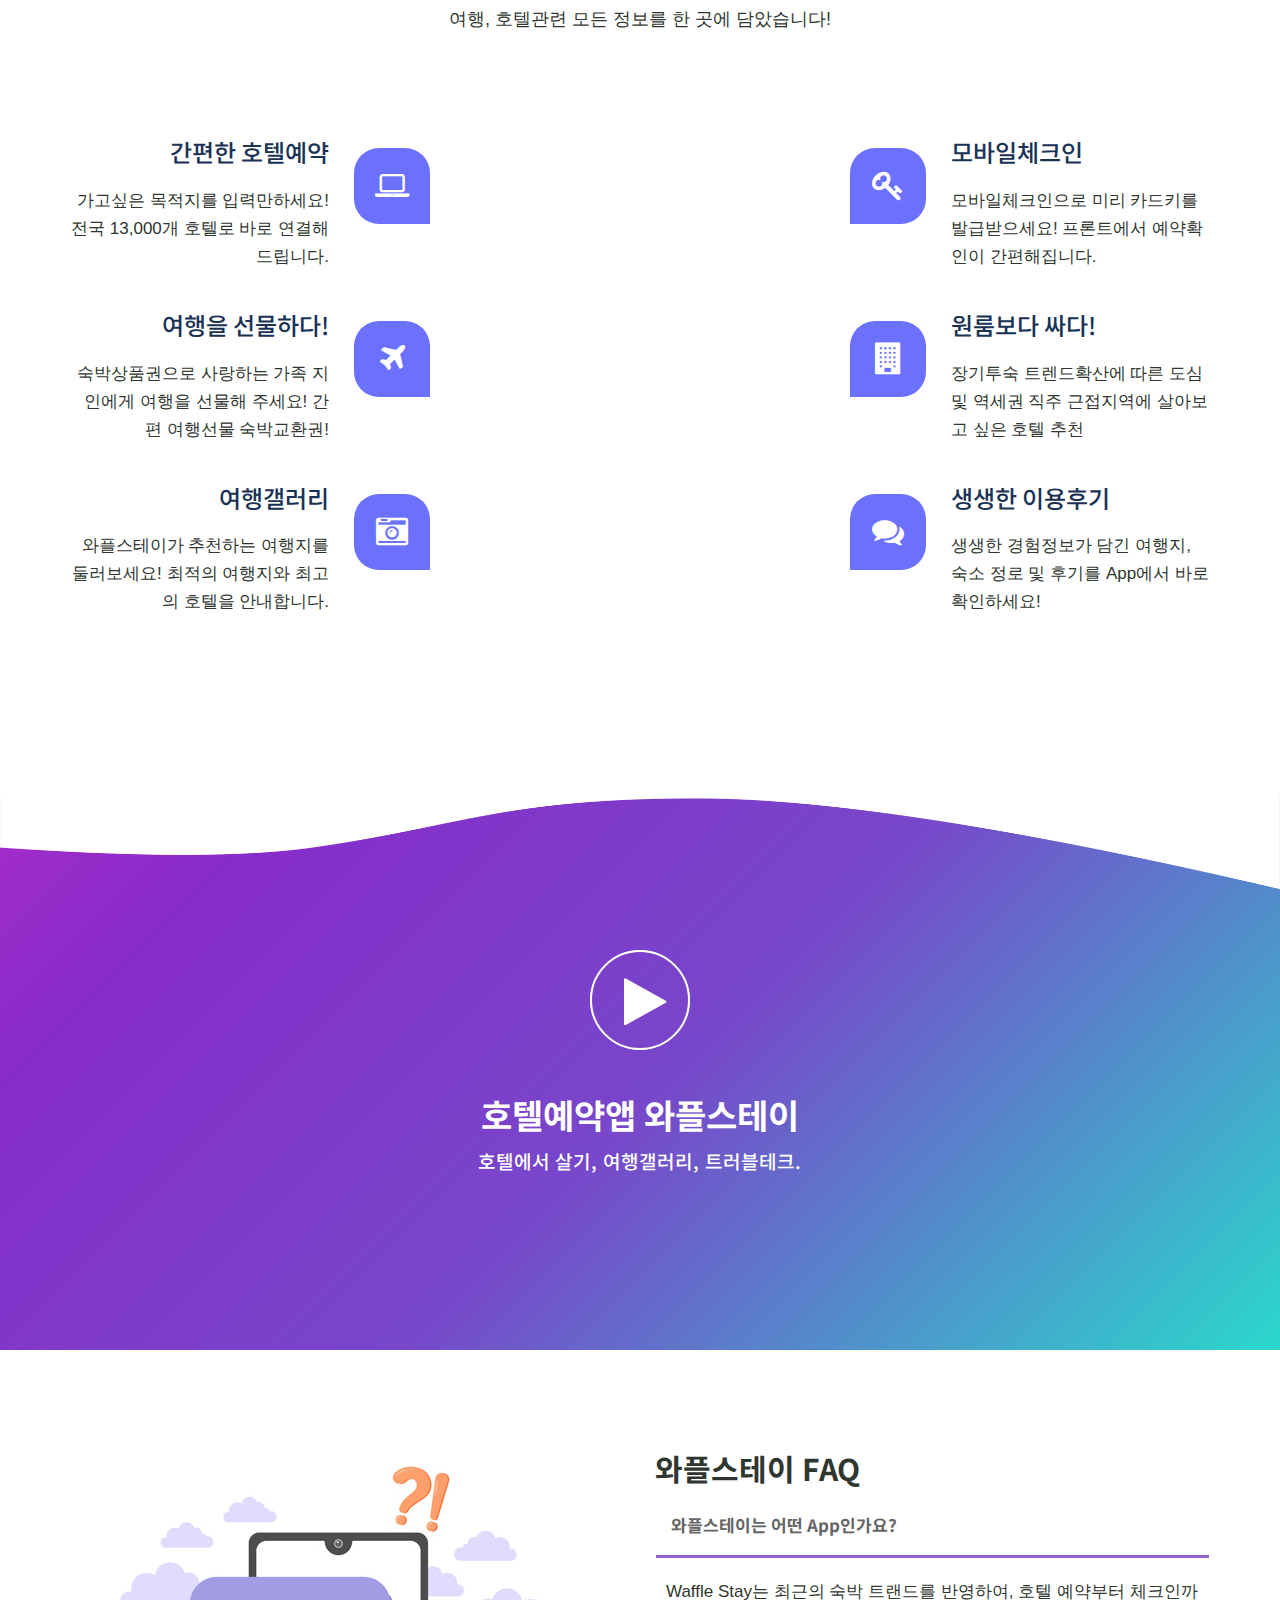
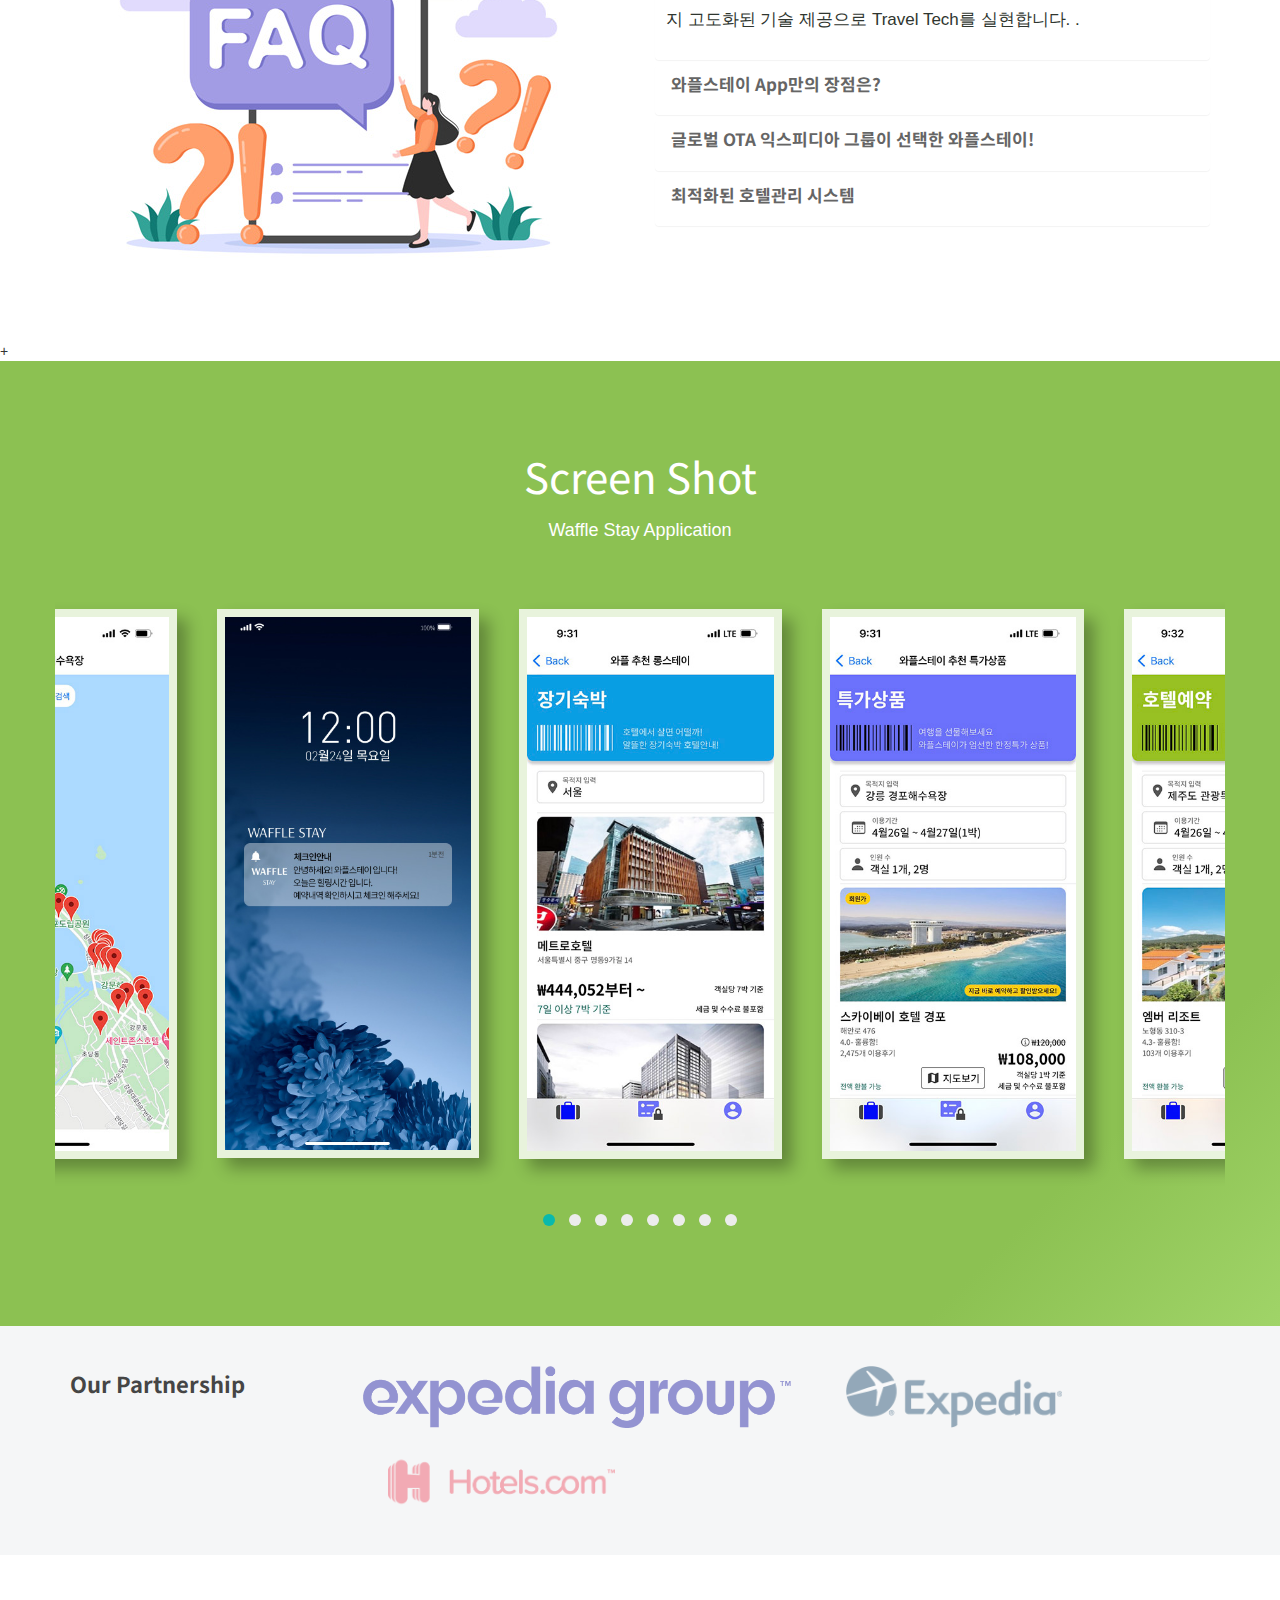
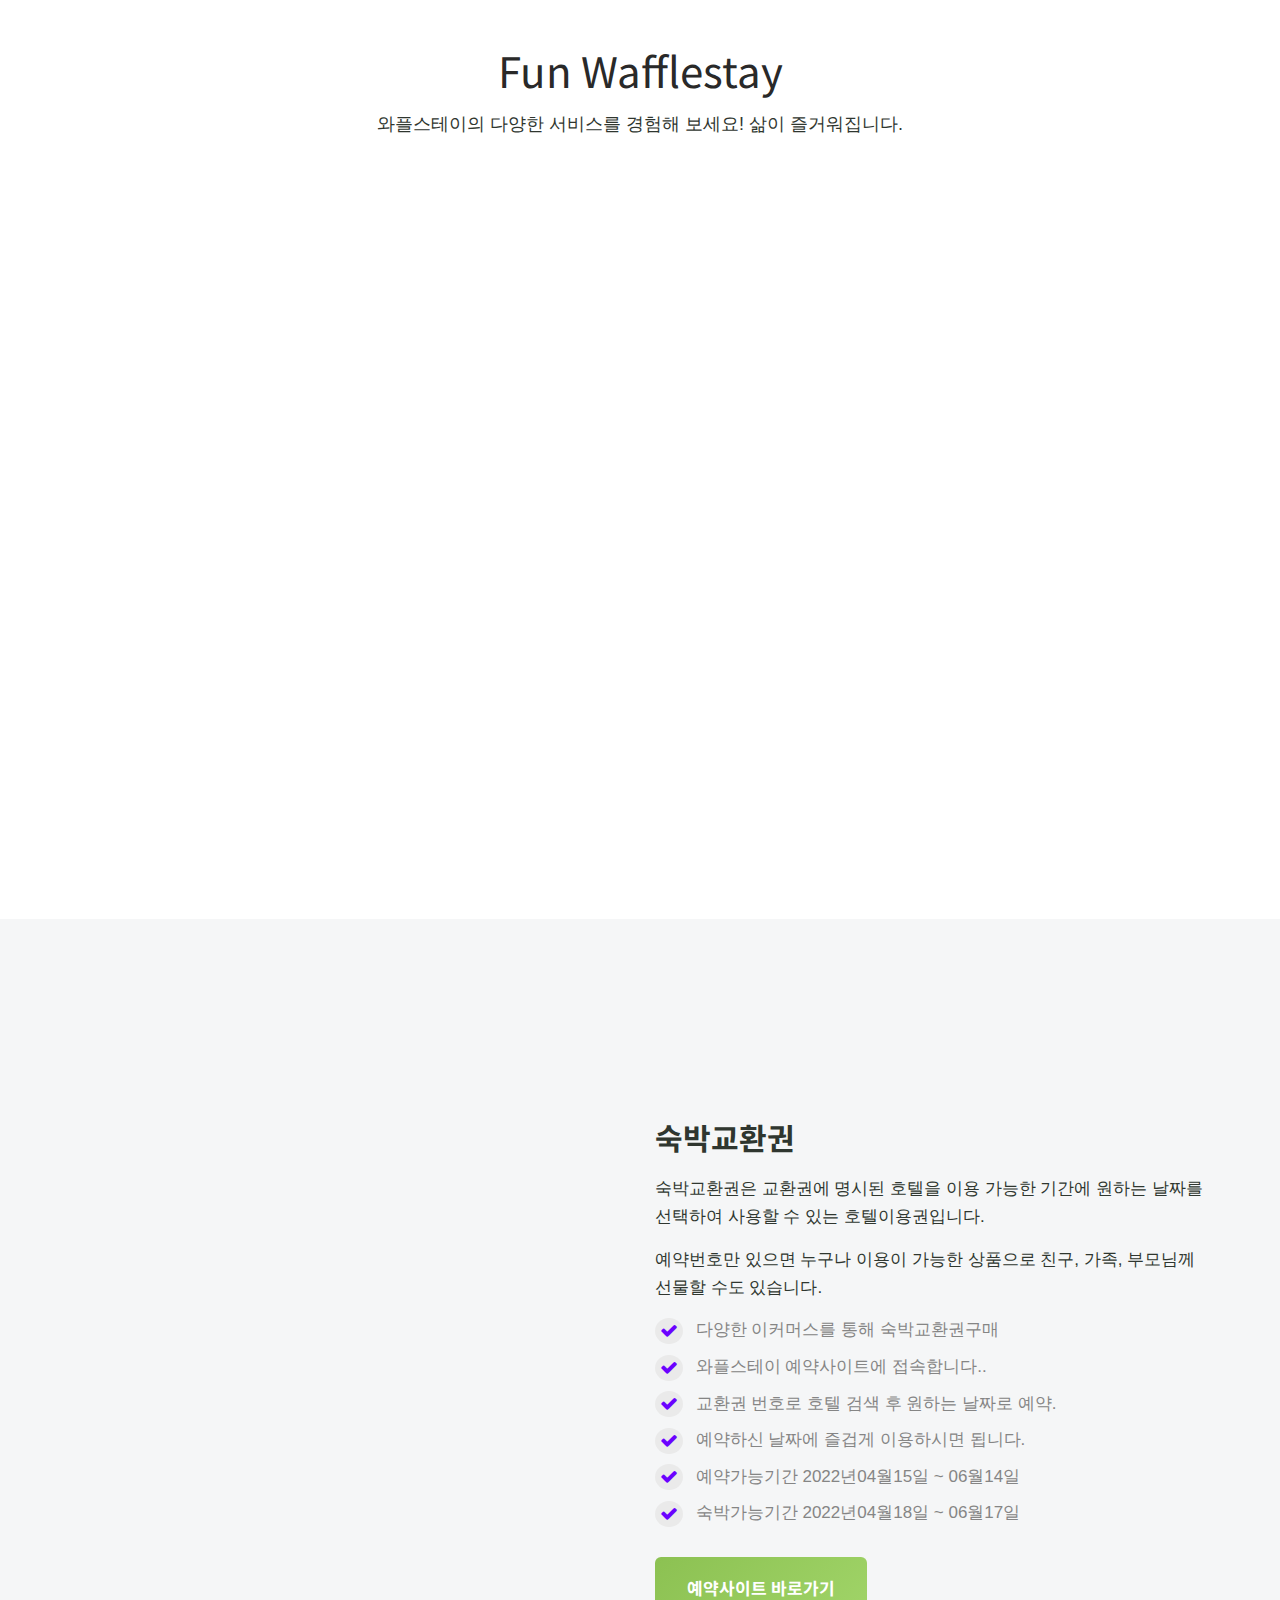
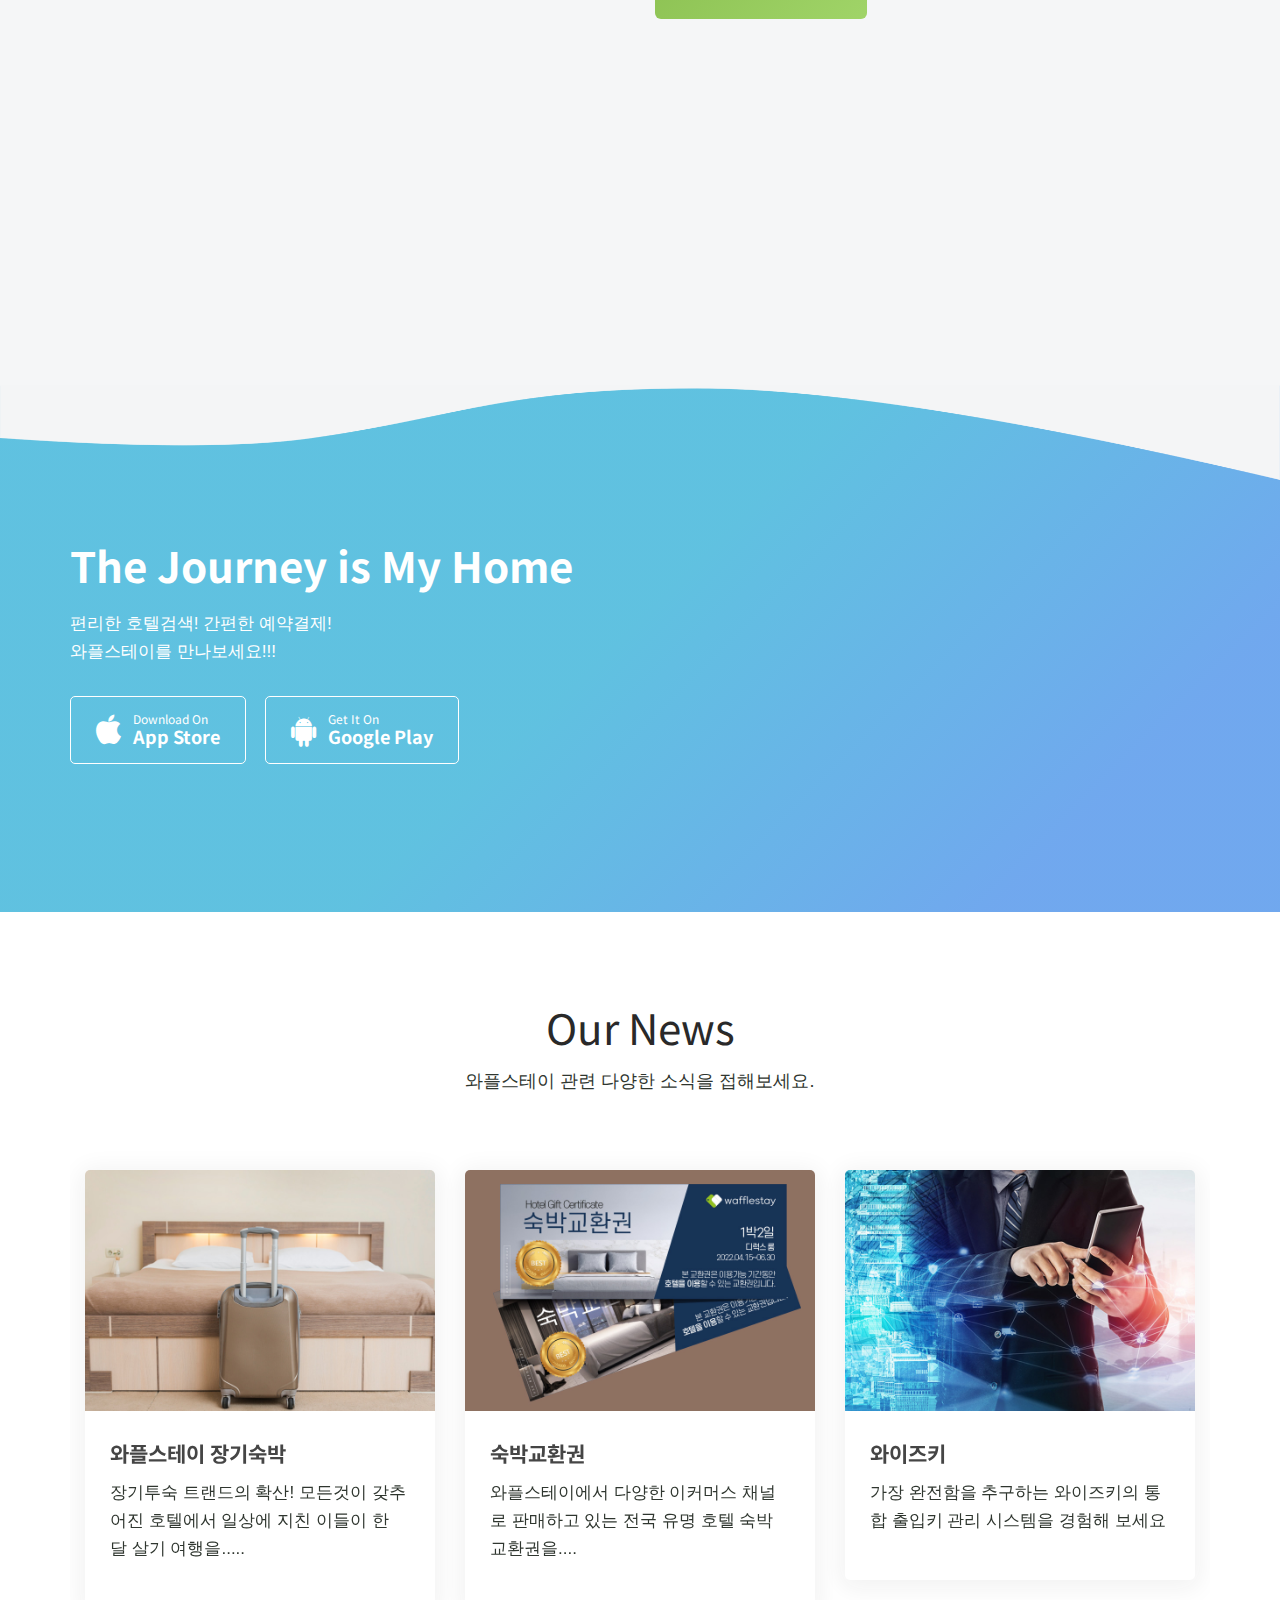
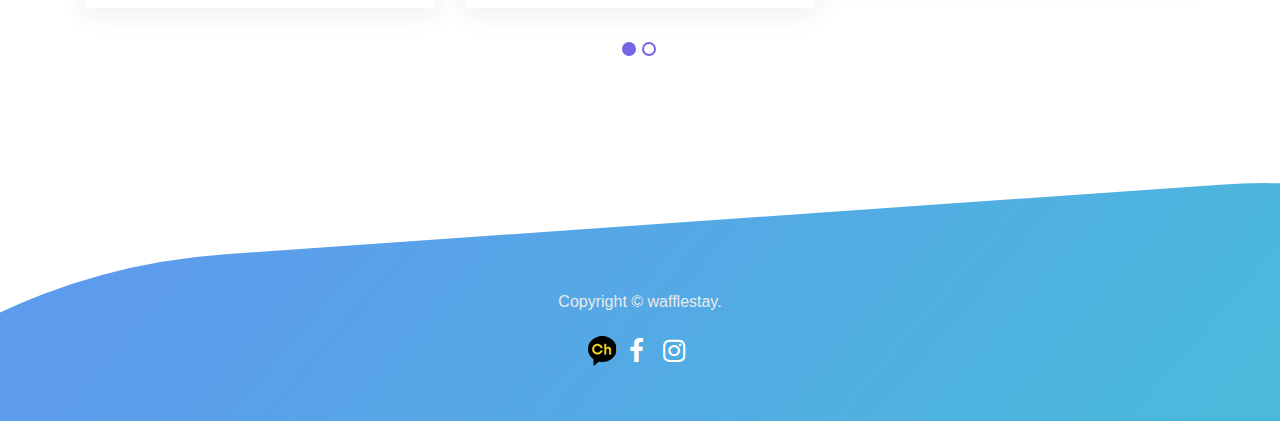
==== commit e5aafad1: "Add files via upload" ====
--- a/index.html
+++ b/index.html
@@ -3,9 +3,9 @@
 
 <head>
     <meta charset="utf-8">
-    <meta name="viewport" content="wafflestay">
+    <meta name="viewport" content="width=device-width, initial-scale=1.0">
     <meta name="keywords" content="wafflestay">
-    <meta name="description" content="wafflestay">
+    <meta name="description" content="">
 
     <title>호텔예약ㅣ숙박상품권ㅣ와플스테이 </title>
     
@@ -114,7 +114,7 @@
 	            <!--begin col-md-7-->
 	            <div class="col-md-6 padding-top-80">
 
-	          		<h1>여행 예약플랫폼 </h1>
+	          		<h1>여행 플랫폼 </h1>
   	     			<h1>나의 여행지갑!</h1>
 
 
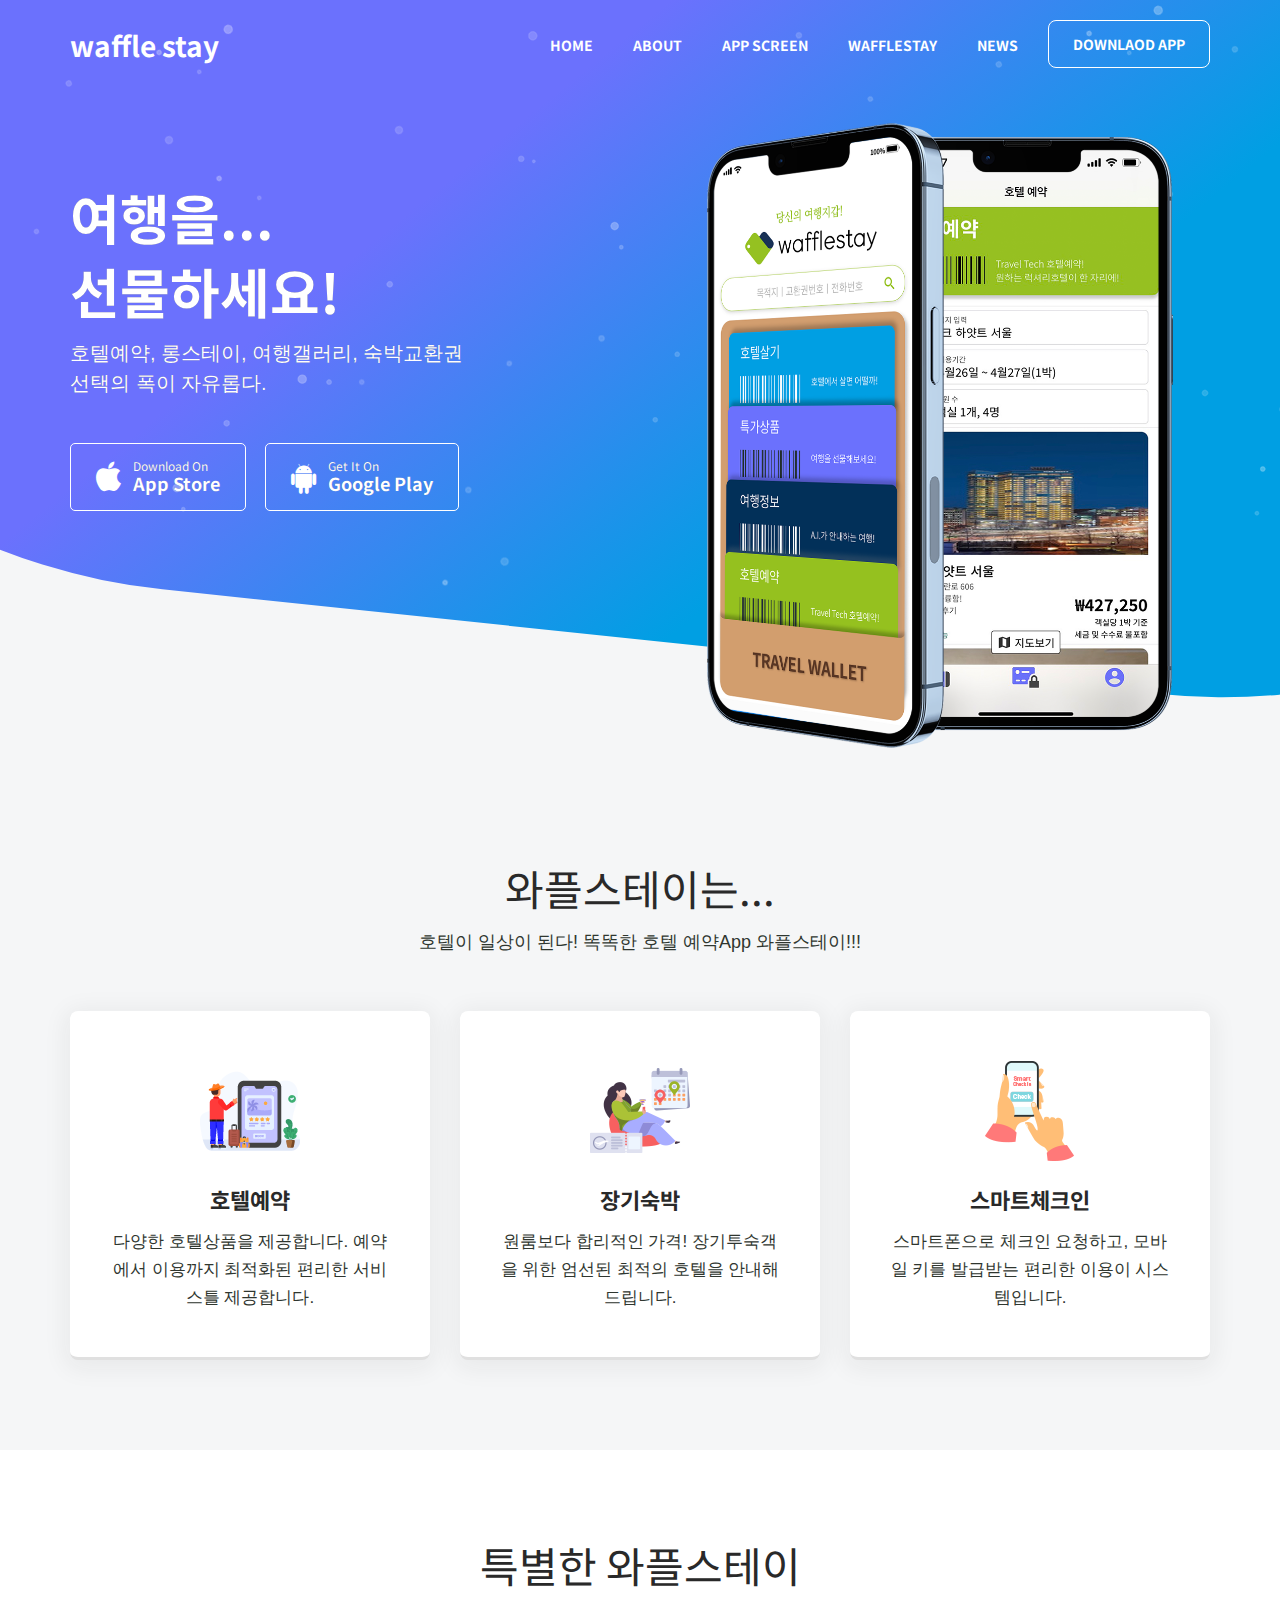
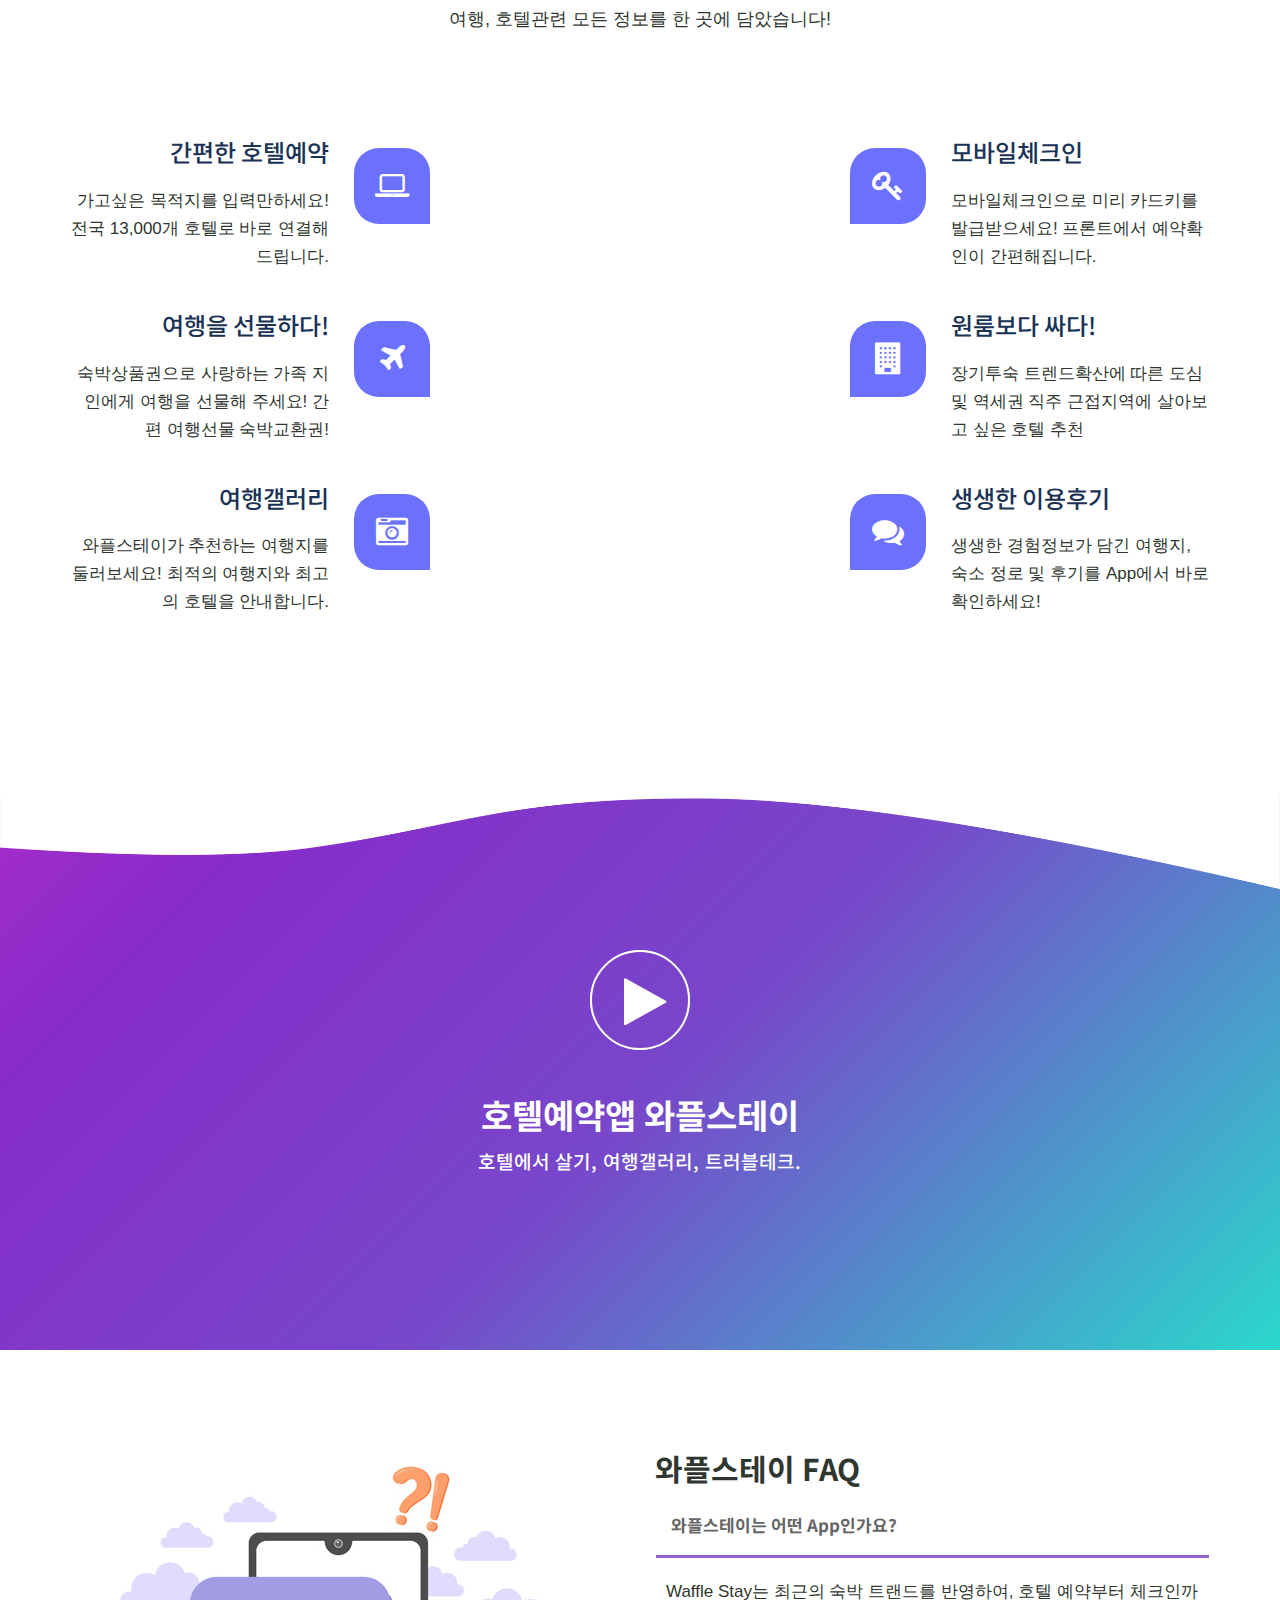
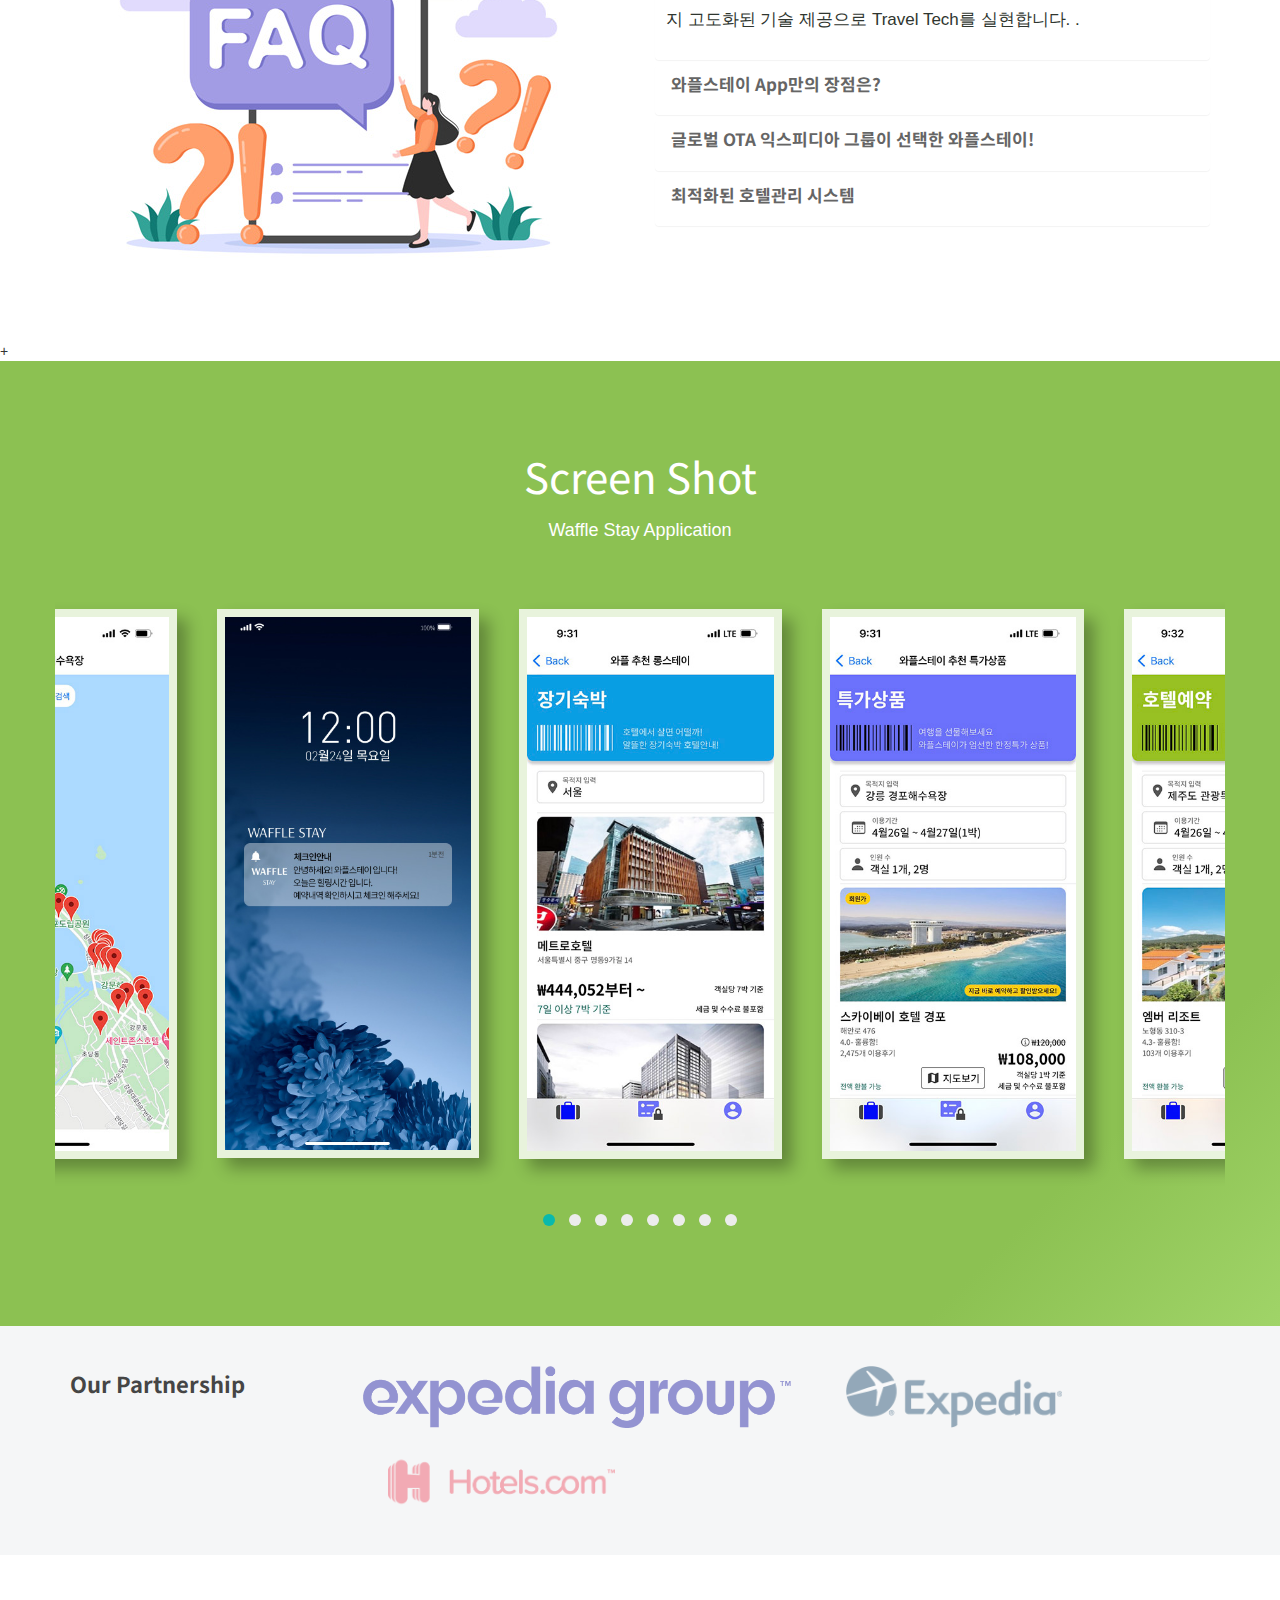
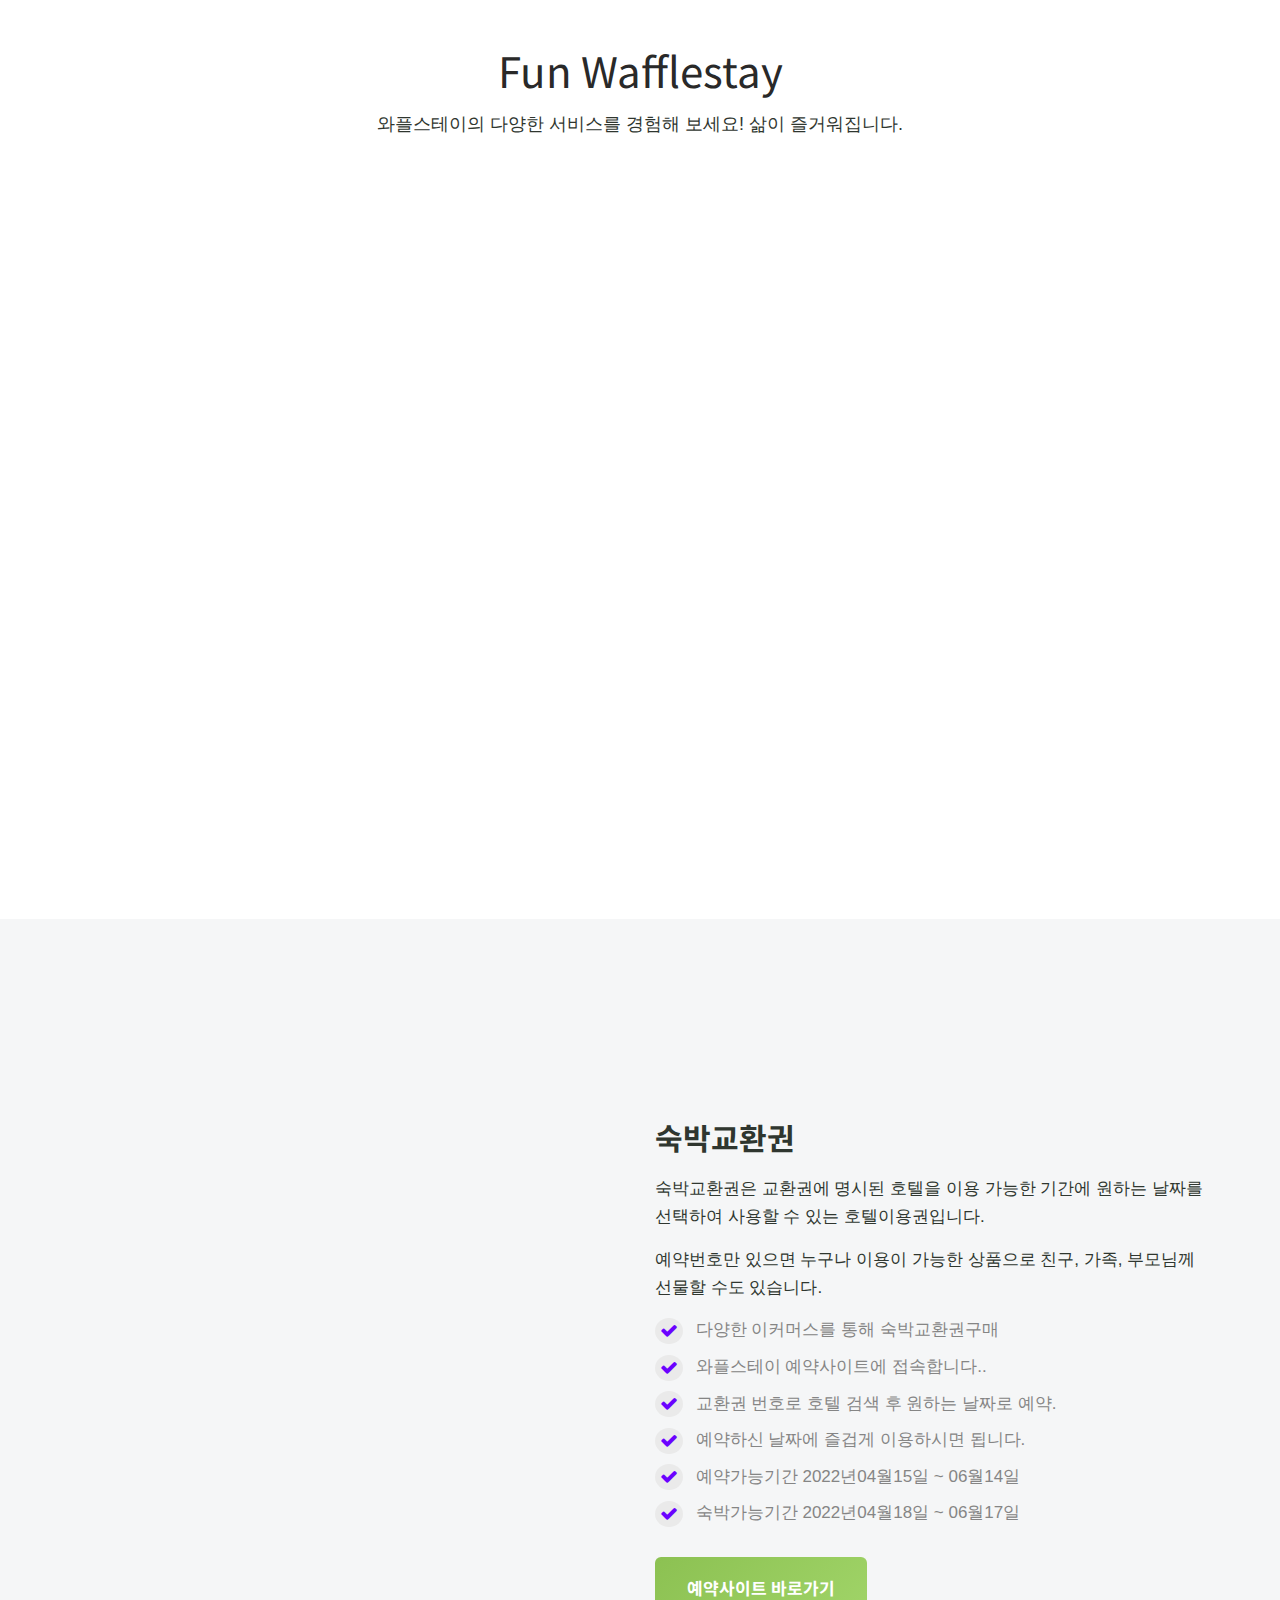
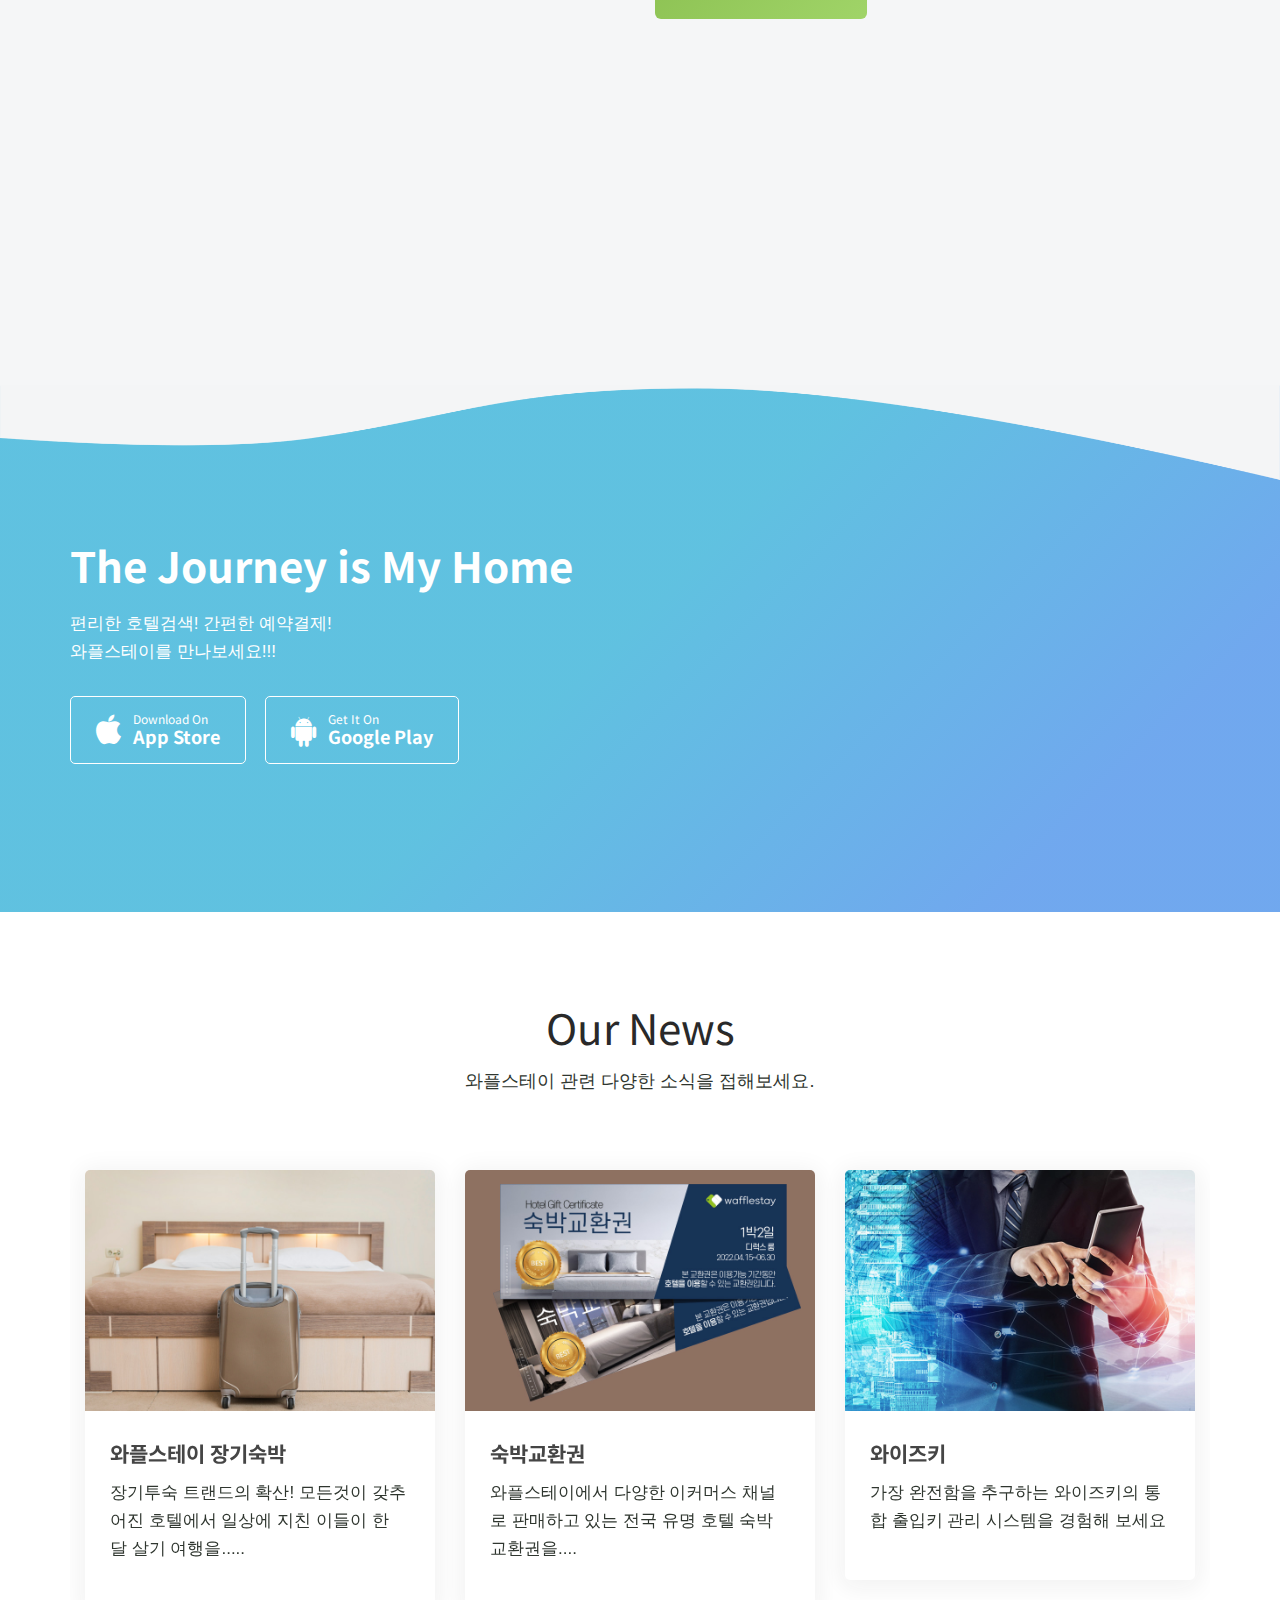
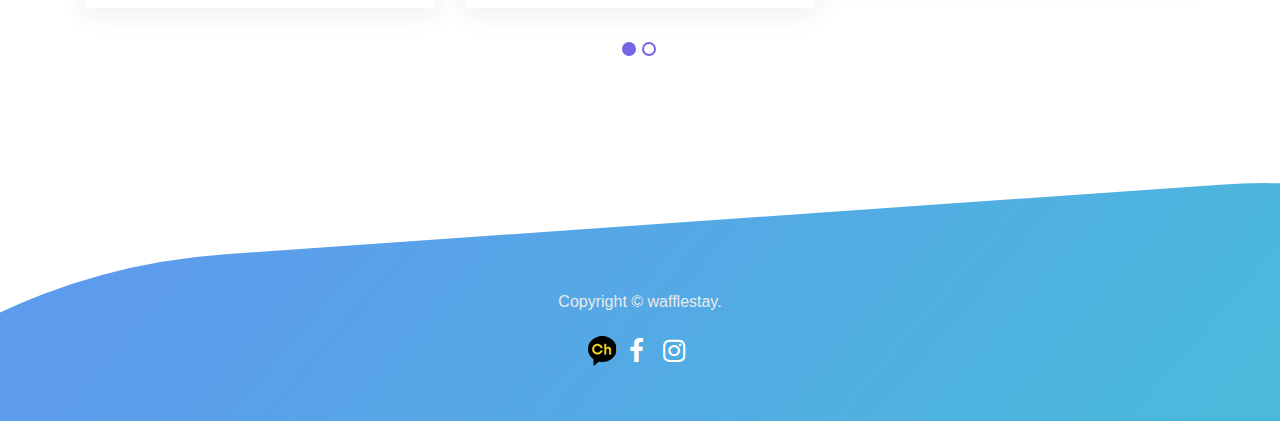
==== commit 22726708: "Add files via upload" ====
--- a/index.html
+++ b/index.html
@@ -114,8 +114,8 @@
 	            <!--begin col-md-7-->
 	            <div class="col-md-6 padding-top-80">
 
-	          		<h1>여행 플랫폼 </h1>
-  	     			<h1>나의 여행지갑!</h1>
+	          		<h1>여행을...</h1>
+  	     			<h1>선물하세요!</h1>
 
 
 	          		<p>호텔예약, 롱스테이, 여행갤러리, 숙박교환권 <br> 선택의 폭이 자유롭다.</p>
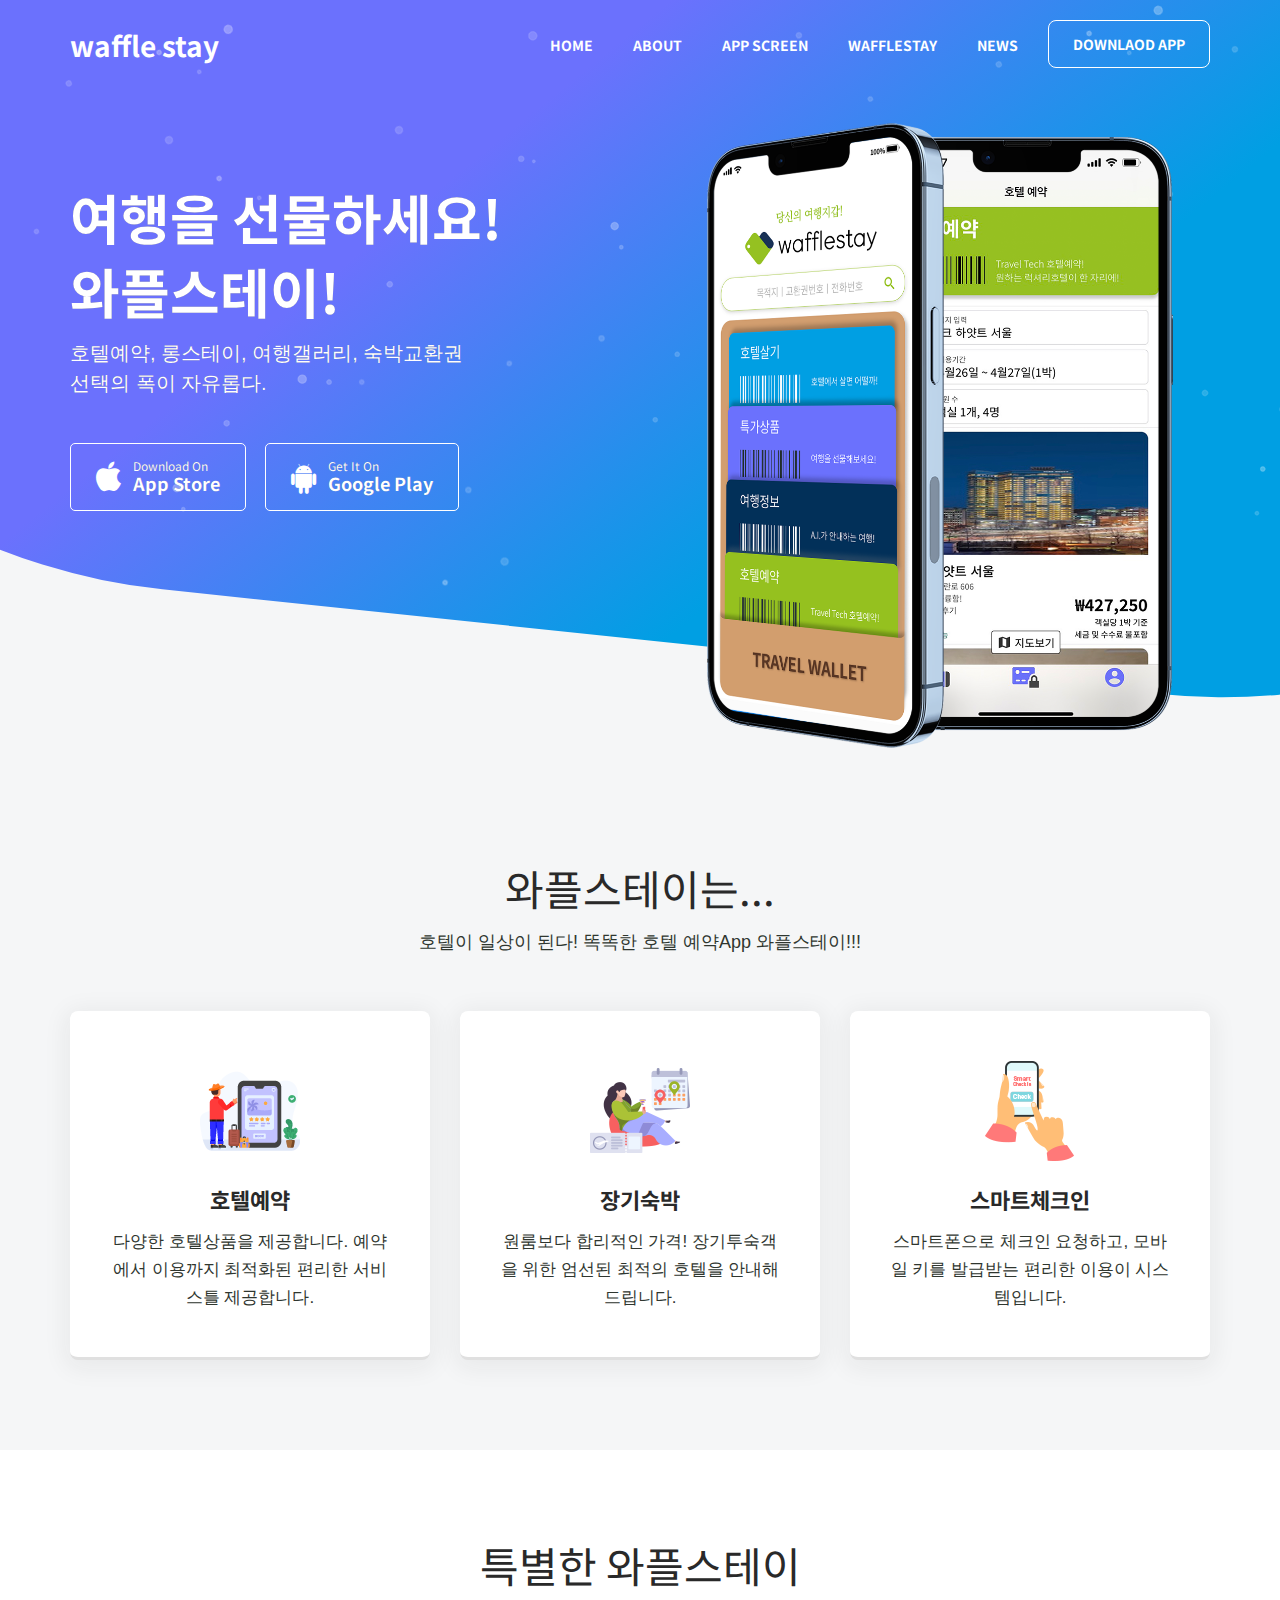
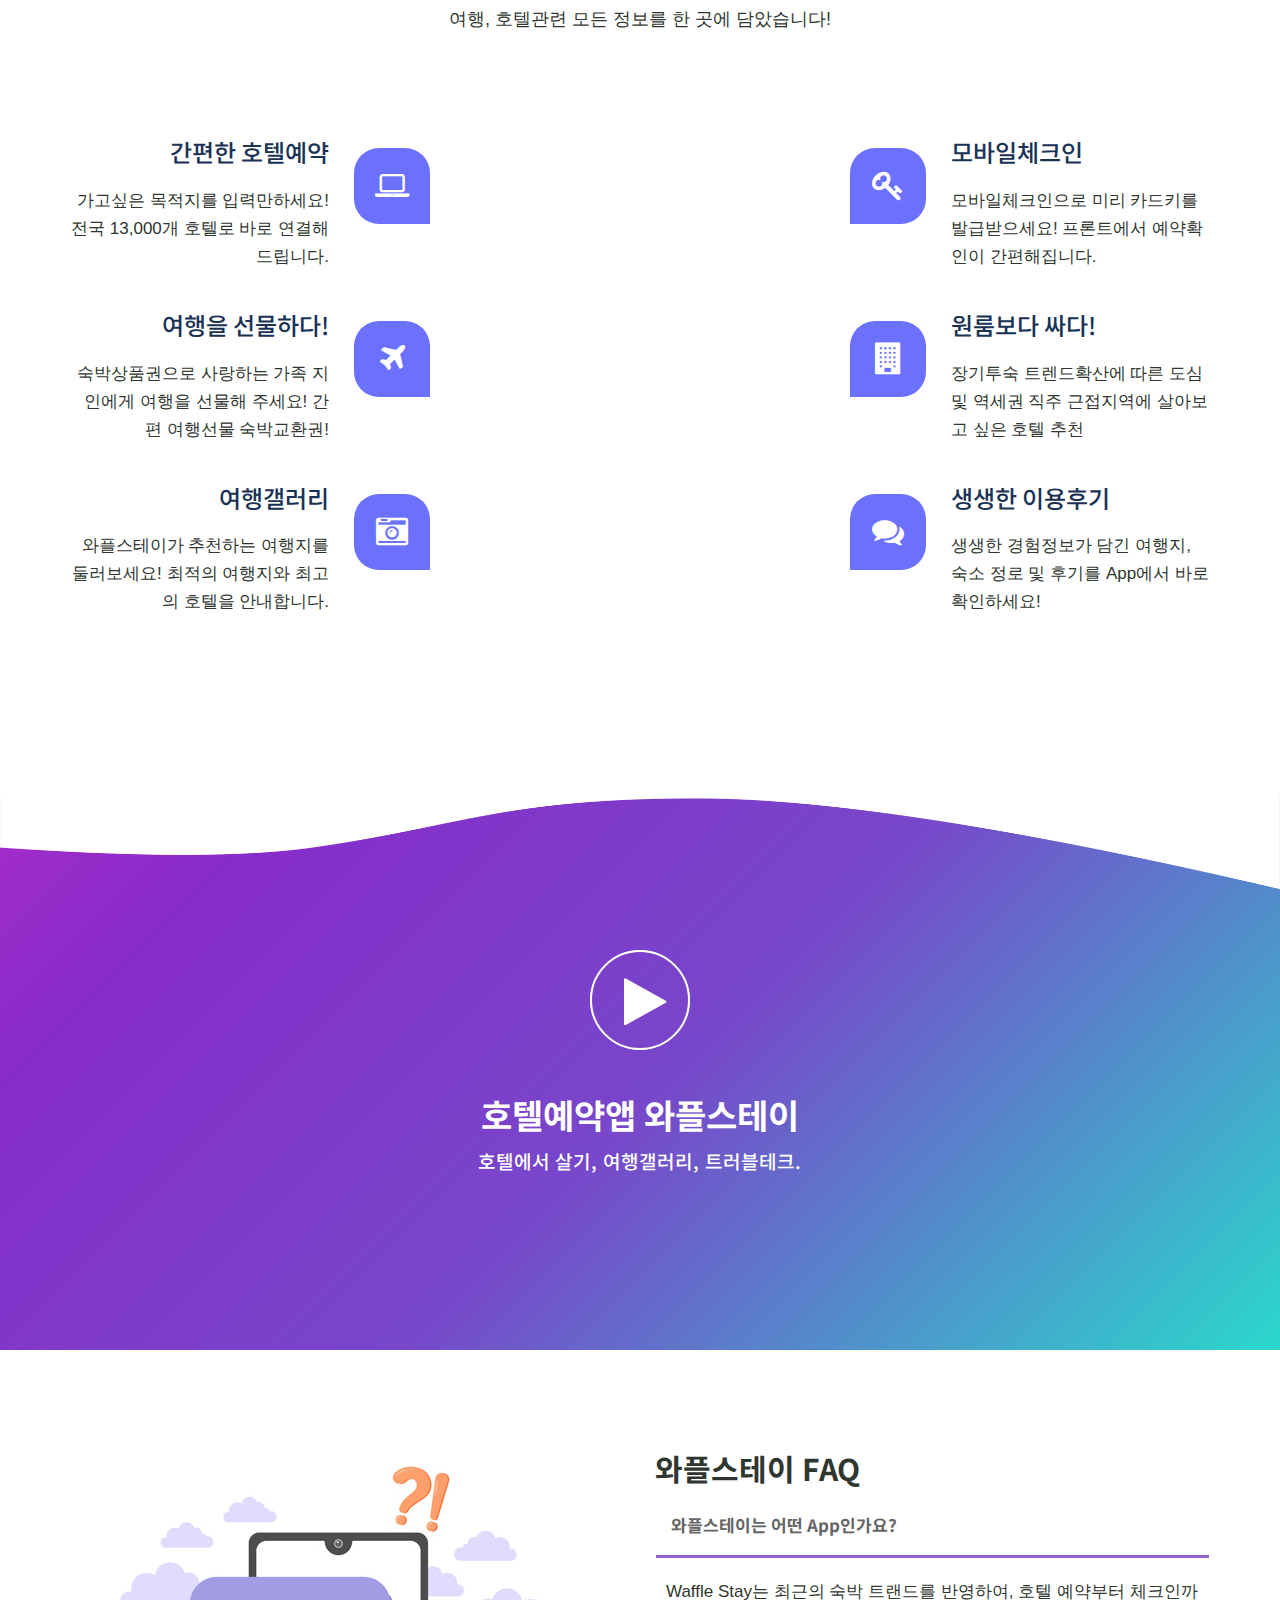
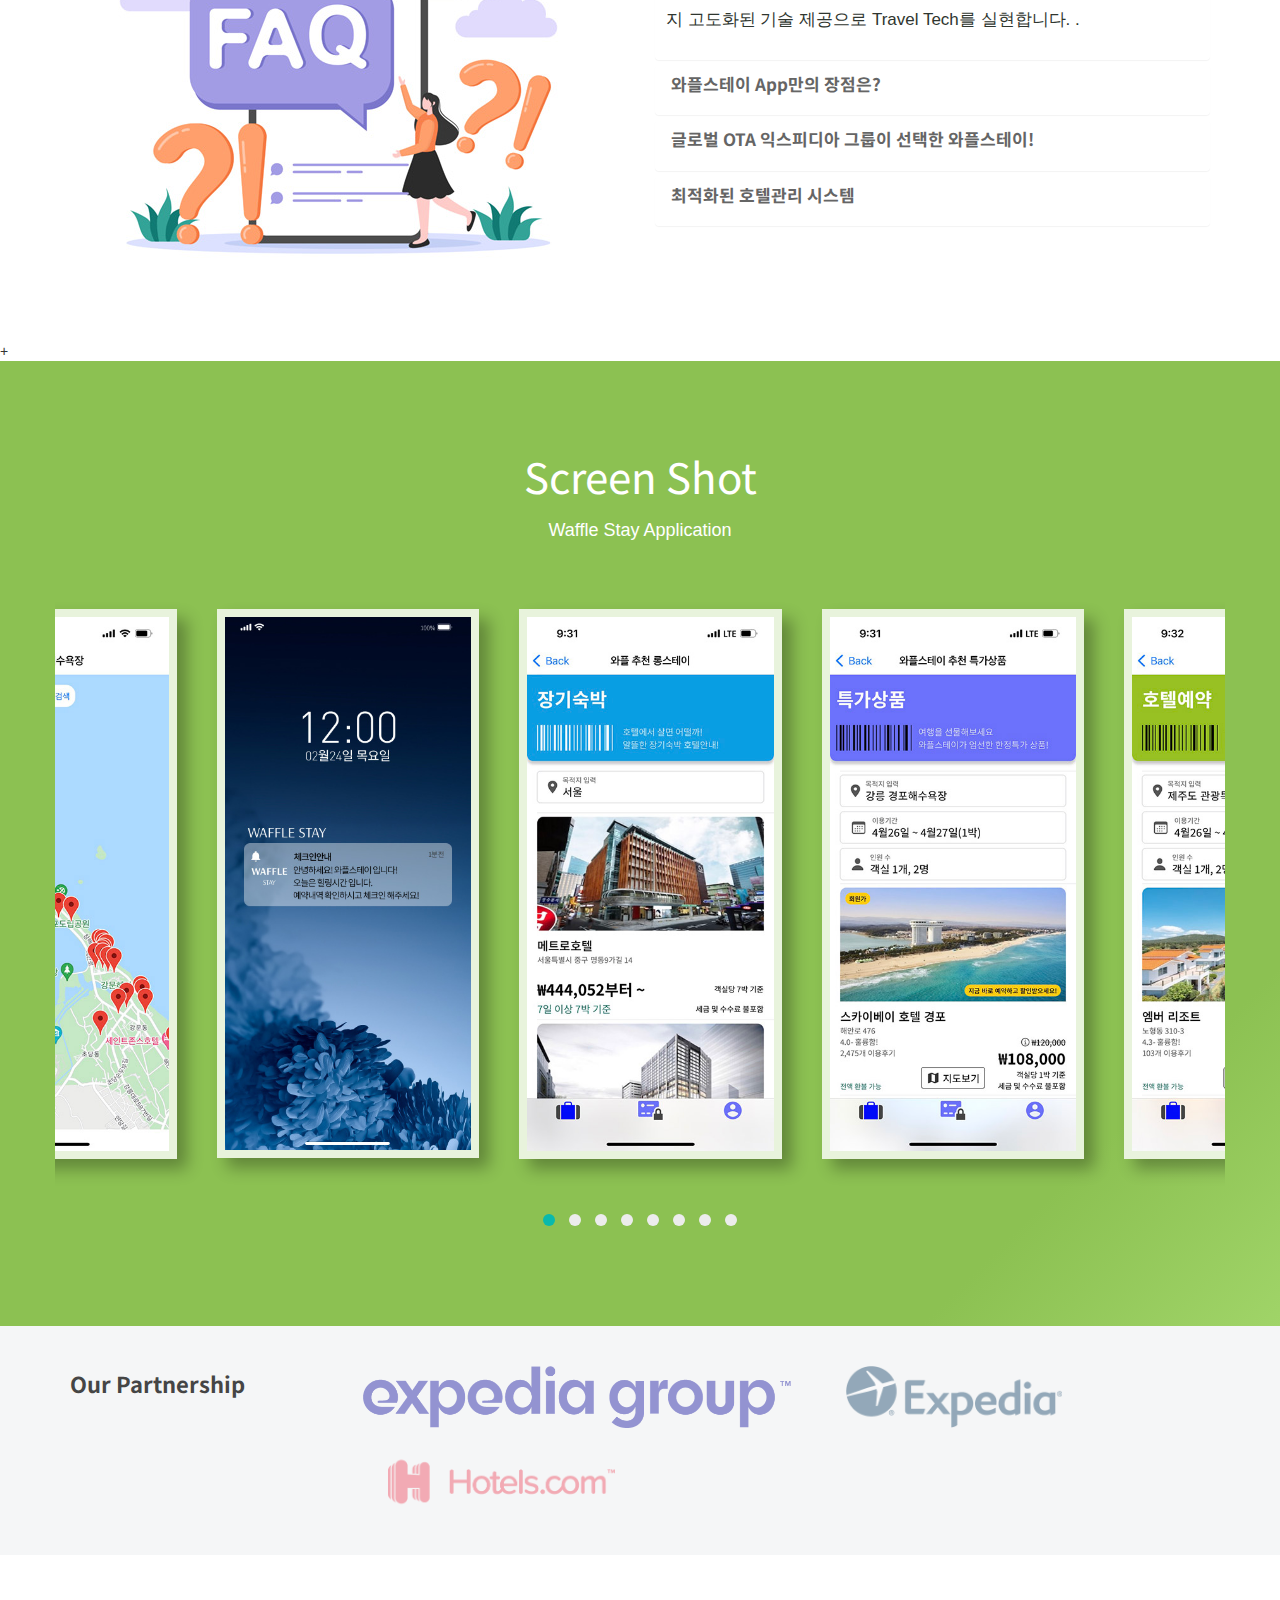
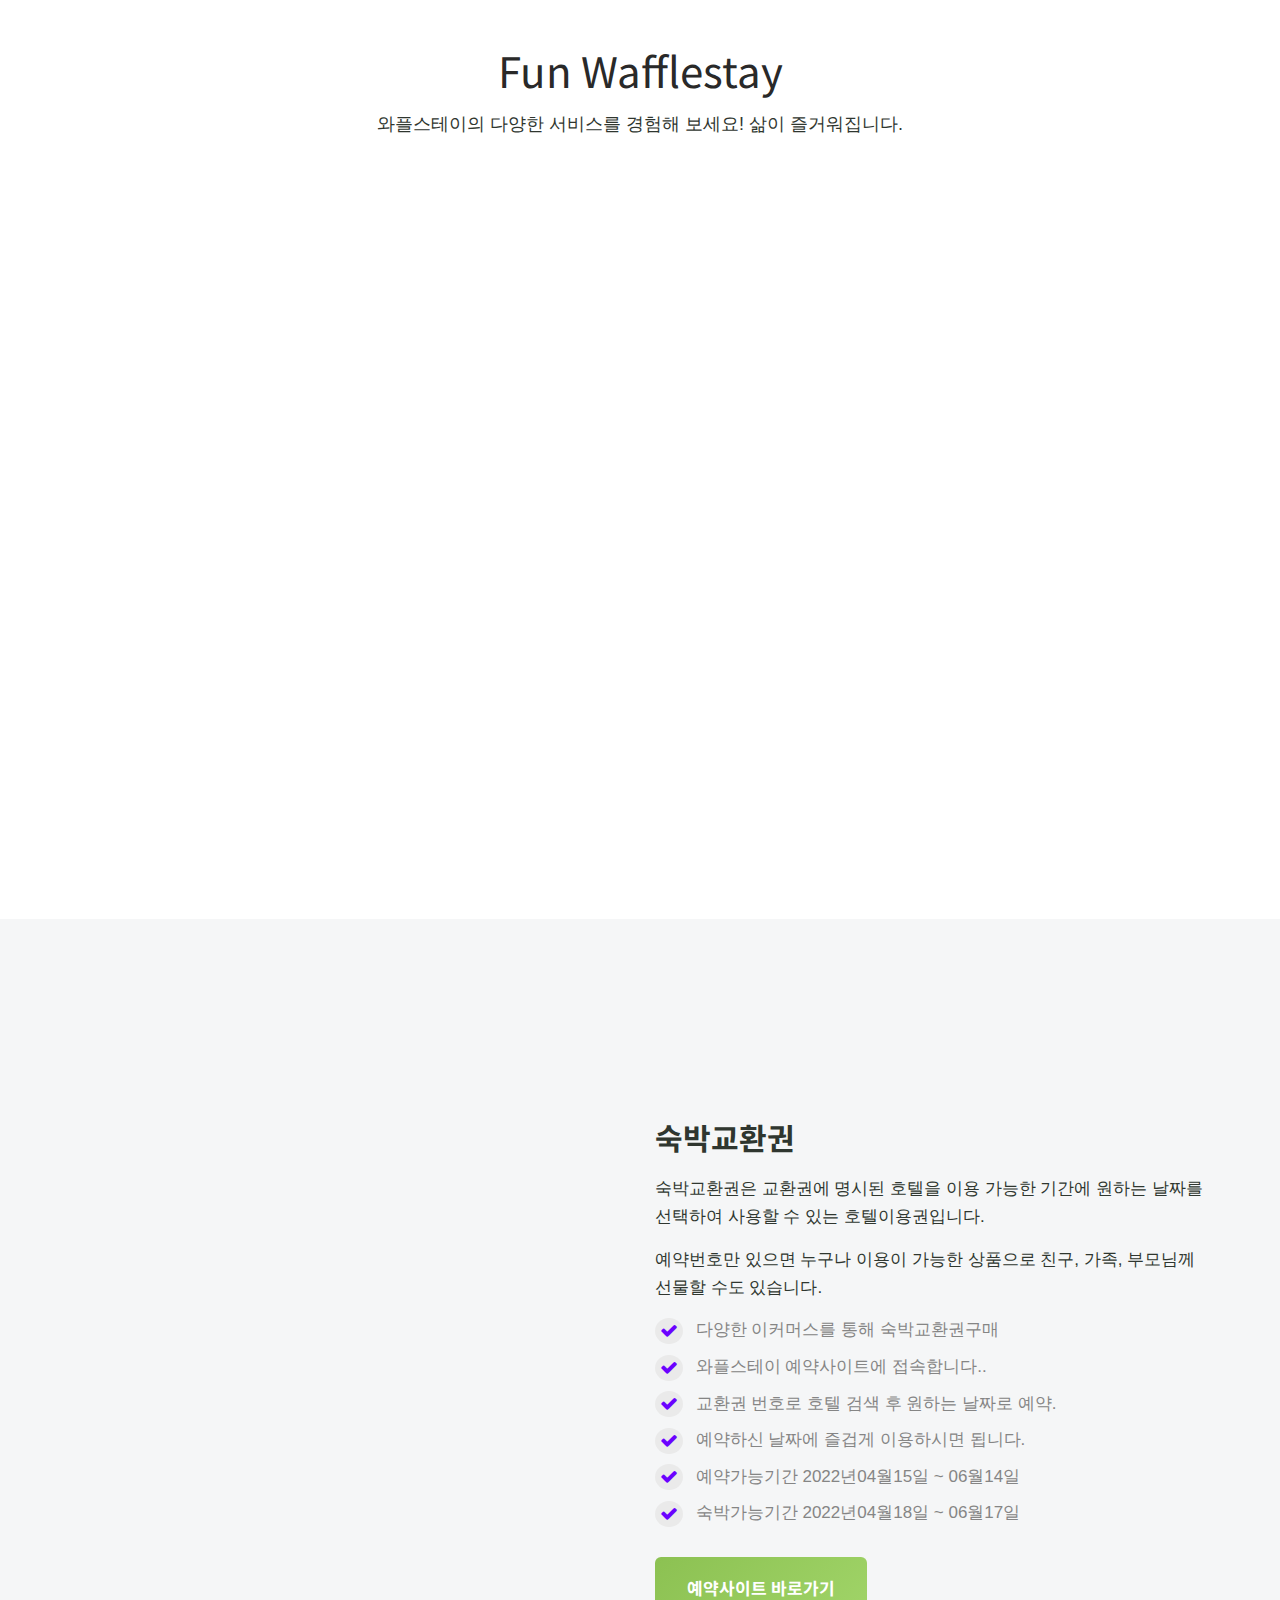
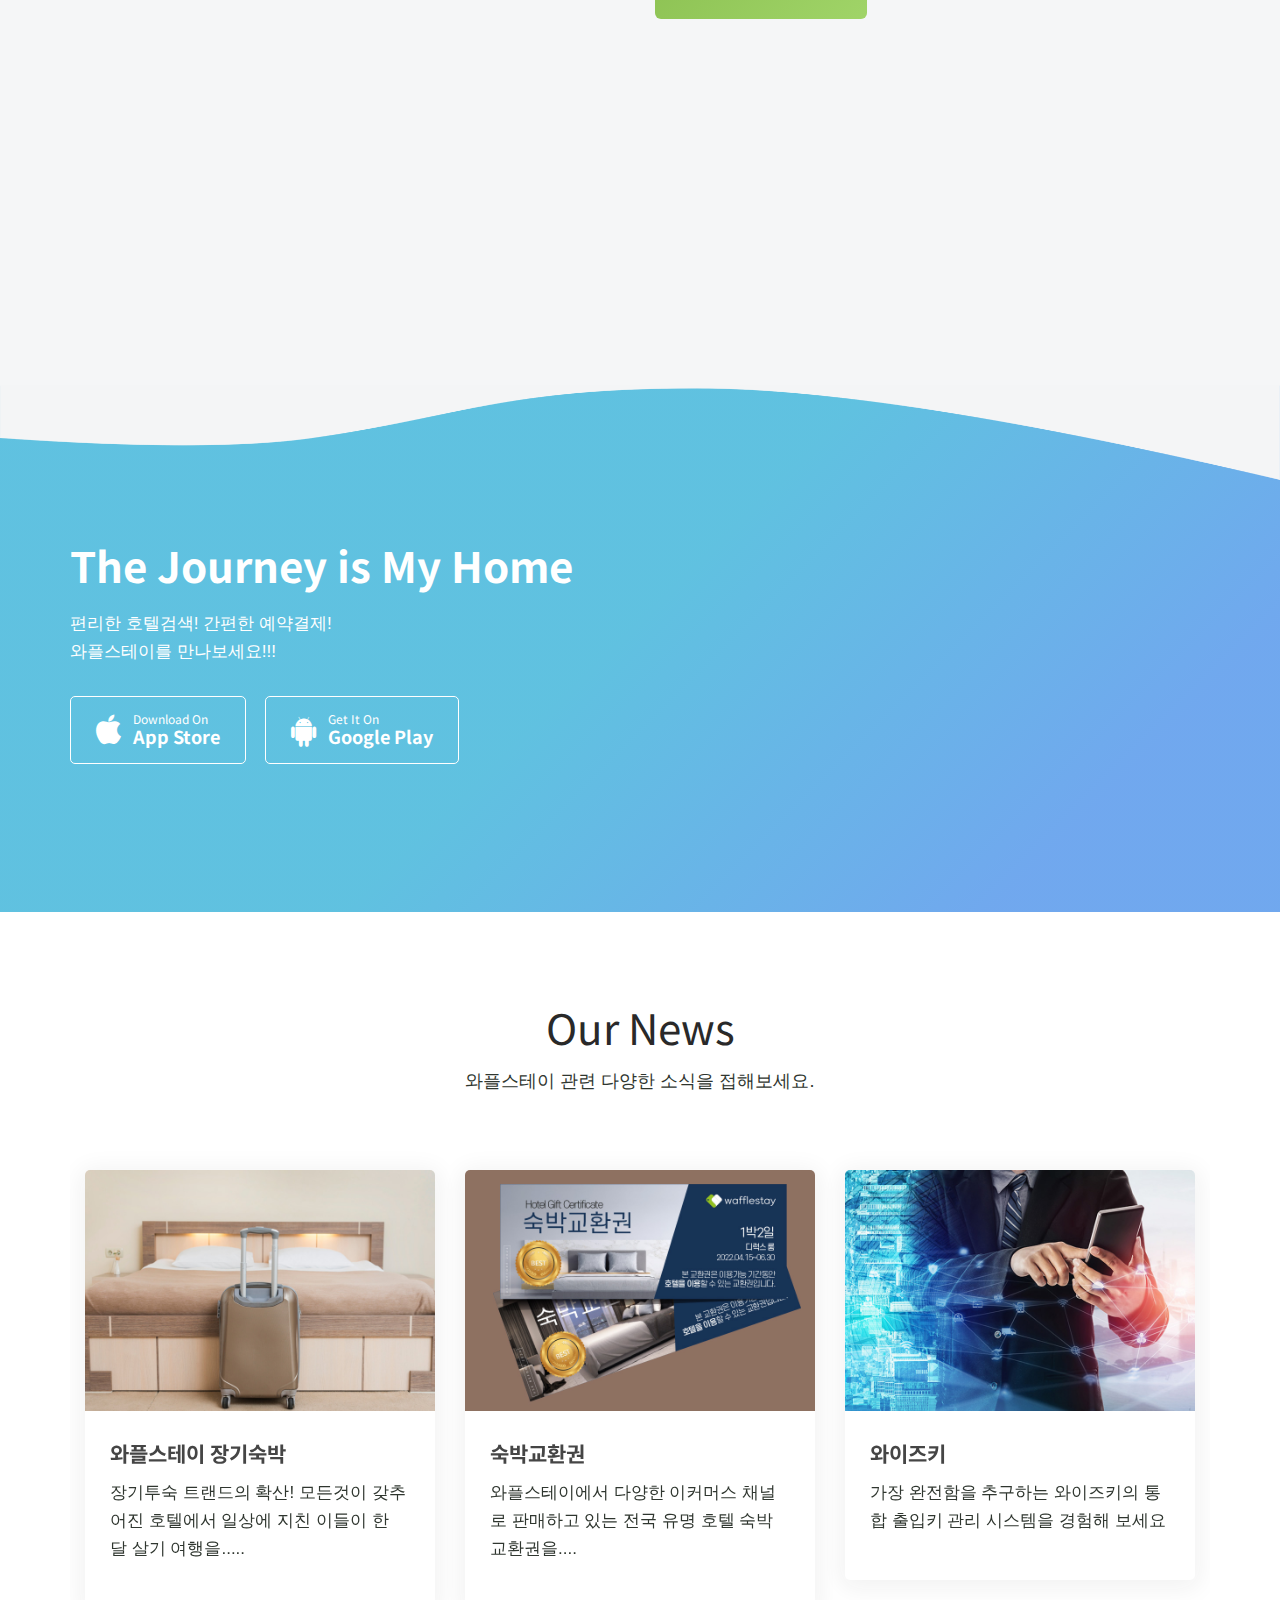
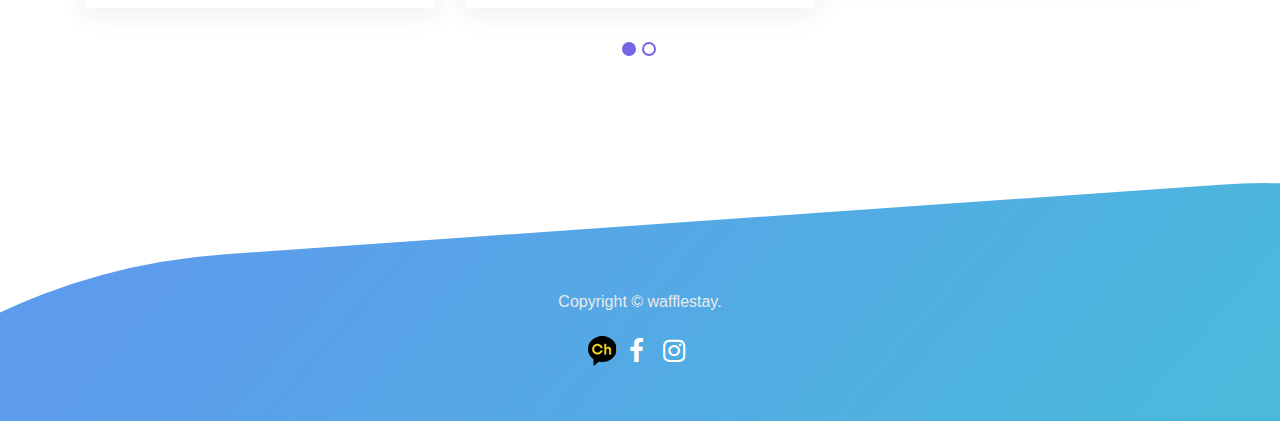
==== commit 29d0f2e5: "Add files via upload" ====
--- a/index.html
+++ b/index.html
@@ -114,15 +114,15 @@
 	            <!--begin col-md-7-->
 	            <div class="col-md-6 padding-top-80">
 
-	          		<h1>여행을...</h1>
-  	     			<h1>선물하세요!</h1>
+	          		<h1>여행을 선물하세요!</h1>
+  	     			<h1>와플스테이!</h1>
 
 
 	          		<p>호텔예약, 롱스테이, 여행갤러리, 숙박교환권 <br> 선택의 폭이 자유롭다.</p>
 
-					  <a href="#" class="btn-download-app"><span class="fa fa-apple"></span><p><small>Download On</small><br>App Store</p></a>
-                    
-					  <a href="#" class="btn-download-app"><span class="fa fa-android"></span><p><small>Get It On</small><br>Google Play</p></a>
+					  <a href="https://apps.apple.com/us/app/id1605907716" target="_blank" class="btn-download-app"><span class="fa fa-apple"></span><p><small>Download On</small><br>App Store</p></a>
+                    
+					  <a href="https://play.google.com/store/apps/details?id=com.swave.wafflestay" target="_blank" class="btn-download-app"><span class="fa fa-android"></span><p><small>Get It On</small><br>Google Play</p></a>
 					  
   
 	            </div>
@@ -787,7 +787,7 @@
 
 		        			<h4>E-commerce Gift</h4>
 
-		        			<p>숙박상품권, 숙박교환권 등 이커머를 통한 다양한 상품을 경험해보세요. </p>
+		        			<p>숙박상품권, 숙박교환권 등 이커머를 통해 다양한 여행을 선물하세요! </p>
 
 		        		</div>
 
@@ -889,9 +889,9 @@
 
                 	<p class="white-text">편리한 호텔검색! 간편한 예약결제! <br>와플스테이를 만나보세요!!!</p>
 
-                	<a href="#" class="btn-download-app"><span class="fa fa-apple"></span><p><small>Download On</small><br>App Store</p></a>
-                    
-                	<a href="#" class="btn-download-app"><span class="fa fa-android"></span><p><small>Get It On</small><br>Google Play</p></a>
+                	<a href="https://apps.apple.com/us/app/id1605907716" target="_blank" class="btn-download-app"><span class="fa fa-apple"></span><p><small>Download On</small><br>App Store</p></a>
+                    
+                	<a href="https://play.google.com/store/apps/details?id=com.swave.wafflestay" target="_blank" class="btn-download-app"><span class="fa fa-android"></span><p><small>Get It On</small><br>Google Play</p></a>
                     
                     
                 </div>
@@ -960,7 +960,7 @@
 				                        <!--begin popup image -->
 				                        <div class="popup-wrapper">
 				                            <div class="popup-gallery">
-				                                <a href="#">
+				                                <a href="https://blog.naver.com/hellowisekey/222700513034" target="_blank">
 				                                	<img src="images/news_1.jpg" class="width-100" alt="pic">
 				                                </a>
 				                            </div>
@@ -970,7 +970,7 @@
 				                        <!--begin blog-item_inner -->
 				                        <div class="blog-item-inner">
 				                        
-				                            <h3 class="blog-title"><a href="#">와플스테이 장기숙박</a></h3>
+				                            <h3 class="blog-title"><a href="https://blog.naver.com/hellowisekey/222700513034" target="_blank">와플스테이 장기숙박</a></h3>
 				                            				                            
 				                            <p>장기투숙 트랜드의 확산! 모든것이 갖추어진 호텔에서 일상에 지친 이들이 한 달 살기 여행을.....</p>
 				                                                  
@@ -1025,7 +1025,7 @@
 				                        <!--begin popup image -->
 				                        <div class="popup-wrapper">
 				                            <div class="popup-gallery">
-				                                <a href="#">
+				                                <a href="http://wisekey.co.kr" target="_blank">
 				                                	<img src="images/news_3.jpg" class="width-100" alt="pic">
 				                                </a>
 				                            </div>
@@ -1035,7 +1035,7 @@
 				                        <!--begin blog-item_inner -->
 				                        <div class="blog-item-inner">
 				                        
-				                            <h3 class="blog-title"><a href="#">와이즈키</a></h3>
+				                            <h3 class="blog-title"><a href="http://wisekey.co.kr" target="_blank">와이즈키</a></h3>
 				                            
 				                            
 				                            <p>가장 완전함을 추구하는 와이즈키의 통합 출입키 관리 시스템을 경험해 보세요</p>
@@ -1096,7 +1096,7 @@
 
 
                         <li>
-                            <a href="#">
+                            <a href="https://pf.kakao.com/_HBAxeb" target="_blank">
                                 <img src="images/fa-kakao.png"></i>
                             </a>
                         </li>
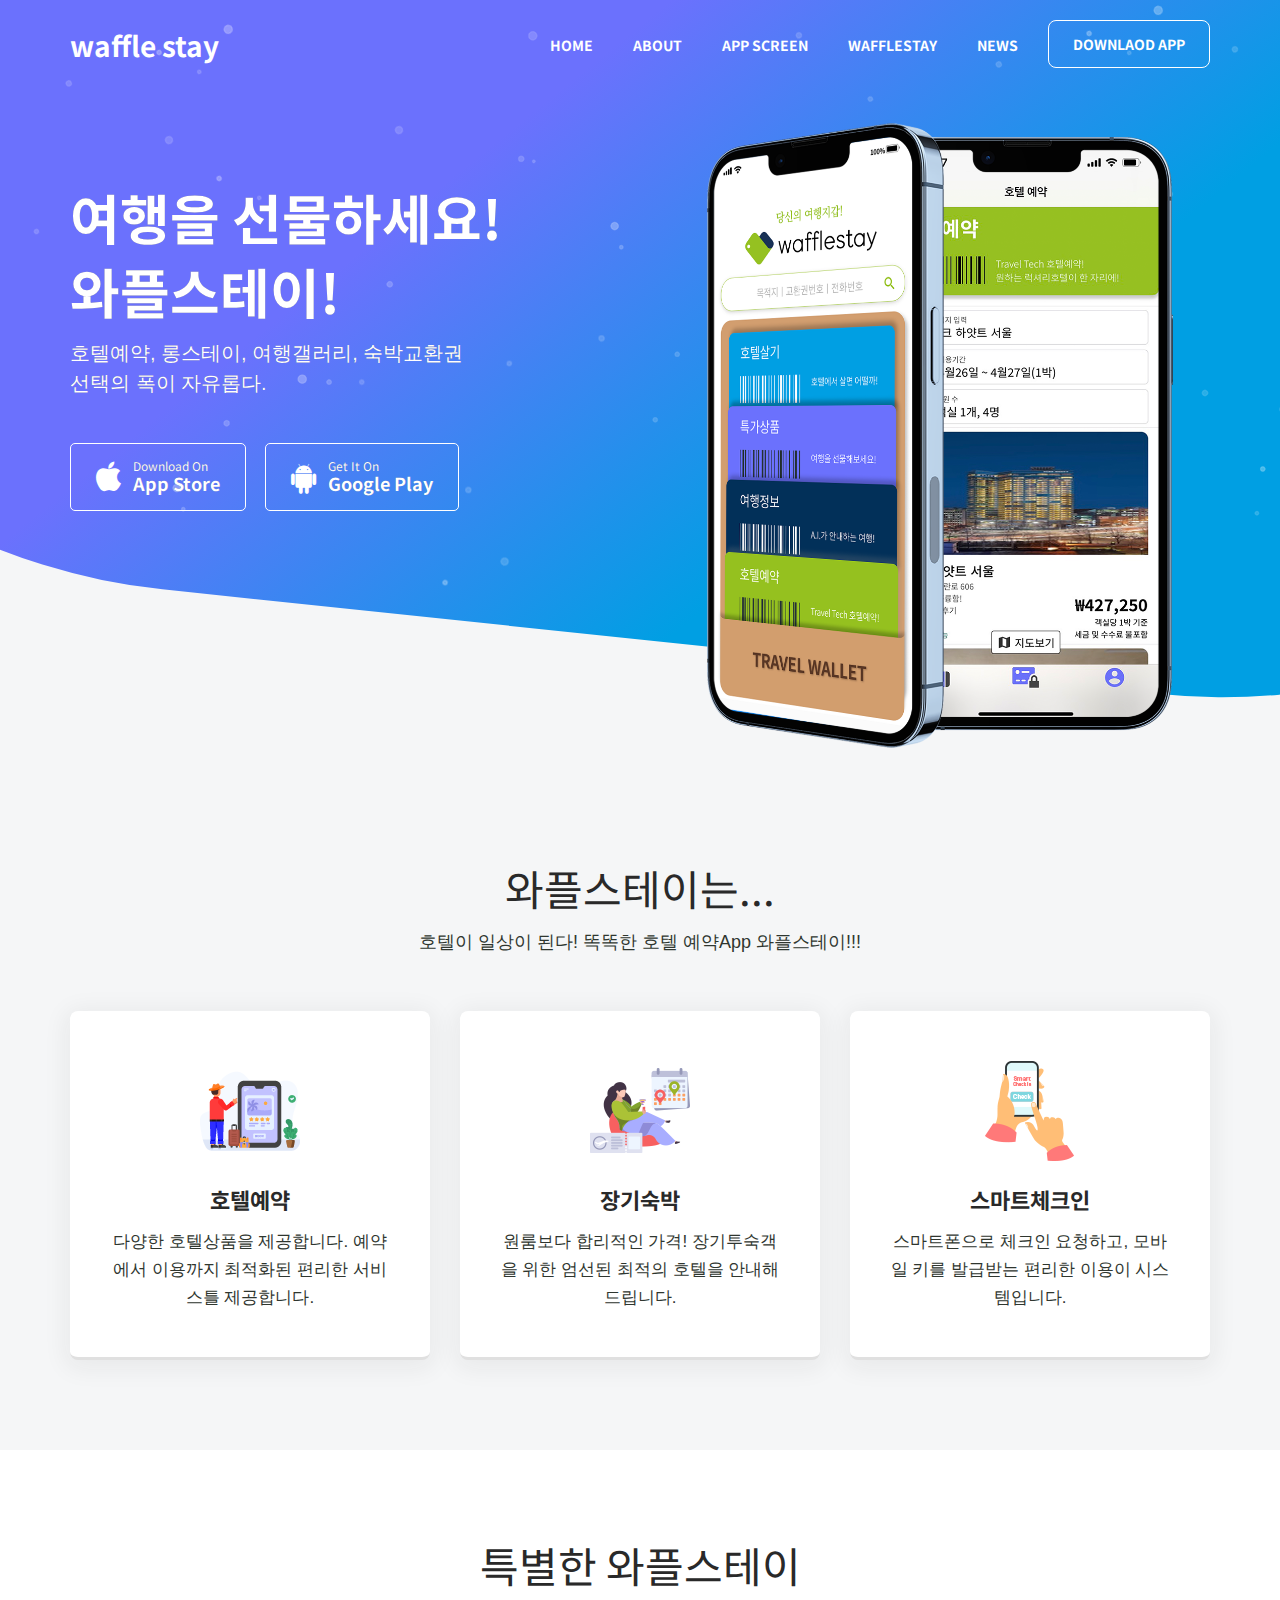
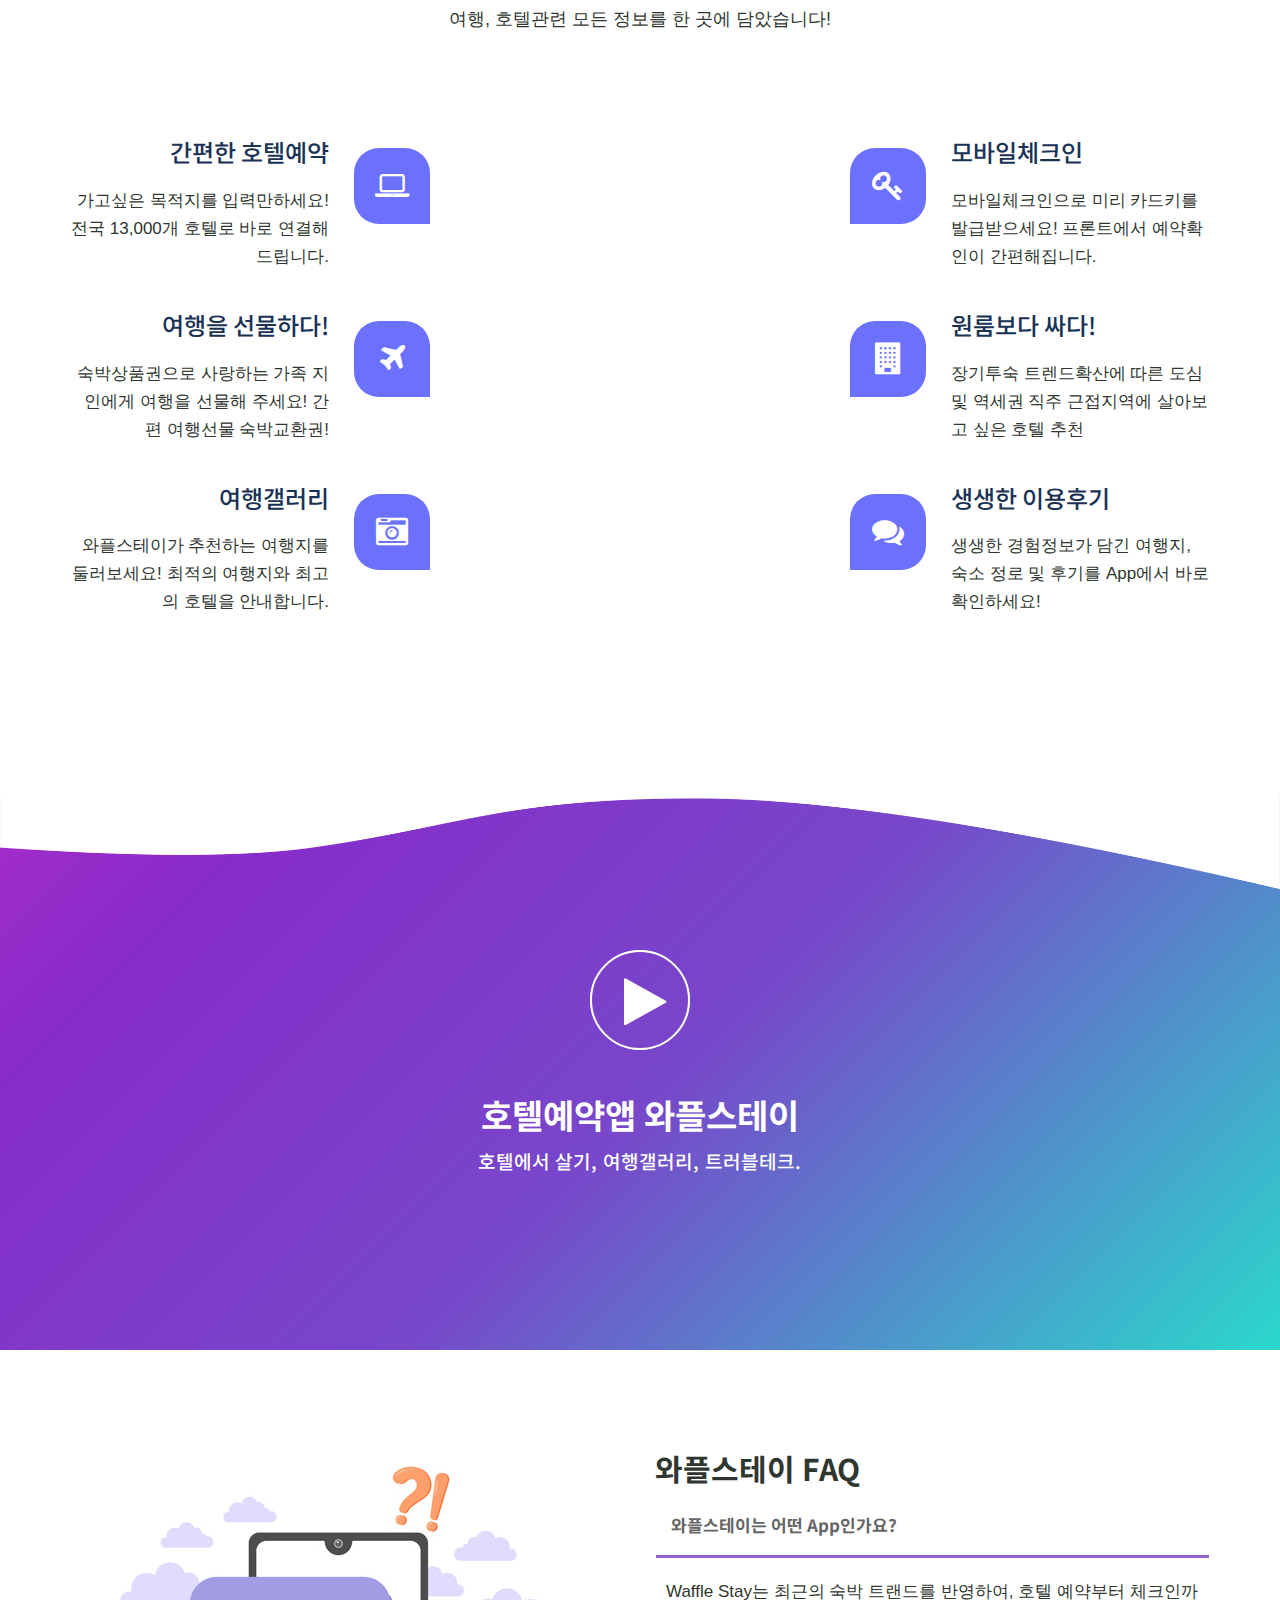
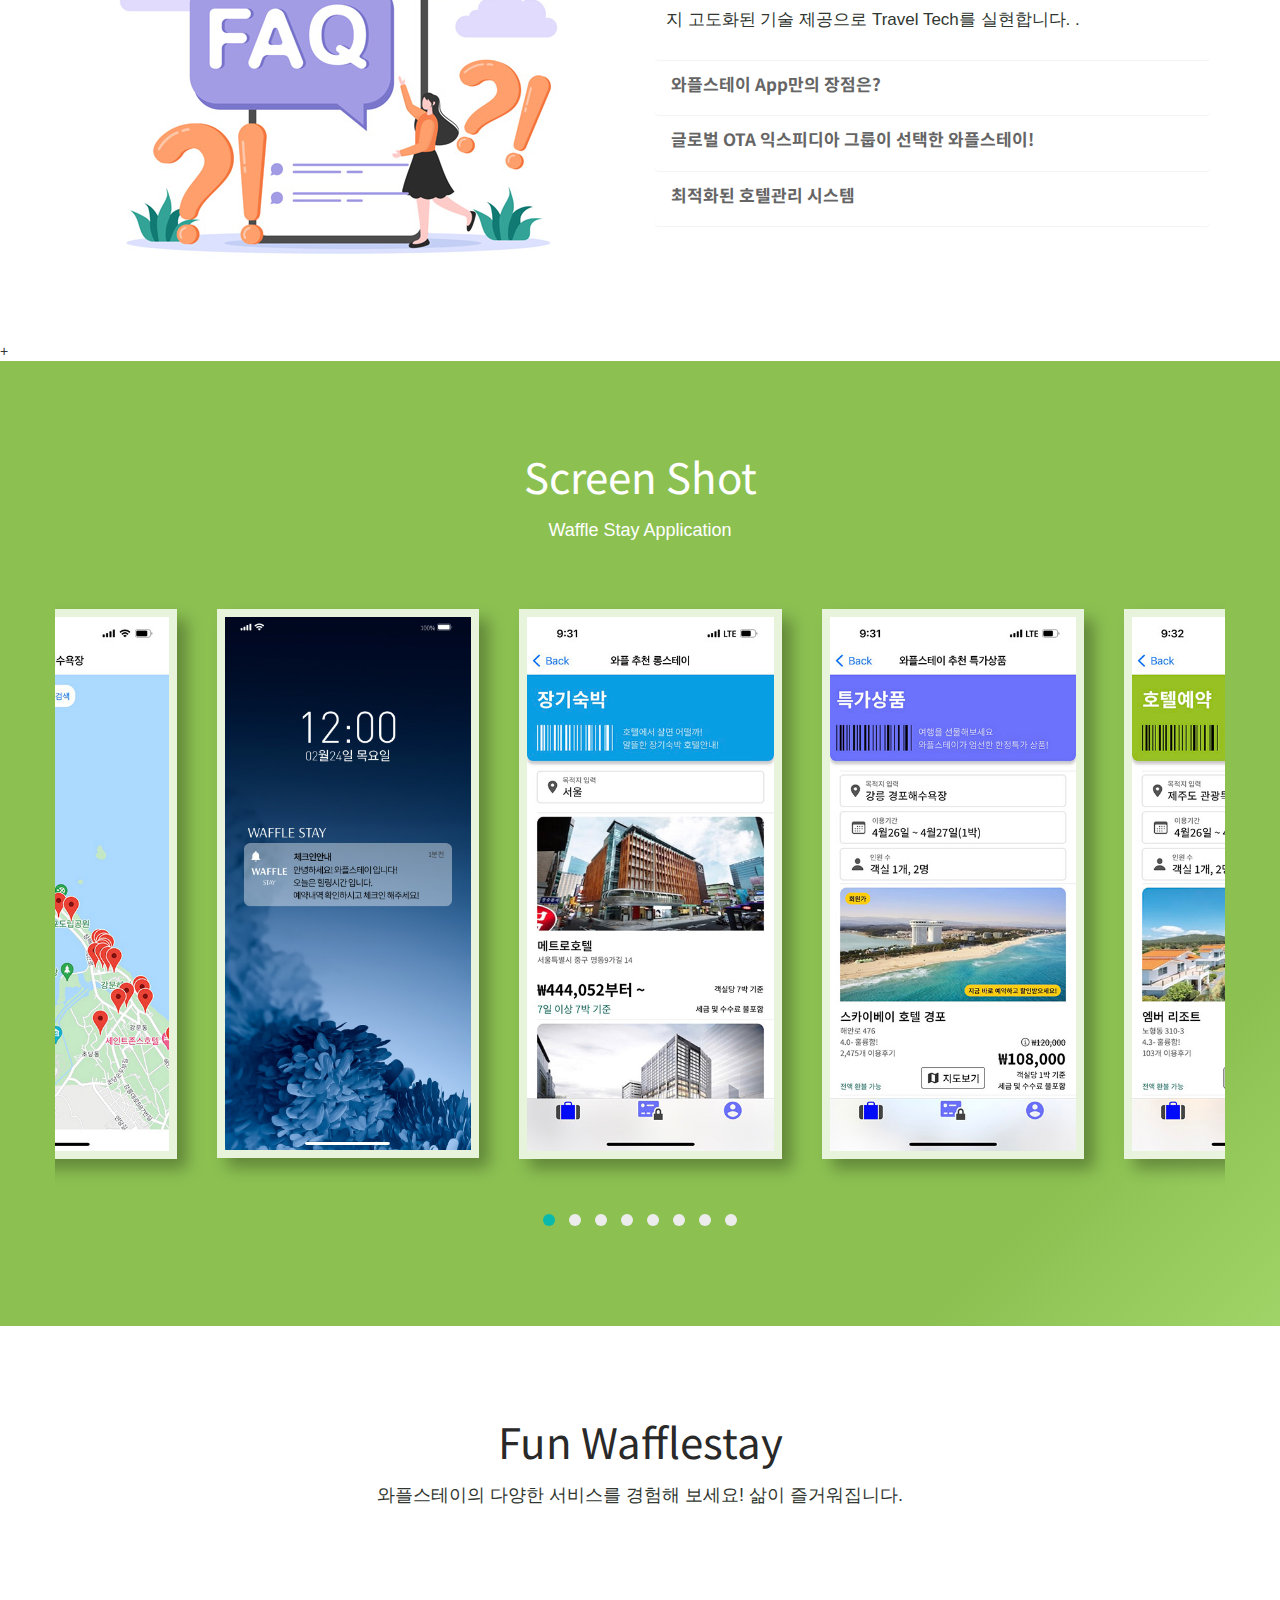
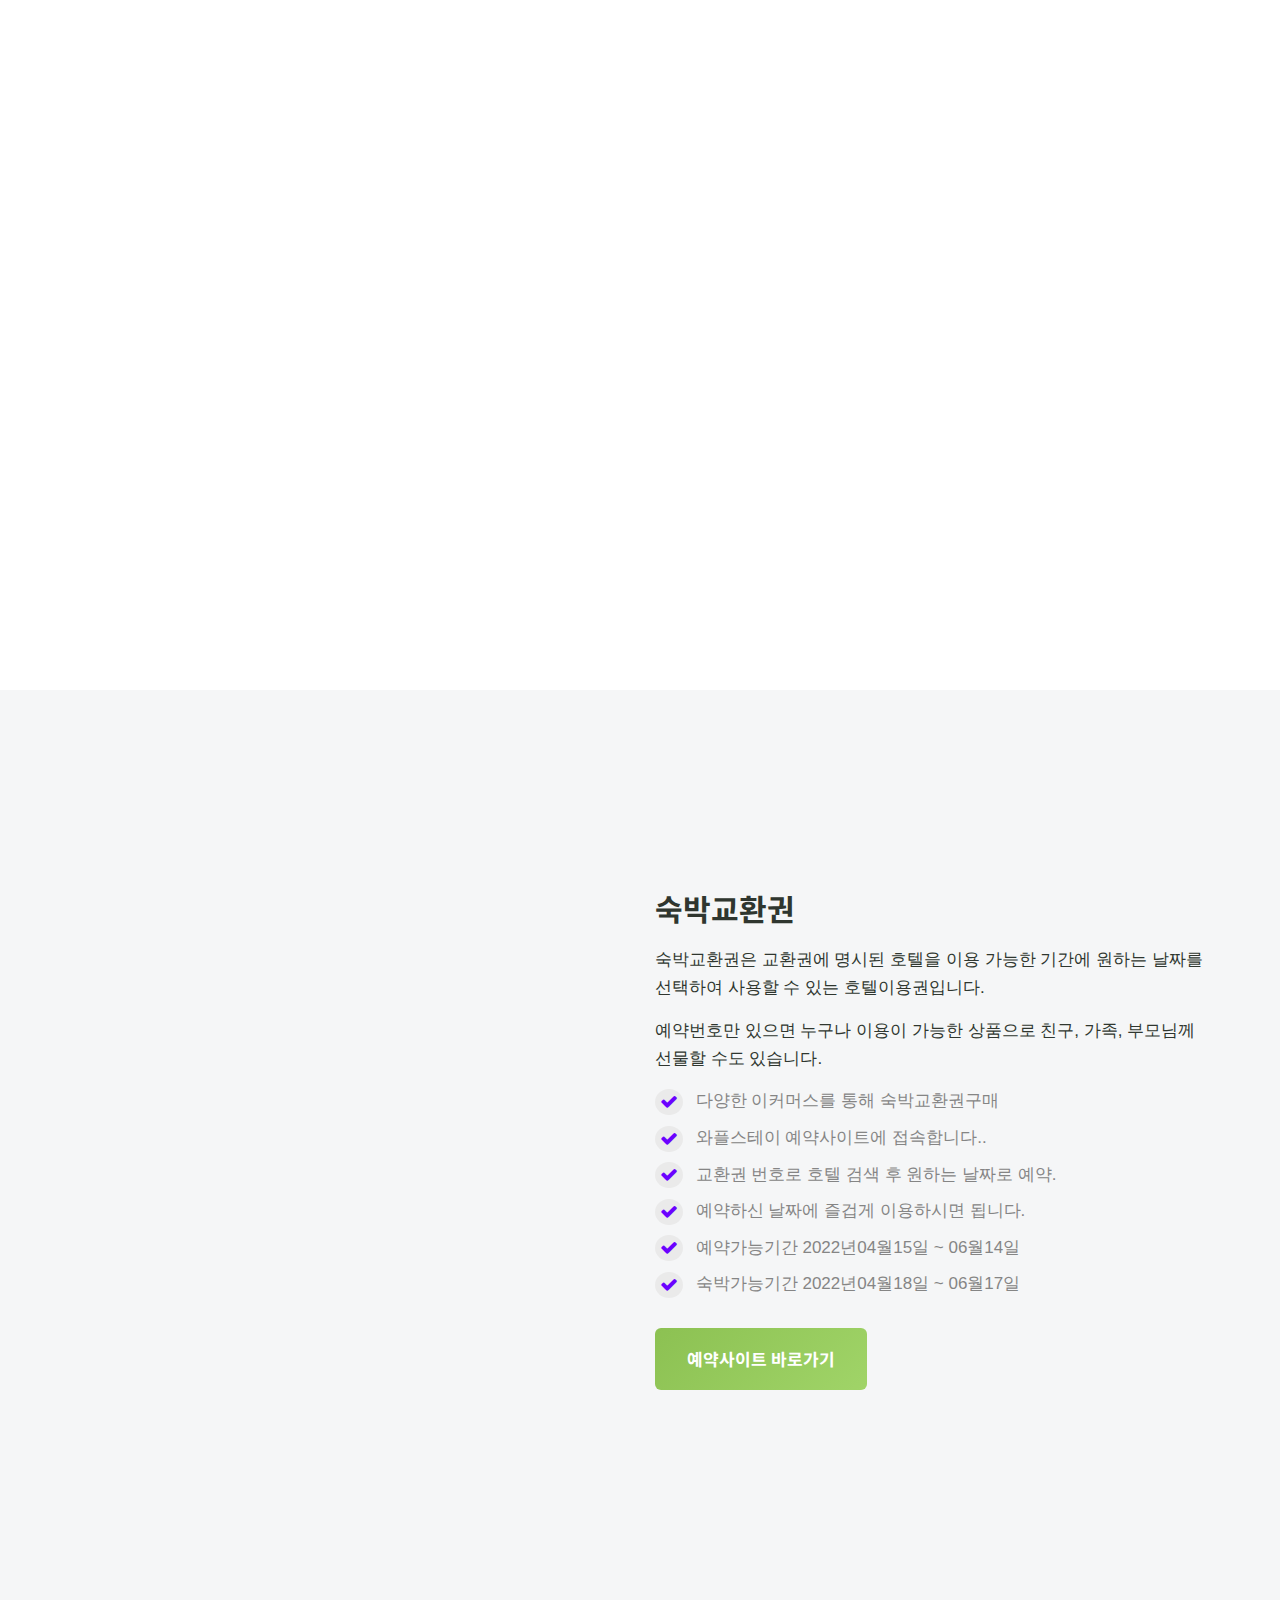
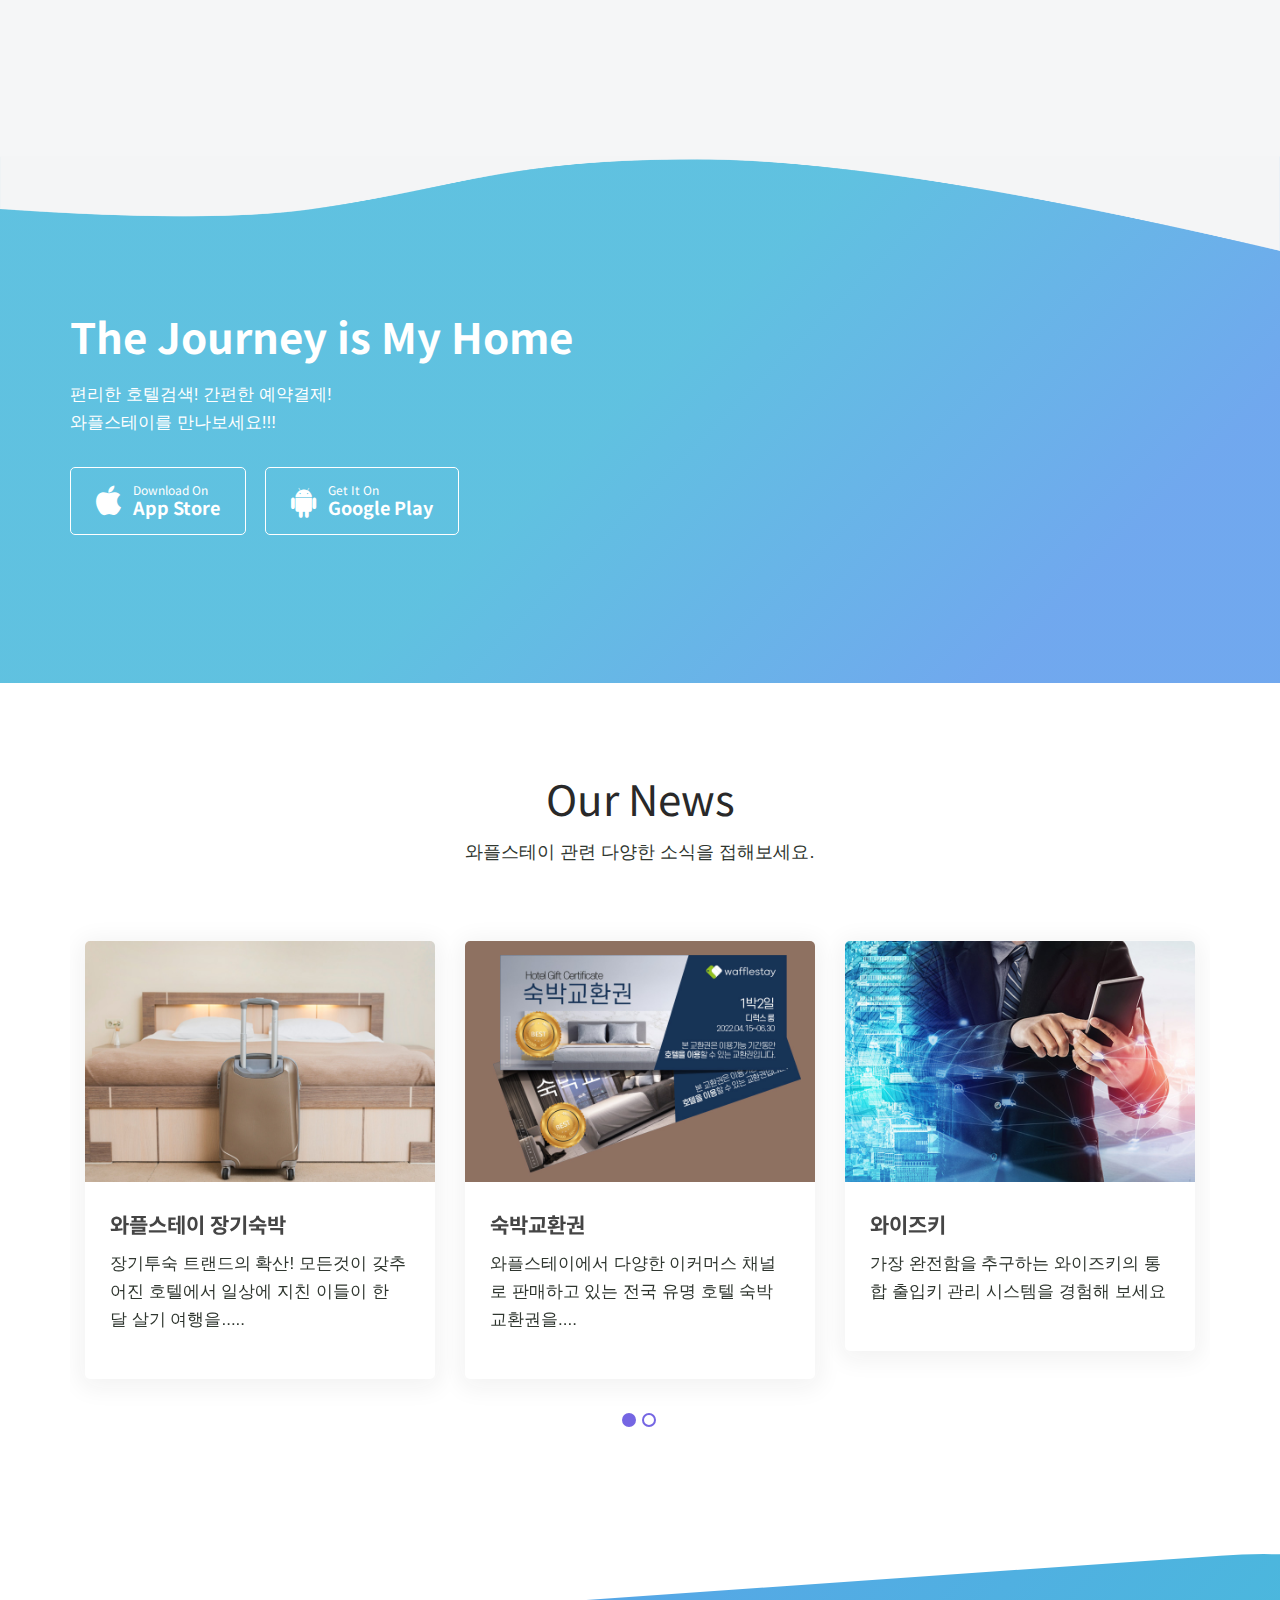
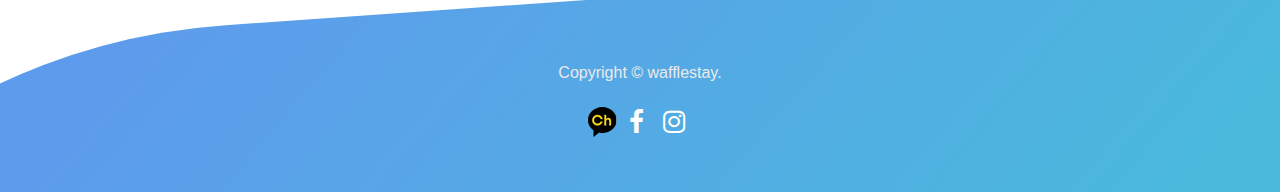
==== commit a8ae8140: "Add files via upload" ====
--- a/index.html
+++ b/index.html
@@ -34,6 +34,22 @@
 	
     <!-- Font Favicon -->
     <link rel="shortcut icon" href="images/favicon.ico">
+
+	<!-- Global site tag (gtag.js) - Google Ads: 10883388799 -->
+	<script async src="https://www.googletagmanager.com/gtag/js?id=AW-10883388799"></script>
+	<script>
+	window.dataLayer = window.dataLayer || [];
+	function gtag(){dataLayer.push(arguments);}
+	gtag('js', new Date());
+
+	gtag('config', 'AW-10883388799');
+	</script>
+
+	<!-- Event snippet for 앱 다운로드 및 회원가입 conversion page -->
+	<script>
+		gtag('event', 'conversion', {'send_to': 'AW-10883388799/6XqaCPXezLkDEP-qzcUo'});
+	</script>	
+
     
     <!-- HTML5 shim, for IE6-8 support of HTML5 elements. All other JS at the end of file. -->
     <!--[if lt IE 9]>
@@ -614,42 +630,6 @@
 
 	</section>
 	<!--end gallery section -->
-
-	<!--begin partners section -->
-	<section class="section-grey partners-paddings">
-		
-		<div class="container">
-			
-			<div class="row">
-				
-				<div class="col-md-3">
-					<h4 class="our-partners-title">Our Partnership</h4>
-				</div>
-
-				<div class="col-md-9">
-
-					<!--begin partners-mentions -->
-                    <ul class="partners-mentions">
-
-						<li><img src="images/partners_1.png" alt="CSS Awards"></li>
-
-						<li><img src="images/partners_2.png" alt="Awwwards"></li>
-
-						<li><img src="images/partners_3.png" alt="Awwwards"></li>
-
-
-					</ul>
-                    <!--end partners-mentions -->
-
-				</div>
-
-			</div>
-
-		</div>
-
-	</section>
-	<!--end partners section -->
-
   	<!--begin services section -->
   	<section class="section-white small-padding-bottom" id="wafflestay">
 
@@ -854,7 +834,7 @@
 						<li><i class="fa fa-check"></i> 숙박가능기간 2022년04월18일 ~ 06월17일</li>
 					</ul>
 
-					<a href="#" class="btn-green1 scrool">예약사이트 바로가기</a>
+					<a href="https://gift.wafflestay.kr/index" target="_blank" class="btn-green1 scrool">예약사이트 바로가기</a>
                     
                 </div>
                 <!--end col-md-6-->
@@ -1140,6 +1120,5 @@
 <script src="js/plugins.js"></script>
 <script src="js/custom.js"></script>
 
-
 </body>
 </html>